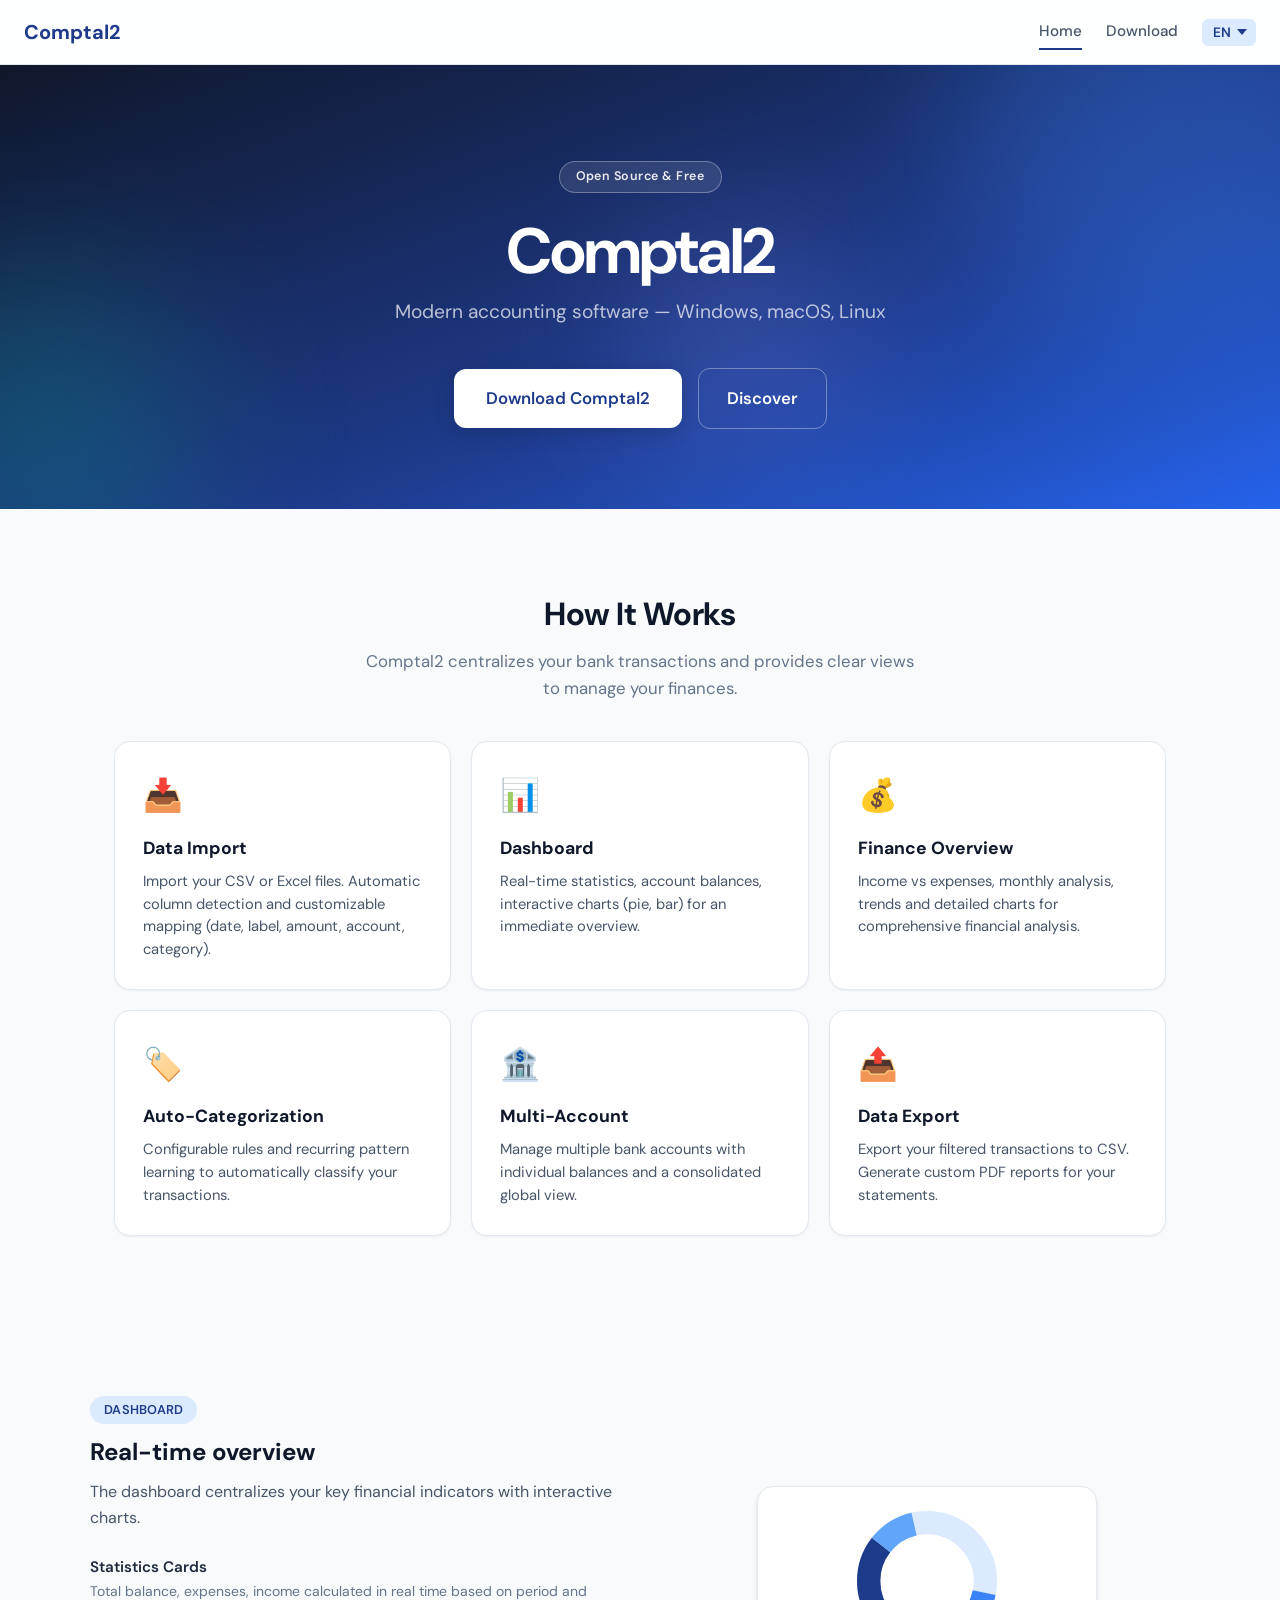
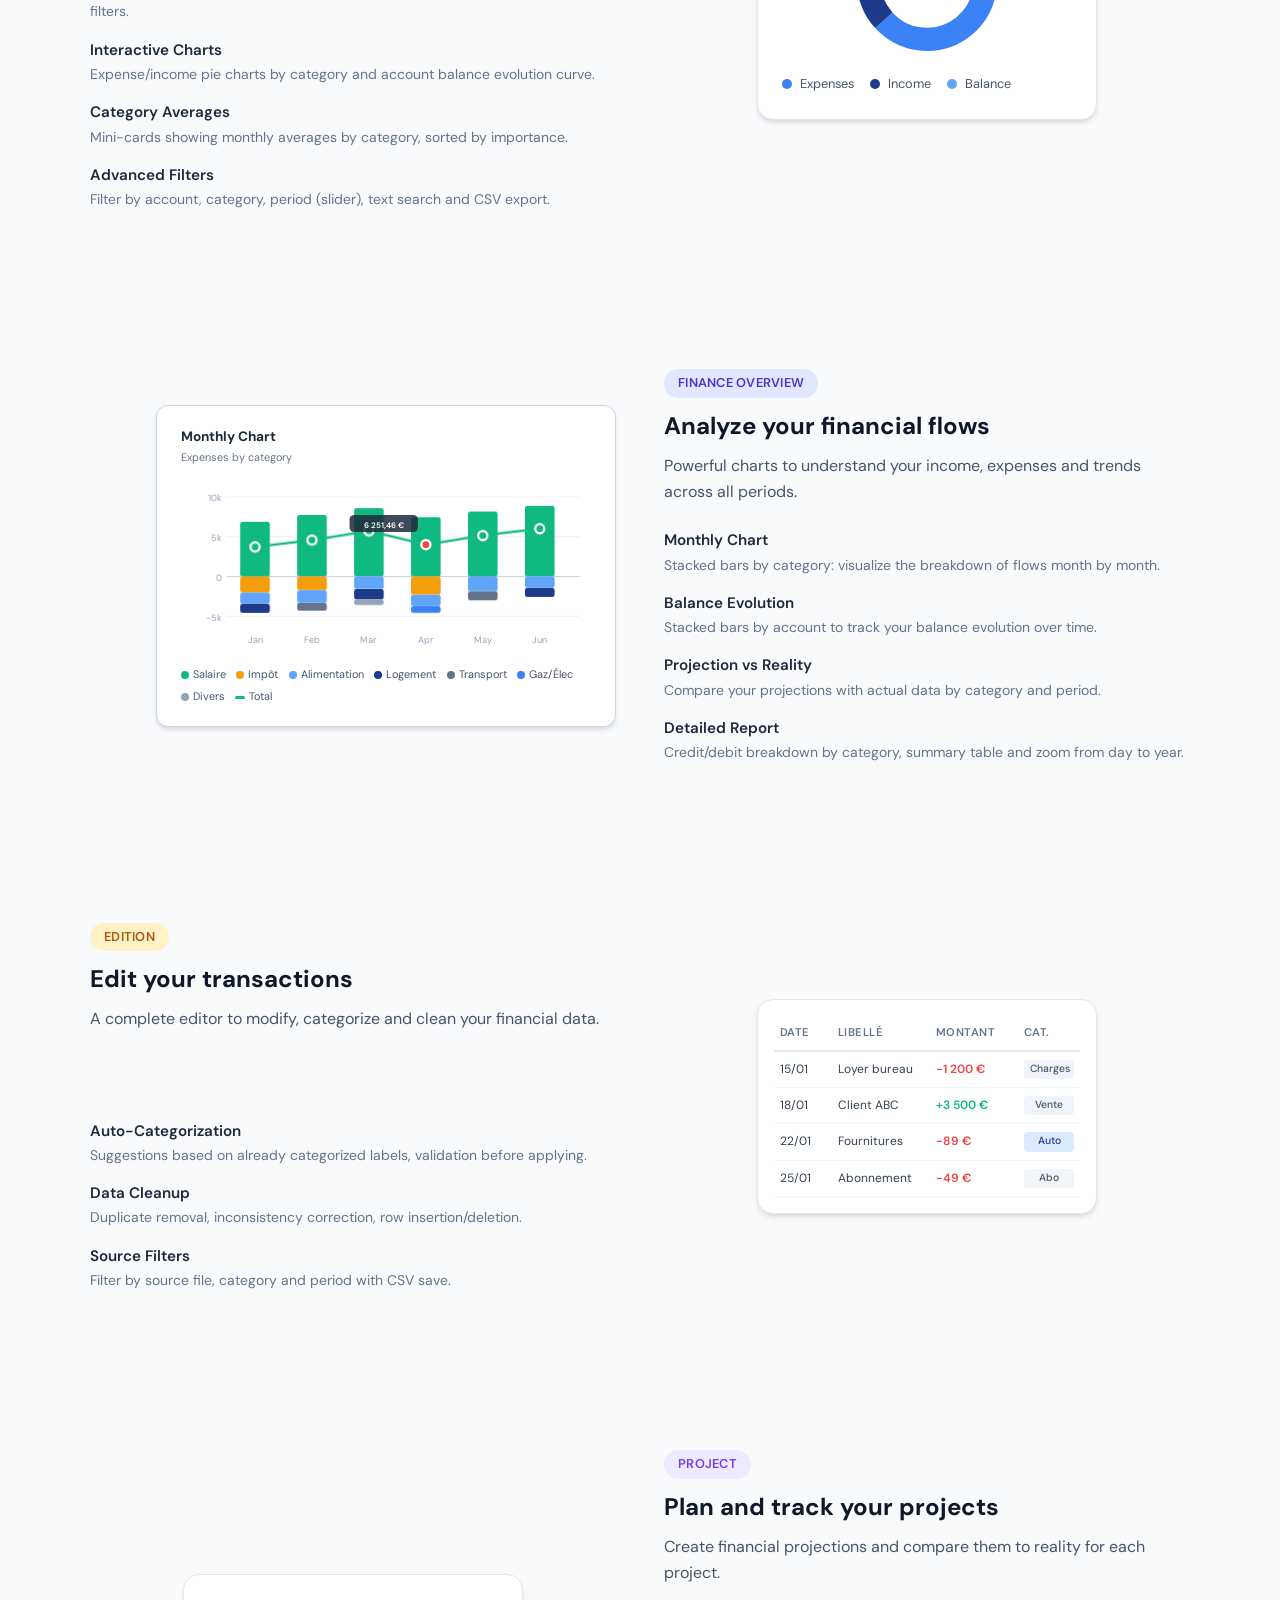
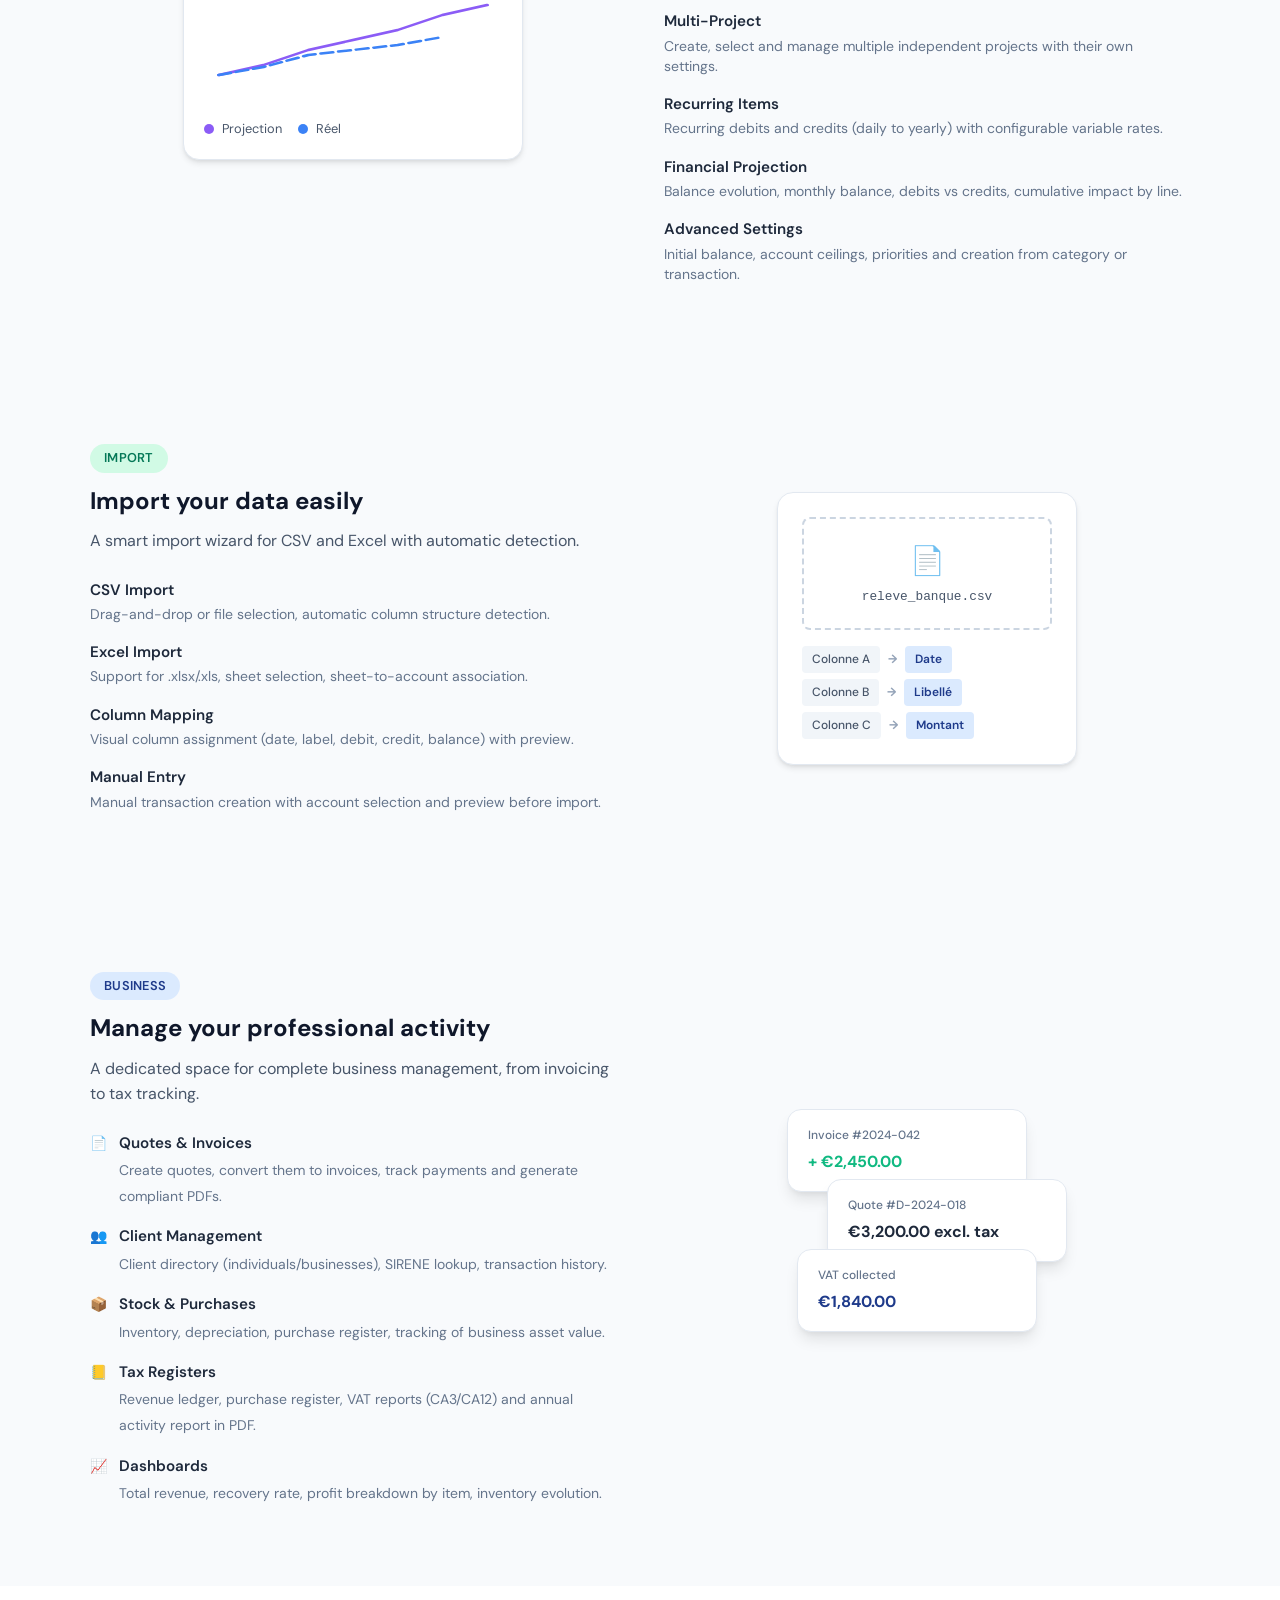
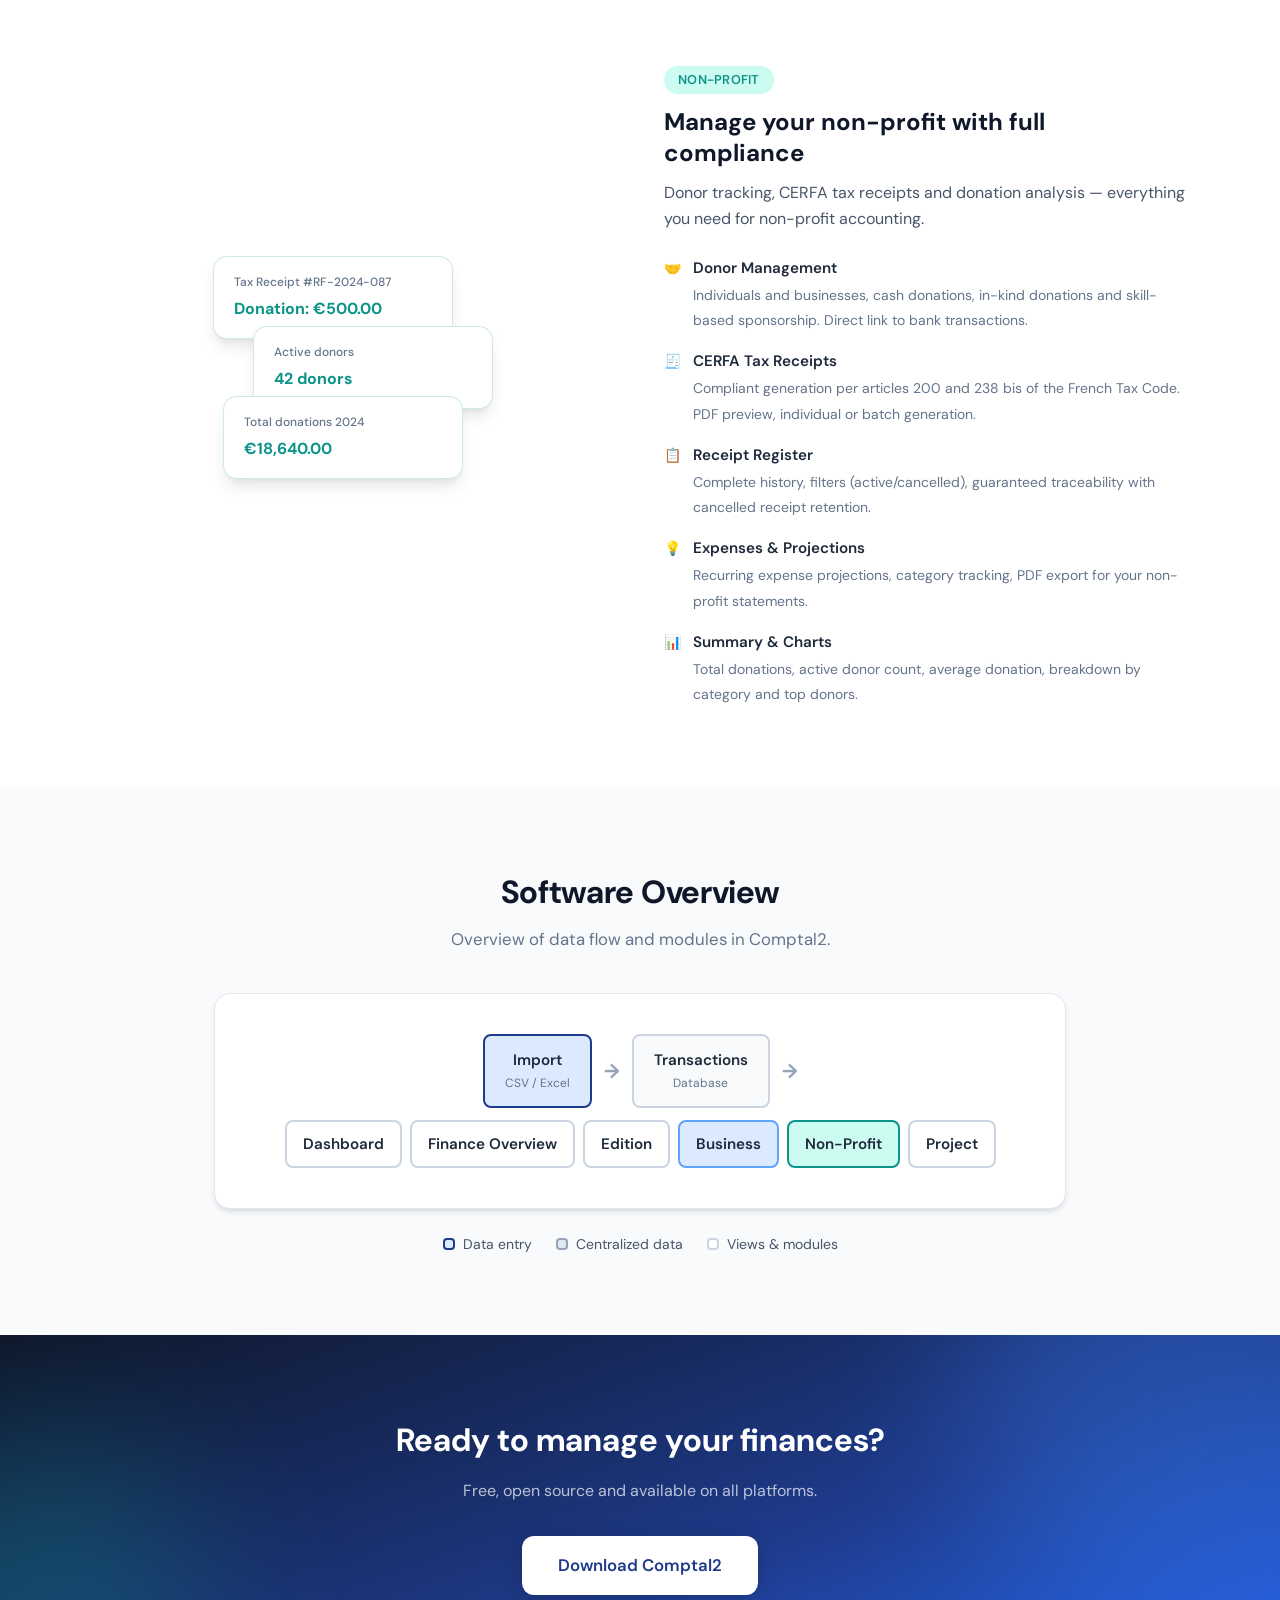
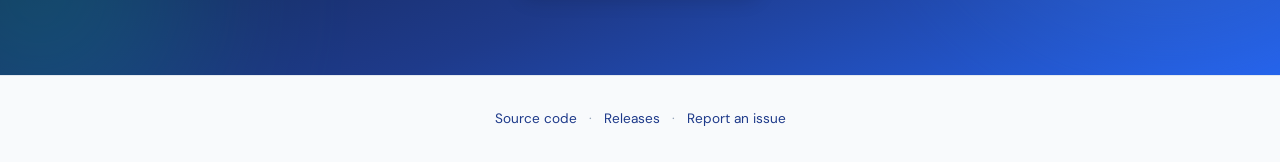
==== index.html @ bc143611 "Page web pour comptal 2" ====
<!DOCTYPE html>
<html lang="fr">
<head>
  <meta charset="UTF-8">
  <meta name="viewport" content="width=device-width, initial-scale=1.0">
  <title>Comptal2 — Logiciel de comptabilité moderne</title>
  <link rel="preconnect" href="https://fonts.googleapis.com">
  <link rel="preconnect" href="https://fonts.gstatic.com" crossorigin>
  <link href="https://fonts.googleapis.com/css2?family=DM+Sans:wght@400;500;600;700&display=swap" rel="stylesheet">
  <link rel="stylesheet" href="styles.css">
</head>
<body>
  <!-- Nav -->
  <nav class="nav">
    <a href="index.html" class="nav__logo">Comptal2</a>
    <div class="nav__links">
      <a href="index.html" class="nav__link--active" data-i18n="nav.home">Accueil</a>
      <a href="download.html" data-i18n="nav.download">Télécharger</a>
      <select id="lang-switcher" class="lang-switcher" aria-label="Language">
        <option value="fr">FR</option>
        <option value="en">EN</option>
      </select>
    </div>
  </nav>

  <!-- Hero -->
  <header class="hero">
    <div class="hero__bg" aria-hidden="true">
      <div class="hero__orb hero__orb--1"></div>
      <div class="hero__orb hero__orb--2"></div>
      <div class="hero__orb hero__orb--3"></div>
    </div>
    <div class="hero__content reveal">
      <span class="hero__badge" data-i18n="hero.badge">Open Source & Gratuit</span>
      <h1 class="hero__title" data-i18n="hero.title">Comptal2</h1>
      <p class="hero__subtitle" data-i18n="hero.subtitle">Logiciel de comptabilité moderne — Windows, macOS, Linux</p>
      <div class="hero__actions">
        <a href="download.html" class="hero__cta" data-i18n="hero.cta">Télécharger Comptal2</a>
        <a href="#features" class="hero__cta-secondary" data-i18n="hero.discover">Découvrir</a>
      </div>
    </div>
  </header>

  <main>

    <!-- ============ Fonctionnalités principales ============ -->
    <section class="features" id="features">
      <h2 class="section-title reveal" data-i18n="features.title">Fonctionnement</h2>
      <p class="section-intro reveal" data-i18n="features.intro">Comptal2 centralise vos transactions bancaires et vous offre des vues claires pour piloter vos finances.</p>

      <div class="features__grid">
        <article class="feature-card reveal">
          <span class="feature-card__icon">📥</span>
          <h3 class="feature-card__title" data-i18n="features.import.title">Import de données</h3>
          <p class="feature-card__desc" data-i18n="features.import.desc">Importez vos fichiers CSV ou Excel. Détection automatique des colonnes et mapping personnalisable (date, libellé, montant, compte, catégorie).</p>
        </article>
        <article class="feature-card reveal">
          <span class="feature-card__icon">📊</span>
          <h3 class="feature-card__title" data-i18n="features.dashboard.title">Tableau de bord</h3>
          <p class="feature-card__desc" data-i18n="features.dashboard.desc">Statistiques en temps réel, soldes par compte, graphiques interactifs (camemberts, barres) pour une vue d'ensemble immédiate.</p>
        </article>
        <article class="feature-card reveal">
          <span class="feature-card__icon">💰</span>
          <h3 class="feature-card__title" data-i18n="features.finance.title">Finance global</h3>
          <p class="feature-card__desc" data-i18n="features.finance.desc">Revenus vs dépenses, analyses mensuelles, tendances et graphiques détaillés pour une analyse complète de vos finances.</p>
        </article>
        <article class="feature-card reveal">
          <span class="feature-card__icon">🏷️</span>
          <h3 class="feature-card__title" data-i18n="features.categorization.title">Catégorisation automatique</h3>
          <p class="feature-card__desc" data-i18n="features.categorization.desc">Règles configurables et apprentissage des patterns récurrents pour classer vos transactions automatiquement.</p>
        </article>
        <article class="feature-card reveal">
          <span class="feature-card__icon">🏦</span>
          <h3 class="feature-card__title" data-i18n="features.multiAccount.title">Multi-comptes</h3>
          <p class="feature-card__desc" data-i18n="features.multiAccount.desc">Gérez plusieurs comptes bancaires avec soldes individuels et vue consolidée globale.</p>
        </article>
        <article class="feature-card reveal">
          <span class="feature-card__icon">📤</span>
          <h3 class="feature-card__title" data-i18n="features.export.title">Export de données</h3>
          <p class="feature-card__desc" data-i18n="features.export.desc">Exportez vos transactions filtrées au format CSV. Générez des rapports PDF personnalisés pour vos bilans.</p>
        </article>
      </div>
    </section>

    <!-- ============ Dashboard ============ -->
    <section class="detail-section detail-section--alt" id="dashboard">
      <div class="detail__container reveal">
        <div class="detail__text">
          <span class="detail__badge" data-i18n="detail.dashboard.badge">Tableau de bord</span>
          <h2 class="detail__title" data-i18n="detail.dashboard.title">Vue d'ensemble en temps réel</h2>
          <p class="detail__desc" data-i18n="detail.dashboard.desc">Le tableau de bord centralise vos indicateurs financiers clés avec des graphiques interactifs.</p>
          <div class="detail__features">
            <div class="detail__feat reveal-left">
              <strong data-i18n="detail.dashboard.f1.title">Cartes de statistiques</strong>
              <span data-i18n="detail.dashboard.f1.desc">Solde total, dépenses, revenus calculés en temps réel selon la période et les filtres.</span>
            </div>
            <div class="detail__feat reveal-left">
              <strong data-i18n="detail.dashboard.f2.title">Graphiques interactifs</strong>
              <span data-i18n="detail.dashboard.f2.desc">Camemberts dépenses/revenus par catégorie et courbe d'évolution des soldes par compte.</span>
            </div>
            <div class="detail__feat reveal-left">
              <strong data-i18n="detail.dashboard.f3.title">Moyennes par catégorie</strong>
              <span data-i18n="detail.dashboard.f3.desc">Mini-cartes affichant les moyennes mensuelles par catégorie, triées par importance.</span>
            </div>
            <div class="detail__feat reveal-left">
              <strong data-i18n="detail.dashboard.f4.title">Filtres avancés</strong>
              <span data-i18n="detail.dashboard.f4.desc">Filtrage par compte, catégorie, période (slider), recherche textuelle et export CSV.</span>
            </div>
          </div>
        </div>
        <div class="detail__visual">
          <div class="chart-mock chart-mock--pie">
            <svg viewBox="0 0 120 120" class="chart-mock__svg">
              <circle cx="60" cy="60" r="50" fill="none" stroke="#dbeafe" stroke-width="20"/>
              <circle cx="60" cy="60" r="50" fill="none" stroke="#3b82f6" stroke-width="20" stroke-dasharray="110 204" stroke-dashoffset="-10" class="chart-ring chart-ring--1"/>
              <circle cx="60" cy="60" r="50" fill="none" stroke="#1e3a8a" stroke-width="20" stroke-dasharray="70 244" stroke-dashoffset="-120" class="chart-ring chart-ring--2"/>
              <circle cx="60" cy="60" r="50" fill="none" stroke="#60a5fa" stroke-width="20" stroke-dasharray="34 280" stroke-dashoffset="-190" class="chart-ring chart-ring--3"/>
            </svg>
            <div class="chart-mock__legend">
              <span class="chart-dot" style="background:#3b82f6"></span><span data-i18n="chart.expenses">Dépenses</span>
              <span class="chart-dot" style="background:#1e3a8a"></span><span data-i18n="chart.income">Revenus</span>
              <span class="chart-dot" style="background:#60a5fa"></span><span data-i18n="chart.balance">Solde</span>
            </div>
          </div>
        </div>
      </div>
    </section>

    <!-- ============ Finance Global ============ -->
    <section class="detail-section" id="finance">
      <div class="detail__container detail__container--reverse reveal">
        <div class="detail__text">
          <span class="detail__badge detail__badge--indigo" data-i18n="detail.finance.badge">Finance Global</span>
          <h2 class="detail__title" data-i18n="detail.finance.title">Analysez vos flux financiers</h2>
          <p class="detail__desc" data-i18n="detail.finance.desc">Des graphiques puissants pour comprendre vos revenus, dépenses et tendances sur toutes les périodes.</p>
          <div class="detail__features">
            <div class="detail__feat reveal-right">
              <strong data-i18n="detail.finance.f1.title">Graphique mensuel</strong>
              <span data-i18n="detail.finance.f1.desc">Barres empilées par catégorie : visualisez la répartition des flux mois par mois.</span>
            </div>
            <div class="detail__feat reveal-right">
              <strong data-i18n="detail.finance.f2.title">Évolution des soldes</strong>
              <span data-i18n="detail.finance.f2.desc">Barres empilées par compte pour suivre l'évolution de vos soldes dans le temps.</span>
            </div>
            <div class="detail__feat reveal-right">
              <strong data-i18n="detail.finance.f3.title">Projection vs réalité</strong>
              <span data-i18n="detail.finance.f3.desc">Comparez vos projections avec les données réelles par catégorie et par période.</span>
            </div>
            <div class="detail__feat reveal-right">
              <strong data-i18n="detail.finance.f4.title">Bilan détaillé</strong>
              <span data-i18n="detail.finance.f4.desc">Répartition crédits/débits par catégorie, tableau récapitulatif et zoom jour à année.</span>
            </div>
          </div>
        </div>
        <div class="detail__visual detail__visual--finance">

          <!-- 1. Graphique mensuel (principal) — tout en SVG -->
          <div class="finchart finchart--main">
            <div class="finchart__header">
              <span class="finchart__title" data-i18n="detail.finance.chartMonthly">Graphique mensuel</span>
              <span class="finchart__sub" data-i18n="detail.finance.chartMonthlySub">Dépenses par catégorie</span>
            </div>
            <svg class="finchart__svg" viewBox="0 0 360 160" preserveAspectRatio="xMidYMid meet">
              <!-- Grid -->
              <line x1="40" y1="20" x2="350" y2="20" stroke="#e2e8f0" stroke-width=".5"/>
              <line x1="40" y1="55" x2="350" y2="55" stroke="#e2e8f0" stroke-width=".5"/>
              <line x1="40" y1="90" x2="350" y2="90" stroke="#cbd5e1" stroke-width="1"/>
              <line x1="40" y1="125" x2="350" y2="125" stroke="#e2e8f0" stroke-width=".5"/>
              <!-- Y labels -->
              <text x="36" y="24" text-anchor="end" class="finchart__axislabel">10k</text>
              <text x="36" y="59" text-anchor="end" class="finchart__axislabel">5k</text>
              <text x="36" y="94" text-anchor="end" class="finchart__axislabel">0</text>
              <text x="36" y="129" text-anchor="end" class="finchart__axislabel">-5k</text>
              <!-- Jan : Salaire + / Impôt, Alim, Logement - -->
              <rect class="finchart__bar" x="52" y="42" width="26" height="48" rx="2" fill="#10b981"/>
              <rect class="finchart__bar" x="52" y="90" width="26" height="14" rx="2" fill="#f59e0b"/>
              <rect class="finchart__bar" x="52" y="104" width="26" height="10" rx="2" fill="#60a5fa"/>
              <rect class="finchart__bar" x="52" y="114" width="26" height="8" rx="2" fill="#1e3a8a"/>
              <!-- Fév -->
              <rect class="finchart__bar" x="102" y="36" width="26" height="54" rx="2" fill="#10b981"/>
              <rect class="finchart__bar" x="102" y="90" width="26" height="12" rx="2" fill="#f59e0b"/>
              <rect class="finchart__bar" x="102" y="102" width="26" height="11" rx="2" fill="#60a5fa"/>
              <rect class="finchart__bar" x="102" y="113" width="26" height="7" rx="2" fill="#64748b"/>
              <!-- Mar -->
              <rect class="finchart__bar" x="152" y="30" width="26" height="60" rx="2" fill="#10b981"/>
              <rect class="finchart__bar" x="152" y="90" width="26" height="11" rx="2" fill="#60a5fa"/>
              <rect class="finchart__bar" x="152" y="101" width="26" height="9" rx="2" fill="#1e3a8a"/>
              <rect class="finchart__bar" x="152" y="110" width="26" height="5" rx="2" fill="#94a3b8"/>
              <!-- Avr -->
              <rect class="finchart__bar" x="202" y="38" width="26" height="52" rx="2" fill="#10b981"/>
              <rect class="finchart__bar" x="202" y="90" width="26" height="16" rx="2" fill="#f59e0b"/>
              <rect class="finchart__bar" x="202" y="106" width="26" height="10" rx="2" fill="#60a5fa"/>
              <rect class="finchart__bar" x="202" y="116" width="26" height="6" rx="2" fill="#3b82f6"/>
              <!-- Mai -->
              <rect class="finchart__bar" x="252" y="33" width="26" height="57" rx="2" fill="#10b981"/>
              <rect class="finchart__bar" x="252" y="90" width="26" height="13" rx="2" fill="#60a5fa"/>
              <rect class="finchart__bar" x="252" y="103" width="26" height="8" rx="2" fill="#64748b"/>
              <!-- Juin -->
              <rect class="finchart__bar" x="302" y="28" width="26" height="62" rx="2" fill="#10b981"/>
              <rect class="finchart__bar" x="302" y="90" width="26" height="10" rx="2" fill="#60a5fa"/>
              <rect class="finchart__bar" x="302" y="100" width="26" height="8" rx="2" fill="#1e3a8a"/>
              <!-- Total line -->
              <polyline class="finchart__total-line" points="65,64 115,58 165,50 215,62 265,54 315,48"/>
              <circle class="finchart__dot" cx="65" cy="64" r="4" fill="#10b981" stroke="#fff" stroke-width="2"/>
              <circle class="finchart__dot" cx="115" cy="58" r="4" fill="#10b981" stroke="#fff" stroke-width="2"/>
              <circle class="finchart__dot" cx="165" cy="50" r="4" fill="#10b981" stroke="#fff" stroke-width="2"/>
              <circle class="finchart__dot" cx="215" cy="62" r="4" fill="#ef4444" stroke="#fff" stroke-width="2"/>
              <circle class="finchart__dot" cx="265" cy="54" r="4" fill="#10b981" stroke="#fff" stroke-width="2"/>
              <circle class="finchart__dot" cx="315" cy="48" r="4" fill="#10b981" stroke="#fff" stroke-width="2"/>
              <!-- Tooltip mock -->
              <rect x="148" y="36" width="60" height="15" rx="4" fill="#1e293b" opacity=".85"/>
              <text x="178" y="47" text-anchor="middle" fill="#fff" font-size="7" font-weight="600">6 251,46 €</text>
              <!-- X labels -->
              <text x="65"  y="148" text-anchor="middle" class="finchart__axislabel" data-i18n="chart.jan">Jan</text>
              <text x="115" y="148" text-anchor="middle" class="finchart__axislabel" data-i18n="chart.feb">Fév</text>
              <text x="165" y="148" text-anchor="middle" class="finchart__axislabel" data-i18n="chart.mar">Mar</text>
              <text x="215" y="148" text-anchor="middle" class="finchart__axislabel" data-i18n="chart.apr">Avr</text>
              <text x="265" y="148" text-anchor="middle" class="finchart__axislabel" data-i18n="chart.may">Mai</text>
              <text x="315" y="148" text-anchor="middle" class="finchart__axislabel" data-i18n="chart.jun">Juin</text>
            </svg>
            <div class="finchart__legend">
              <div class="finchart__legend-item"><span class="finchart__swatch" style="background:#10b981"></span>Salaire</div>
              <div class="finchart__legend-item"><span class="finchart__swatch" style="background:#f59e0b"></span>Impôt</div>
              <div class="finchart__legend-item"><span class="finchart__swatch" style="background:#60a5fa"></span>Alimentation</div>
              <div class="finchart__legend-item"><span class="finchart__swatch" style="background:#1e3a8a"></span>Logement</div>
              <div class="finchart__legend-item"><span class="finchart__swatch" style="background:#64748b"></span>Transport</div>
              <div class="finchart__legend-item"><span class="finchart__swatch" style="background:#3b82f6"></span>Gaz/Élec</div>
              <div class="finchart__legend-item"><span class="finchart__swatch" style="background:#94a3b8"></span>Divers</div>
              <div class="finchart__legend-item"><span class="finchart__swatch finchart__swatch--line"></span>Total</div>
            </div>
          </div>


        </div>
      </div>
    </section>

    <!-- ============ Édition ============ -->
    <section class="detail-section detail-section--alt" id="edition">
      <div class="detail__container reveal">
        <div class="detail__text">
          <span class="detail__badge detail__badge--amber" data-i18n="detail.edition.badge">Édition</span>
          <h2 class="detail__title" data-i18n="detail.edition.title">Éditez vos transactions</h2>
          <p class="detail__desc" data-i18n="detail.edition.desc">Un éditeur complet pour modifier, catégoriser et nettoyer vos données financières.</p>
          <div class="detail__features">
            <div class="detail__feat reveal-left">
              <strong data-i18n="detail.edition.f1.title">Tableau éditable</strong>
              <span data-i18n="detail.edition.f1.desc">Édition inline (date, libellé, débit, crédit, solde, catégorie) avec autocomplétion.</span>
            </div>
            <div class="detail__feat reveal-left">
              <strong data-i18n="detail.edition.f2.title">Auto-catégorisation</strong>
              <span data-i18n="detail.edition.f2.desc">Suggestions basées sur les libellés déjà catégorisés, validation avant application.</span>
            </div>
            <div class="detail__feat reveal-left">
              <strong data-i18n="detail.edition.f3.title">Nettoyage des données</strong>
              <span data-i18n="detail.edition.f3.desc">Suppression de doublons, correction des incohérences, insertion/suppression de lignes.</span>
            </div>
            <div class="detail__feat reveal-left">
              <strong data-i18n="detail.edition.f4.title">Filtres par source</strong>
              <span data-i18n="detail.edition.f4.desc">Filtrage par fichier source, par catégorie et par période avec sauvegarde CSV.</span>
            </div>
          </div>
        </div>
        <div class="detail__visual">
          <div class="chart-mock chart-mock--table">
            <div class="mock-table">
              <div class="mock-table__row mock-table__row--header">
                <span>Date</span><span>Libellé</span><span>Montant</span><span>Cat.</span>
              </div>
              <div class="mock-table__row"><span>15/01</span><span>Loyer bureau</span><span class="mock-amount--red">-1 200 €</span><span class="mock-cat">Charges</span></div>
              <div class="mock-table__row"><span>18/01</span><span>Client ABC</span><span class="mock-amount--green">+3 500 €</span><span class="mock-cat">Vente</span></div>
              <div class="mock-table__row"><span>22/01</span><span>Fournitures</span><span class="mock-amount--red">-89 €</span><span class="mock-cat mock-cat--auto">Auto</span></div>
              <div class="mock-table__row"><span>25/01</span><span>Abonnement</span><span class="mock-amount--red">-49 €</span><span class="mock-cat">Abo</span></div>
            </div>
          </div>
        </div>
      </div>
    </section>

    <!-- ============ Projet ============ -->
    <section class="detail-section" id="projet">
      <div class="detail__container detail__container--reverse reveal">
        <div class="detail__text">
          <span class="detail__badge detail__badge--violet" data-i18n="detail.projet.badge">Projet</span>
          <h2 class="detail__title" data-i18n="detail.projet.title">Planifiez et suivez vos projets</h2>
          <p class="detail__desc" data-i18n="detail.projet.desc">Créez des projections financières et comparez-les à la réalité pour chaque projet.</p>
          <div class="detail__features">
            <div class="detail__feat reveal-right">
              <strong data-i18n="detail.projet.f1.title">Multi-projets</strong>
              <span data-i18n="detail.projet.f1.desc">Créez, sélectionnez et gérez plusieurs projets indépendants avec leurs paramètres.</span>
            </div>
            <div class="detail__feat reveal-right">
              <strong data-i18n="detail.projet.f2.title">Abonnements récurrents</strong>
              <span data-i18n="detail.projet.f2.desc">Débits et crédits récurrents (journalier à annuel) avec taux variables configurables.</span>
            </div>
            <div class="detail__feat reveal-right">
              <strong data-i18n="detail.projet.f3.title">Projection financière</strong>
              <span data-i18n="detail.projet.f3.desc">Évolution du solde, solde mensuel, débits vs crédits, impact cumulé par ligne.</span>
            </div>
            <div class="detail__feat reveal-right">
              <strong data-i18n="detail.projet.f4.title">Configuration avancée</strong>
              <span data-i18n="detail.projet.f4.desc">Solde initial, plafonds de compte, priorités et création depuis catégorie ou transaction.</span>
            </div>
          </div>
        </div>
        <div class="detail__visual">
          <div class="chart-mock chart-mock--line">
            <svg viewBox="0 0 200 100" class="line-chart__svg" preserveAspectRatio="none">
              <polyline class="line-chart__line line-chart__line--projected" points="10,80 40,70 70,55 100,45 130,35 160,20 190,10"/>
              <polyline class="line-chart__line line-chart__line--real" points="10,80 40,72 70,60 100,55 130,50 160,42"/>
            </svg>
            <div class="chart-mock__legend">
              <span class="chart-dot" style="background:#8b5cf6"></span><span>Projection</span>
              <span class="chart-dot" style="background:#3b82f6"></span><span>Réel</span>
            </div>
          </div>
        </div>
      </div>
    </section>

    <!-- ============ Importation ============ -->
    <section class="detail-section detail-section--alt" id="import">
      <div class="detail__container reveal">
        <div class="detail__text">
          <span class="detail__badge detail__badge--emerald" data-i18n="detail.import.badge">Importation</span>
          <h2 class="detail__title" data-i18n="detail.import.title">Importez vos données facilement</h2>
          <p class="detail__desc" data-i18n="detail.import.desc">Un assistant d'import intelligent pour CSV et Excel avec détection automatique.</p>
          <div class="detail__features">
            <div class="detail__feat reveal-left">
              <strong data-i18n="detail.import.f1.title">Import CSV</strong>
              <span data-i18n="detail.import.f1.desc">Glisser-déposer ou sélection de fichier, détection automatique de la structure des colonnes.</span>
            </div>
            <div class="detail__feat reveal-left">
              <strong data-i18n="detail.import.f2.title">Import Excel</strong>
              <span data-i18n="detail.import.f2.desc">Support .xlsx/.xls, sélection de feuilles, association d'une feuille à un compte.</span>
            </div>
            <div class="detail__feat reveal-left">
              <strong data-i18n="detail.import.f3.title">Mapping des colonnes</strong>
              <span data-i18n="detail.import.f3.desc">Assignation visuelle des colonnes (date, libellé, débit, crédit, solde) avec aperçu.</span>
            </div>
            <div class="detail__feat reveal-left">
              <strong data-i18n="detail.import.f4.title">Saisie manuelle</strong>
              <span data-i18n="detail.import.f4.desc">Création manuelle de transactions avec choix du compte et prévisualisation avant import.</span>
            </div>
          </div>
        </div>
        <div class="detail__visual">
          <div class="chart-mock chart-mock--import">
            <div class="import-mock">
              <div class="import-mock__dropzone">
                <span class="import-mock__icon">📄</span>
                <span class="import-mock__text">releve_banque.csv</span>
              </div>
              <div class="import-mock__mapping">
                <div class="import-mock__col"><span class="import-mock__col-from">Colonne A</span><span class="import-mock__col-arrow">→</span><span class="import-mock__col-to">Date</span></div>
                <div class="import-mock__col"><span class="import-mock__col-from">Colonne B</span><span class="import-mock__col-arrow">→</span><span class="import-mock__col-to">Libellé</span></div>
                <div class="import-mock__col"><span class="import-mock__col-from">Colonne C</span><span class="import-mock__col-arrow">→</span><span class="import-mock__col-to">Montant</span></div>
              </div>
            </div>
          </div>
        </div>
      </div>
    </section>

    <!-- ============ Entreprise ============ -->
    <section class="showcase showcase--entreprise" id="entreprise">
      <div class="showcase__container reveal">
        <div class="showcase__text">
          <span class="showcase__badge" data-i18n="entreprise.badge">Entreprise</span>
          <h2 class="showcase__title" data-i18n="entreprise.title">Pilotez votre activité professionnelle</h2>
          <p class="showcase__desc" data-i18n="entreprise.desc">Un espace dédié à la gestion complète de votre entreprise, de la facturation au suivi fiscal.</p>
          <ul class="showcase__list">
            <li class="showcase__item reveal-left">
              <span class="showcase__item-icon">📄</span>
              <div><strong data-i18n="entreprise.invoices.title">Devis et factures</strong><span data-i18n="entreprise.invoices.desc">Créez des devis, convertissez-les en factures, suivez les paiements et générez des PDF conformes.</span></div>
            </li>
            <li class="showcase__item reveal-left">
              <span class="showcase__item-icon">👥</span>
              <div><strong data-i18n="entreprise.clients.title">Gestion clients</strong><span data-i18n="entreprise.clients.desc">Répertoire de clients (particuliers/entreprises), recherche SIRENE, historique des transactions.</span></div>
            </li>
            <li class="showcase__item reveal-left">
              <span class="showcase__item-icon">📦</span>
              <div><strong data-i18n="entreprise.stock.title">Stock et achats</strong><span data-i18n="entreprise.stock.desc">Inventaire, amortissements, registre d'achats, suivi de la valeur patrimoniale de l'entreprise.</span></div>
            </li>
            <li class="showcase__item reveal-left">
              <span class="showcase__item-icon">📒</span>
              <div><strong data-i18n="entreprise.registre.title">Registres fiscaux</strong><span data-i18n="entreprise.registre.desc">Livre des recettes, registre des achats, rapports TVA (CA3/CA12) et rapport d'activité annuel en PDF.</span></div>
            </li>
            <li class="showcase__item reveal-left">
              <span class="showcase__item-icon">📈</span>
              <div><strong data-i18n="entreprise.stats.title">Tableaux de bord</strong><span data-i18n="entreprise.stats.desc">CA total, taux de recouvrement, répartition des bénéfices par poste, évolution de l'inventaire.</span></div>
            </li>
          </ul>
        </div>
        <div class="showcase__visual">
          <div class="showcase__card-stack">
            <div class="showcase__mini-card showcase__mini-card--1">
              <span class="showcase__mini-label" data-i18n="entreprise.card1.label">Facture #2024-042</span>
              <span class="showcase__mini-amount showcase__mini-amount--green" data-i18n="entreprise.card1.amount">+ 2 450,00 €</span>
            </div>
            <div class="showcase__mini-card showcase__mini-card--2">
              <span class="showcase__mini-label" data-i18n="entreprise.card2.label">Devis #D-2024-018</span>
              <span class="showcase__mini-amount" data-i18n="entreprise.card2.amount">3 200,00 € HT</span>
            </div>
            <div class="showcase__mini-card showcase__mini-card--3">
              <span class="showcase__mini-label" data-i18n="entreprise.card3.label">TVA collectée</span>
              <span class="showcase__mini-amount showcase__mini-amount--blue" data-i18n="entreprise.card3.amount">1 840,00 €</span>
            </div>
          </div>
        </div>
      </div>
    </section>

    <!-- ============ Association ============ -->
    <section class="showcase showcase--association" id="association">
      <div class="showcase__container showcase__container--reverse reveal">
        <div class="showcase__text">
          <span class="showcase__badge showcase__badge--teal" data-i18n="association.badge">Association</span>
          <h2 class="showcase__title" data-i18n="association.title">Gérez votre association en toute conformité</h2>
          <p class="showcase__desc" data-i18n="association.desc">Suivi des donateurs, reçus fiscaux CERFA et analyse des dons — tout ce qu'il faut pour votre comptabilité associative.</p>
          <ul class="showcase__list">
            <li class="showcase__item reveal-right">
              <span class="showcase__item-icon">🤝</span>
              <div><strong data-i18n="association.donors.title">Gestion des donateurs</strong><span data-i18n="association.donors.desc">Particuliers et entreprises, dons en numéraire, en nature et mécénat de compétences. Liaison directe aux transactions bancaires.</span></div>
            </li>
            <li class="showcase__item reveal-right">
              <span class="showcase__item-icon">🧾</span>
              <div><strong data-i18n="association.cerfa.title">Reçus fiscaux CERFA</strong><span data-i18n="association.cerfa.desc">Génération conforme aux articles 200 et 238 bis du CGI. Aperçu PDF, génération individuelle ou en lot.</span></div>
            </li>
            <li class="showcase__item reveal-right">
              <span class="showcase__item-icon">📋</span>
              <div><strong data-i18n="association.registre.title">Registre des reçus</strong><span data-i18n="association.registre.desc">Historique complet, filtres (actifs/annulés), traçabilité garantie avec conservation des reçus annulés.</span></div>
            </li>
            <li class="showcase__item reveal-right">
              <span class="showcase__item-icon">💡</span>
              <div><strong data-i18n="association.charges.title">Charges et projections</strong><span data-i18n="association.charges.desc">Projection des charges récurrentes, suivi par catégorie, export PDF pour vos bilans associatifs.</span></div>
            </li>
            <li class="showcase__item reveal-right">
              <span class="showcase__item-icon">📊</span>
              <div><strong data-i18n="association.charts.title">Synthèse et graphiques</strong><span data-i18n="association.charts.desc">Total des dons, nombre de donateurs actifs, don moyen, répartition par catégorie et top donateurs.</span></div>
            </li>
          </ul>
        </div>
        <div class="showcase__visual">
          <div class="showcase__card-stack">
            <div class="showcase__mini-card showcase__mini-card--1 showcase__mini-card--teal">
              <span class="showcase__mini-label" data-i18n="association.card1.label">Reçu fiscal #RF-2024-087</span>
              <span class="showcase__mini-amount showcase__mini-amount--teal" data-i18n="association.card1.amount">Don : 500,00 €</span>
            </div>
            <div class="showcase__mini-card showcase__mini-card--2 showcase__mini-card--teal">
              <span class="showcase__mini-label" data-i18n="association.card2.label">Donateurs actifs</span>
              <span class="showcase__mini-amount showcase__mini-amount--teal" data-i18n="association.card2.amount">42 donateurs</span>
            </div>
            <div class="showcase__mini-card showcase__mini-card--3 showcase__mini-card--teal">
              <span class="showcase__mini-label" data-i18n="association.card3.label">Total des dons 2024</span>
              <span class="showcase__mini-amount showcase__mini-amount--teal" data-i18n="association.card3.amount">18 640,00 €</span>
            </div>
          </div>
        </div>
      </div>
    </section>

    <!-- ============ Schéma ============ -->
    <section class="diagram" id="schema">
      <h2 class="section-title reveal" data-i18n="diagram.title">Schéma du logiciel</h2>
      <p class="section-intro reveal" data-i18n="diagram.intro">Vue d'ensemble du flux de données et des modules de Comptal2.</p>
      <div class="diagram__container reveal">
        <div class="diagram__flow">
          <div class="diagram__node diagram__node--entry">
            <span class="diagram__label" data-i18n="diagram.import">Import</span>
            <span class="diagram__sublabel" data-i18n="diagram.importSub">CSV / Excel</span>
          </div>
          <div class="diagram__arrow">→</div>
          <div class="diagram__node">
            <span class="diagram__label" data-i18n="diagram.transactions">Transactions</span>
            <span class="diagram__sublabel" data-i18n="diagram.transactionsSub">Base de données</span>
          </div>
          <div class="diagram__arrow">→</div>
          <div class="diagram__branch">
            <div class="diagram__node diagram__node--module"><span class="diagram__label" data-i18n="diagram.dashboard">Tableau de bord</span></div>
            <div class="diagram__node diagram__node--module"><span class="diagram__label" data-i18n="diagram.finance">Finance global</span></div>
            <div class="diagram__node diagram__node--module"><span class="diagram__label" data-i18n="diagram.edition">Édition</span></div>
            <div class="diagram__node diagram__node--module diagram__node--entreprise"><span class="diagram__label" data-i18n="diagram.entreprise">Entreprise</span></div>
            <div class="diagram__node diagram__node--module diagram__node--association"><span class="diagram__label" data-i18n="diagram.association">Association</span></div>
            <div class="diagram__node diagram__node--module"><span class="diagram__label" data-i18n="diagram.projet">Projet</span></div>
          </div>
        </div>
      </div>
      <div class="diagram__legend reveal">
        <div class="diagram__legend-item"><span class="diagram__legend-dot diagram__legend-dot--entry"></span><span data-i18n="diagram.legendEntry">Entrée des données</span></div>
        <div class="diagram__legend-item"><span class="diagram__legend-dot diagram__legend-dot--core"></span><span data-i18n="diagram.legendCore">Données centralisées</span></div>
        <div class="diagram__legend-item"><span class="diagram__legend-dot diagram__legend-dot--module"></span><span data-i18n="diagram.legendModule">Vues et modules</span></div>
      </div>
    </section>

    <!-- ============ CTA ============ -->
    <section class="cta-section">
      <div class="cta-section__bg" aria-hidden="true">
        <div class="hero__orb hero__orb--1"></div>
        <div class="hero__orb hero__orb--2"></div>
      </div>
      <div class="cta-section__content">
        <h2 class="cta-section__title reveal" data-i18n="cta.title">Prêt à gérer vos finances ?</h2>
        <p class="cta-section__desc reveal" data-i18n="cta.desc">Gratuit, open source et disponible sur toutes les plateformes.</p>
        <a href="download.html" class="cta-section__btn reveal" data-i18n="cta.btn">Télécharger Comptal2</a>
      </div>
    </section>

  </main>

  <footer class="footer">
    <a href="https://github.com/LeopaulV/Comptal2" target="_blank" rel="noopener noreferrer" data-i18n="footer.source">Code source</a>
    <span class="footer__sep">·</span>
    <a href="https://github.com/LeopaulV/Comptal2/releases" target="_blank" rel="noopener noreferrer" data-i18n="footer.releases">Releases</a>
    <span class="footer__sep">·</span>
    <a href="https://github.com/LeopaulV/Comptal2/issues" target="_blank" rel="noopener noreferrer" data-i18n="footer.issues">Signaler un problème</a>
  </footer>

  <script src="i18n.js"></script>
  <script src="script.js"></script>
</body>
</html>
---- styles.css ----
/* ============================================
   Charte visuelle Comptal2 — Site
   ============================================ */

:root {
  --invoicing-primary: #1e3a8a;
  --invoicing-primary-light: #3b82f6;
  --invoicing-primary-lighter: #60a5fa;
  --invoicing-primary-lightest: #dbeafe;

  --invoicing-gray-50: #f8fafc;
  --invoicing-gray-100: #f1f5f9;
  --invoicing-gray-200: #e2e8f0;
  --invoicing-gray-300: #cbd5e1;
  --invoicing-gray-400: #94a3b8;
  --invoicing-gray-500: #64748b;
  --invoicing-gray-600: #475569;
  --invoicing-gray-700: #334155;
  --invoicing-gray-800: #1e293b;
  --invoicing-gray-900: #0f172a;

  --teal: #0d9488;
  --teal-light: #14b8a6;
  --teal-lightest: #ccfbf1;

  /* États (charte Comptal2) */
  --invoicing-success: #10b981;
  --invoicing-warning: #f59e0b;
  --invoicing-danger: #ef4444;
  --invoicing-info: #3b82f6;

  --shadow-sm: 0 1px 2px 0 rgba(0, 0, 0, 0.05);
  --shadow-md: 0 4px 6px -1px rgba(0, 0, 0, 0.1), 0 2px 4px -1px rgba(0, 0, 0, 0.06);
  --shadow-lg: 0 10px 15px -3px rgba(0, 0, 0, 0.1), 0 4px 6px -2px rgba(0, 0, 0, 0.05);
}

*,
*::before,
*::after {
  box-sizing: border-box;
}

html {
  scroll-behavior: smooth;
}

body {
  margin: 0;
  font-family: "DM Sans", -apple-system, BlinkMacSystemFont, "Segoe UI", Roboto, sans-serif;
  font-size: 1rem;
  line-height: 1.6;
  color: var(--invoicing-gray-800);
  background: var(--invoicing-gray-50);
  min-height: 100vh;
  display: flex;
  flex-direction: column;
  overflow-x: hidden;
}

/* ========== Scroll reveal animations ========== */
.reveal {
  opacity: 0;
  transform: translateY(30px);
  transition: opacity 0.6s cubic-bezier(0.16, 1, 0.3, 1),
              transform 0.6s cubic-bezier(0.16, 1, 0.3, 1);
}

.reveal.revealed {
  opacity: 1;
  transform: translateY(0);
}

.reveal-left {
  opacity: 0;
  transform: translateX(-40px);
  transition: opacity 0.5s cubic-bezier(0.16, 1, 0.3, 1),
              transform 0.5s cubic-bezier(0.16, 1, 0.3, 1);
}

.reveal-left.revealed {
  opacity: 1;
  transform: translateX(0);
}

.reveal-right {
  opacity: 0;
  transform: translateX(40px);
  transition: opacity 0.5s cubic-bezier(0.16, 1, 0.3, 1),
              transform 0.5s cubic-bezier(0.16, 1, 0.3, 1);
}

.reveal-right.revealed {
  opacity: 1;
  transform: translateX(0);
}

/* Stagger delay for children */
.reveal:nth-child(2) { transition-delay: 0.08s; }
.reveal:nth-child(3) { transition-delay: 0.16s; }
.reveal:nth-child(4) { transition-delay: 0.24s; }
.reveal:nth-child(5) { transition-delay: 0.32s; }
.reveal:nth-child(6) { transition-delay: 0.40s; }

.reveal-left:nth-child(2),
.reveal-right:nth-child(2) { transition-delay: 0.1s; }
.reveal-left:nth-child(3),
.reveal-right:nth-child(3) { transition-delay: 0.2s; }
.reveal-left:nth-child(4),
.reveal-right:nth-child(4) { transition-delay: 0.3s; }
.reveal-left:nth-child(5),
.reveal-right:nth-child(5) { transition-delay: 0.4s; }

/* ========== Navigation ========== */
.nav {
  position: sticky;
  top: 0;
  z-index: 100;
  display: flex;
  align-items: center;
  justify-content: space-between;
  padding: 1rem 1.5rem;
  background: rgba(255, 255, 255, 0.85);
  backdrop-filter: blur(12px);
  -webkit-backdrop-filter: blur(12px);
  border-bottom: 1px solid var(--invoicing-gray-200);
  transition: box-shadow 0.3s ease;
}

.nav--scrolled {
  box-shadow: var(--shadow-md);
}

.nav__logo {
  font-size: 1.25rem;
  font-weight: 700;
  color: var(--invoicing-primary);
  text-decoration: none;
  transition: color 0.2s ease;
}

.nav__logo:hover {
  color: var(--invoicing-primary-light);
}

.nav__links {
  display: flex;
  gap: 1.5rem;
}

.nav__links a {
  font-size: 0.95rem;
  font-weight: 500;
  color: var(--invoicing-gray-600);
  text-decoration: none;
  position: relative;
  transition: color 0.2s ease;
}

.nav__links a::after {
  content: "";
  position: absolute;
  bottom: -4px;
  left: 0;
  width: 0;
  height: 2px;
  background: var(--invoicing-primary);
  transition: width 0.25s ease;
}

.nav__links a:hover::after,
.nav__link--active::after {
  width: 100% !important;
}

.nav__links a:hover,
.nav__link--active {
  color: var(--invoicing-primary);
}

@media (max-width: 480px) {
  .nav {
    flex-direction: column;
    gap: 0.75rem;
    align-items: flex-start;
  }
}

/* ========== Hero ========== */
.hero {
  position: relative;
  padding: 6rem 1.5rem 5rem;
  text-align: center;
  background: linear-gradient(160deg, var(--invoicing-gray-900) 0%, var(--invoicing-primary) 60%, #2563eb 100%);
  overflow: hidden;
  color: white;
}

.hero__bg {
  position: absolute;
  inset: 0;
  pointer-events: none;
  overflow: hidden;
}

.hero__orb {
  position: absolute;
  border-radius: 50%;
  filter: blur(80px);
  opacity: 0.3;
}

.hero__orb--1 {
  width: 420px;
  height: 420px;
  background: var(--invoicing-primary-light);
  top: -140px;
  right: -100px;
  animation: orbFloat 8s ease-in-out infinite alternate;
}

.hero__orb--2 {
  width: 320px;
  height: 320px;
  background: var(--teal);
  bottom: -80px;
  left: -120px;
  animation: orbFloat 10s ease-in-out 1s infinite alternate-reverse;
}

.hero__orb--3 {
  width: 200px;
  height: 200px;
  background: #818cf8;
  top: 40%;
  left: 50%;
  animation: orbFloat 7s ease-in-out 2s infinite alternate;
}

.hero__content {
  position: relative;
  z-index: 1;
  max-width: 640px;
  margin: 0 auto;
}

.hero__badge {
  display: inline-block;
  padding: 5px 16px;
  font-size: 0.78rem;
  font-weight: 600;
  letter-spacing: 0.04em;
  border: 1px solid rgba(255, 255, 255, 0.3);
  border-radius: 20px;
  background: rgba(255, 255, 255, 0.1);
  backdrop-filter: blur(8px);
  -webkit-backdrop-filter: blur(8px);
  margin-bottom: 1.5rem;
  color: rgba(255, 255, 255, 0.9);
}

.hero__title {
  margin: 0 0 0.6rem;
  font-size: clamp(2.5rem, 6vw, 4rem);
  font-weight: 700;
  color: white;
  letter-spacing: -0.03em;
  line-height: 1.1;
}

.hero__subtitle {
  margin: 0 0 2.5rem;
  font-size: clamp(1rem, 2.5vw, 1.2rem);
  font-weight: 400;
  color: rgba(255, 255, 255, 0.7);
}

.hero__actions {
  display: flex;
  align-items: center;
  justify-content: center;
  gap: 1rem;
  flex-wrap: wrap;
}

.hero__cta {
  display: inline-flex;
  align-items: center;
  gap: 8px;
  padding: 16px 32px;
  font-size: 1.05rem;
  font-weight: 600;
  color: var(--invoicing-primary);
  background: white;
  border-radius: 12px;
  text-decoration: none;
  box-shadow: 0 4px 20px rgba(0, 0, 0, 0.15);
  transition: all 0.3s cubic-bezier(0.4, 0, 0.2, 1);
}

.hero__cta:hover {
  transform: translateY(-3px);
  box-shadow: 0 8px 30px rgba(0, 0, 0, 0.25);
  background: #f0f4ff;
}

.hero__cta:active {
  transform: translateY(-1px);
}

.hero__cta-secondary {
  display: inline-flex;
  align-items: center;
  gap: 8px;
  padding: 16px 28px;
  font-size: 1.05rem;
  font-weight: 600;
  color: white;
  background: transparent;
  border: 1.5px solid rgba(255, 255, 255, 0.35);
  border-radius: 12px;
  text-decoration: none;
  transition: all 0.3s cubic-bezier(0.4, 0, 0.2, 1);
}

.hero__cta-secondary:hover {
  background: rgba(255, 255, 255, 0.1);
  border-color: rgba(255, 255, 255, 0.6);
  transform: translateY(-2px);
}

/* ========== Sections communes ========== */
.section-title {
  margin: 0 0 0.5rem;
  font-size: clamp(1.5rem, 3.5vw, 2rem);
  font-weight: 700;
  color: var(--invoicing-gray-900);
  text-align: center;
  letter-spacing: -0.01em;
}

.section-intro {
  max-width: 560px;
  margin: 0 auto 2.5rem;
  font-size: 1.05rem;
  color: var(--invoicing-gray-500);
  text-align: center;
}

/* ========== Features ========== */
.features {
  max-width: 1100px;
  margin: 0 auto;
  padding: 5rem 1.5rem;
}

.features__grid {
  display: grid;
  grid-template-columns: repeat(auto-fit, minmax(300px, 1fr));
  gap: 1.25rem;
}

.feature-card {
  background: white;
  border: 1px solid var(--invoicing-gray-200);
  border-radius: 16px;
  padding: 1.75rem;
  box-shadow: var(--shadow-sm);
  transition: all 0.35s cubic-bezier(0.4, 0, 0.2, 1);
  position: relative;
  overflow: hidden;
}

.feature-card::before {
  content: "";
  position: absolute;
  top: 0;
  left: 0;
  right: 0;
  height: 3px;
  background: linear-gradient(90deg, var(--invoicing-primary), var(--invoicing-primary-light));
  opacity: 0;
  transition: opacity 0.3s ease;
}

.feature-card:hover {
  box-shadow: var(--shadow-lg);
  border-color: var(--invoicing-primary-lighter);
  transform: translateY(-5px);
}

.feature-card:hover::before {
  opacity: 1;
}

.feature-card__icon {
  font-size: 2rem;
  display: block;
  margin-bottom: 0.75rem;
}

.feature-card__title {
  margin: 0 0 0.5rem;
  font-size: 1.1rem;
  font-weight: 700;
  color: var(--invoicing-gray-900);
}

.feature-card__desc {
  margin: 0;
  font-size: 0.92rem;
  color: var(--invoicing-gray-600);
  line-height: 1.55;
}

/* ========== Showcase (Entreprise / Association) ========== */
.showcase {
  padding: 5rem 1.5rem;
}

.showcase--entreprise {
  background: var(--invoicing-gray-50);
}

.showcase--association {
  background: white;
}

.showcase__container {
  max-width: 1100px;
  margin: 0 auto;
  display: grid;
  grid-template-columns: 1fr 1fr;
  gap: 3rem;
  align-items: center;
}

.showcase__container--reverse {
  direction: rtl;
}

.showcase__container--reverse > * {
  direction: ltr;
}

@media (max-width: 768px) {
  .showcase__container,
  .showcase__container--reverse {
    grid-template-columns: 1fr;
    direction: ltr;
  }
}

.showcase__badge {
  display: inline-block;
  padding: 4px 14px;
  font-size: 0.8rem;
  font-weight: 600;
  color: var(--invoicing-primary);
  background: var(--invoicing-primary-lightest);
  border-radius: 20px;
  margin-bottom: 0.75rem;
  letter-spacing: 0.02em;
  text-transform: uppercase;
}

.showcase__badge--teal {
  color: var(--teal);
  background: var(--teal-lightest);
}

.showcase__title {
  margin: 0 0 0.75rem;
  font-size: 1.5rem;
  font-weight: 700;
  color: var(--invoicing-gray-900);
  line-height: 1.3;
}

.showcase__desc {
  margin: 0 0 1.5rem;
  font-size: 1rem;
  color: var(--invoicing-gray-600);
}

.showcase__list {
  list-style: none;
  margin: 0;
  padding: 0;
  display: flex;
  flex-direction: column;
  gap: 1rem;
}

.showcase__item {
  display: flex;
  gap: 0.75rem;
  align-items: flex-start;
}

.showcase__item-icon {
  font-size: 1.25rem;
  flex-shrink: 0;
  margin-top: 2px;
}

.showcase__item strong {
  display: block;
  font-size: 0.95rem;
  font-weight: 600;
  color: var(--invoicing-gray-800);
  margin-bottom: 2px;
}

.showcase__item span {
  font-size: 0.875rem;
  color: var(--invoicing-gray-500);
  line-height: 1.45;
}

/* Floating mini cards (visual decoration) */
.showcase__visual {
  display: flex;
  align-items: center;
  justify-content: center;
}

.showcase__card-stack {
  position: relative;
  width: 280px;
  height: 260px;
}

.showcase__mini-card {
  position: absolute;
  width: 240px;
  padding: 16px 20px;
  background: white;
  border: 1px solid var(--invoicing-gray-200);
  border-radius: 14px;
  box-shadow: var(--shadow-lg);
  transition: transform 0.4s cubic-bezier(0.4, 0, 0.2, 1);
}

.showcase__mini-card--teal {
  border-color: rgba(13, 148, 136, 0.2);
}

.showcase__mini-card--1 {
  top: 0;
  left: 0;
  animation: floatCard1 6s ease-in-out infinite;
}

.showcase__mini-card--2 {
  top: 70px;
  left: 40px;
  animation: floatCard2 6s ease-in-out infinite;
}

.showcase__mini-card--3 {
  top: 140px;
  left: 10px;
  animation: floatCard3 6s ease-in-out infinite;
}

@keyframes floatCard1 {
  0%, 100% { transform: translateY(0); }
  50% { transform: translateY(-6px); }
}

@keyframes floatCard2 {
  0%, 100% { transform: translateY(0); }
  50% { transform: translateY(-8px); }
}

@keyframes floatCard3 {
  0%, 100% { transform: translateY(0); }
  50% { transform: translateY(-5px); }
}

.showcase__mini-label {
  display: block;
  font-size: 0.75rem;
  font-weight: 500;
  color: var(--invoicing-gray-500);
  margin-bottom: 4px;
}

.showcase__mini-amount {
  display: block;
  font-size: 1rem;
  font-weight: 700;
  color: var(--invoicing-gray-800);
}

.showcase__mini-amount--green {
  color: #10b981;
}

.showcase__mini-amount--blue {
  color: var(--invoicing-primary);
}

.showcase__mini-amount--teal {
  color: var(--teal);
}

@media (max-width: 768px) {
  .showcase__visual {
    display: none;
  }
}

/* ========== Diagram ========== */
.diagram {
  max-width: 900px;
  margin: 0 auto;
  padding: 5rem 1.5rem;
}

.diagram__container {
  background: white;
  border: 1px solid var(--invoicing-gray-200);
  border-radius: 16px;
  padding: 2.5rem;
  box-shadow: var(--shadow-md);
  overflow-x: auto;
}

.diagram__flow {
  display: flex;
  align-items: center;
  justify-content: center;
  flex-wrap: wrap;
  gap: 0.75rem;
  min-width: min-content;
}

@media (max-width: 600px) {
  .diagram__flow {
    flex-direction: column;
  }
  .diagram__arrow {
    transform: rotate(90deg);
  }
}

.diagram__node {
  padding: 12px 20px;
  border-radius: 8px;
  text-align: center;
  border: 2px solid var(--invoicing-gray-300);
  background: var(--invoicing-gray-50);
  transition: all 0.3s ease;
}

.diagram__node:hover {
  transform: translateY(-2px);
  box-shadow: var(--shadow-md);
}

.diagram__node--entry {
  border-color: var(--invoicing-primary);
  background: var(--invoicing-primary-lightest);
}

.diagram__node--module {
  border-color: var(--invoicing-gray-300);
  background: white;
  padding: 10px 16px;
}

.diagram__node--entreprise {
  border-color: var(--invoicing-primary-lighter);
  background: var(--invoicing-primary-lightest);
}

.diagram__node--association {
  border-color: var(--teal);
  background: var(--teal-lightest);
}

.diagram__label {
  display: block;
  font-weight: 600;
  font-size: 0.95rem;
  color: var(--invoicing-gray-800);
}

.diagram__sublabel {
  display: block;
  font-size: 0.75rem;
  color: var(--invoicing-gray-500);
  margin-top: 2px;
}

.diagram__arrow {
  font-size: 1.25rem;
  color: var(--invoicing-gray-400);
  font-weight: 700;
}

.diagram__branch {
  display: flex;
  flex-wrap: wrap;
  gap: 0.5rem;
  justify-content: center;
}

.diagram__legend {
  display: flex;
  flex-wrap: wrap;
  justify-content: center;
  gap: 1.5rem;
  margin-top: 1.5rem;
  font-size: 0.875rem;
  color: var(--invoicing-gray-600);
}

.diagram__legend-item {
  display: flex;
  align-items: center;
  gap: 0.5rem;
}

.diagram__legend-dot {
  width: 12px;
  height: 12px;
  border-radius: 4px;
}

.diagram__legend-dot--entry {
  background: var(--invoicing-primary-lightest);
  border: 2px solid var(--invoicing-primary);
}

.diagram__legend-dot--core {
  background: var(--invoicing-gray-200);
  border: 2px solid var(--invoicing-gray-400);
}

.diagram__legend-dot--module {
  background: white;
  border: 2px solid var(--invoicing-gray-300);
}

/* ========== CTA Section ========== */
.cta-section {
  position: relative;
  text-align: center;
  padding: 5rem 1.5rem;
  background: linear-gradient(160deg, var(--invoicing-gray-900) 0%, var(--invoicing-primary) 60%, #2563eb 100%);
  overflow: hidden;
  color: white;
}

.cta-section__bg {
  position: absolute;
  inset: 0;
  pointer-events: none;
  overflow: hidden;
}

.cta-section__content {
  position: relative;
  z-index: 1;
  max-width: 520px;
  margin: 0 auto;
}

.cta-section__title {
  margin: 0 0 0.75rem;
  font-size: clamp(1.5rem, 3.5vw, 2rem);
  font-weight: 700;
  color: white;
}

.cta-section__desc {
  margin: 0 0 2rem;
  font-size: 1rem;
  color: rgba(255, 255, 255, 0.7);
}

.cta-section__btn {
  display: inline-flex;
  align-items: center;
  gap: 8px;
  padding: 16px 36px;
  font-size: 1.05rem;
  font-weight: 600;
  color: var(--invoicing-primary);
  background: white;
  border-radius: 12px;
  text-decoration: none;
  box-shadow: 0 4px 20px rgba(0, 0, 0, 0.15);
  transition: all 0.3s cubic-bezier(0.4, 0, 0.2, 1);
}

.cta-section__btn:hover {
  background: #f0f4ff;
  transform: translateY(-3px);
  box-shadow: 0 8px 30px rgba(0, 0, 0, 0.25);
}

/* ========== Page Téléchargement — moderne ========== */
.download-page {
  flex: 1;
}

/* ---------- Hero ---------- */
.dl-hero {
  position: relative;
  overflow: hidden;
  text-align: center;
  padding: 5rem 1.5rem 3.5rem;
  background: linear-gradient(160deg, var(--invoicing-gray-900) 0%, var(--invoicing-primary) 60%, #2563eb 100%);
  color: white;
}

.dl-hero__bg {
  position: absolute;
  inset: 0;
  pointer-events: none;
  overflow: hidden;
}

.dl-hero__orb {
  position: absolute;
  border-radius: 50%;
  filter: blur(80px);
  opacity: 0.3;
}

.dl-hero__orb--1 {
  width: 400px;
  height: 400px;
  background: var(--invoicing-primary-light);
  top: -120px;
  right: -80px;
  animation: orbFloat 8s ease-in-out infinite alternate;
}

.dl-hero__orb--2 {
  width: 300px;
  height: 300px;
  background: var(--teal);
  bottom: -60px;
  left: -100px;
  animation: orbFloat 10s ease-in-out 1s infinite alternate-reverse;
}

.dl-hero__orb--3 {
  width: 200px;
  height: 200px;
  background: #818cf8;
  top: 40%;
  left: 50%;
  animation: orbFloat 7s ease-in-out 2s infinite alternate;
}

@keyframes orbFloat {
  from { transform: translate(0, 0) scale(1); }
  to { transform: translate(30px, -20px) scale(1.1); }
}

.dl-hero__content {
  position: relative;
  z-index: 1;
  max-width: 600px;
  margin: 0 auto;
}

.dl-hero__badge {
  display: inline-block;
  padding: 5px 16px;
  font-size: 0.78rem;
  font-weight: 600;
  letter-spacing: 0.04em;
  border: 1px solid rgba(255, 255, 255, 0.3);
  border-radius: 20px;
  background: rgba(255, 255, 255, 0.1);
  backdrop-filter: blur(8px);
  -webkit-backdrop-filter: blur(8px);
  margin-bottom: 1.25rem;
  color: rgba(255, 255, 255, 0.9);
}

.dl-hero__title {
  margin: 0 0 0.6rem;
  font-size: clamp(2rem, 5vw, 3rem);
  font-weight: 700;
  line-height: 1.15;
  letter-spacing: -0.02em;
}

.dl-hero__subtitle {
  margin: 0 0 2rem;
  font-size: 1.05rem;
  color: rgba(255, 255, 255, 0.75);
}

/* CTA button */
.dl-hero__cta {
  margin-bottom: 1.5rem;
}

.dl-hero__btn {
  display: inline-flex;
  align-items: center;
  gap: 10px;
  padding: 16px 32px;
  font-size: 1.05rem;
  font-weight: 600;
  color: var(--invoicing-primary);
  background: white;
  border-radius: 12px;
  text-decoration: none;
  box-shadow: 0 4px 20px rgba(0, 0, 0, 0.15);
  transition: all 0.3s cubic-bezier(0.4, 0, 0.2, 1);
}

.dl-hero__btn:hover {
  transform: translateY(-3px);
  box-shadow: 0 8px 30px rgba(0, 0, 0, 0.25);
  background: #f0f4ff;
}

.dl-hero__btn-icon {
  flex-shrink: 0;
}

.dl-hero__btn span {
  display: flex;
  flex-direction: column;
  align-items: flex-start;
  line-height: 1.2;
}

.dl-hero__btn-label {
  font-size: 0.72rem;
  font-weight: 500;
  color: var(--invoicing-gray-500);
}

.dl-hero__btn-platform {
  font-size: 1.05rem;
  font-weight: 700;
  color: var(--invoicing-primary);
}

.dl-hero__meta {
  margin: 0.6rem 0 0;
  font-size: 0.82rem;
  color: rgba(255, 255, 255, 0.55);
}

.dl-hero__alt {
  margin: 0 0 1rem;
  font-size: 0.88rem;
  color: rgba(255, 255, 255, 0.55);
}

.dl-hero__scroll-hint {
  display: inline-flex;
  align-items: center;
  justify-content: center;
  width: 36px;
  height: 36px;
  border-radius: 50%;
  border: 1.5px solid rgba(255, 255, 255, 0.25);
  color: rgba(255, 255, 255, 0.6);
  text-decoration: none;
  animation: bounceHint 2s ease-in-out infinite;
  transition: border-color 0.2s, color 0.2s;
}

.dl-hero__scroll-hint:hover {
  border-color: rgba(255, 255, 255, 0.6);
  color: white;
}

@keyframes bounceHint {
  0%, 100% { transform: translateY(0); }
  50% { transform: translateY(6px); }
}

/* ---------- Platform cards section ---------- */
.dl-platforms {
  max-width: 960px;
  margin: 0 auto;
  padding: 3rem 1.5rem 4rem;
}

.dl-platforms__grid {
  display: grid;
  grid-template-columns: repeat(2, 1fr);
  gap: 1.25rem;
}

@media (max-width: 640px) {
  .dl-platforms__grid {
    grid-template-columns: 1fr;
  }
}

/* Individual card */
.dl-card {
  display: flex;
  flex-direction: column;
  background: white;
  border: 1px solid var(--invoicing-gray-200);
  border-radius: 16px;
  padding: 1.5rem;
  transition: all 0.3s cubic-bezier(0.4, 0, 0.2, 1);
  position: relative;
}

.dl-card:hover {
  border-color: var(--invoicing-gray-300);
  box-shadow: var(--shadow-lg);
  transform: translateY(-4px);
}

.dl-card--recommended {
  border-color: var(--invoicing-primary);
  box-shadow: 0 0 0 3px var(--invoicing-primary-lightest), var(--shadow-md);
}

.dl-card--recommended::before {
  content: "Recommandé";
  position: absolute;
  top: -10px;
  left: 1.25rem;
  padding: 2px 12px;
  font-size: 0.68rem;
  font-weight: 700;
  letter-spacing: 0.03em;
  text-transform: uppercase;
  color: white;
  background: var(--invoicing-primary);
  border-radius: 6px;
}

/* Icon wrap */
.dl-card__icon-wrap {
  width: 48px;
  height: 48px;
  border-radius: 12px;
  display: flex;
  align-items: center;
  justify-content: center;
  margin-bottom: 1rem;
  flex-shrink: 0;
}

.dl-card__icon-wrap--blue {
  background: #dbeafe;
  color: var(--invoicing-primary);
}

.dl-card__icon-wrap--gray {
  background: var(--invoicing-gray-100);
  color: var(--invoicing-gray-700);
}

.dl-card__icon-wrap--orange {
  background: #fef3c7;
  color: #b45309;
}

.dl-card__icon {
  width: 24px;
  height: 24px;
}

/* Body */
.dl-card__body {
  flex: 1;
  margin-bottom: 1rem;
}

.dl-card__title {
  margin: 0 0 0.2rem;
  font-size: 1.05rem;
  font-weight: 700;
  color: var(--invoicing-gray-900);
}

.dl-card__desc {
  margin: 0 0 0.5rem;
  font-size: 0.82rem;
  color: var(--invoicing-gray-500);
}

.dl-card__file {
  display: inline-block;
  padding: 3px 8px;
  font-size: 0.72rem;
  font-family: ui-monospace, "SF Mono", monospace;
  color: var(--invoicing-gray-600);
  background: var(--invoicing-gray-100);
  border-radius: 4px;
  word-break: break-all;
}

/* Download button */
.dl-card__btn {
  display: inline-flex;
  align-items: center;
  justify-content: center;
  gap: 6px;
  padding: 10px 20px;
  font-size: 0.88rem;
  font-weight: 600;
  color: white;
  background: var(--invoicing-primary);
  border-radius: 10px;
  text-decoration: none;
  transition: all 0.25s cubic-bezier(0.4, 0, 0.2, 1);
  align-self: flex-start;
}

.dl-card__btn:hover {
  background: var(--invoicing-primary-light);
  box-shadow: 0 4px 16px rgba(30, 58, 138, 0.25);
  transform: translateY(-2px);
}

/* Footer link */
.dl-platforms__footer {
  text-align: center;
  margin-top: 2rem;
}

.dl-platforms__all-link {
  display: inline-flex;
  align-items: center;
  gap: 6px;
  font-size: 0.9rem;
  font-weight: 500;
  color: var(--invoicing-primary);
  text-decoration: none;
  padding: 8px 20px;
  border: 1px solid var(--invoicing-primary-lightest);
  border-radius: 8px;
  transition: all 0.2s ease;
}

.dl-platforms__all-link:hover {
  background: var(--invoicing-primary-lightest);
  border-color: var(--invoicing-primary-lighter);
}

/* ========== Footer ========== */
.footer {
  margin-top: auto;
  padding: 2rem 1.5rem;
  text-align: center;
  font-size: 0.85rem;
  color: var(--invoicing-gray-500);
  background: var(--invoicing-gray-50);
  border-top: 1px solid var(--invoicing-gray-200);
}

.footer a {
  color: var(--invoicing-primary);
  text-decoration: none;
  transition: color 0.2s ease;
}

.footer a:hover {
  text-decoration: underline;
  color: var(--invoicing-primary-light);
}

.footer__sep {
  margin: 0 0.5rem;
  color: var(--invoicing-gray-400);
}

/* ========== Language switcher ========== */
.lang-switcher {
  appearance: none;
  -webkit-appearance: none;
  padding: 4px 24px 4px 10px;
  font-family: inherit;
  font-size: 0.85rem;
  font-weight: 600;
  color: var(--invoicing-primary);
  background: var(--invoicing-primary-lightest) url("data:image/svg+xml,%3Csvg xmlns='http://www.w3.org/2000/svg' width='10' height='6'%3E%3Cpath d='M0 0l5 6 5-6z' fill='%231e3a8a'/%3E%3C/svg%3E") no-repeat right 8px center;
  border: 1px solid var(--invoicing-primary-lightest);
  border-radius: 6px;
  cursor: pointer;
  transition: all 0.2s ease;
}

.lang-switcher:hover {
  border-color: var(--invoicing-primary-lighter);
  background-color: white;
}

.lang-switcher:focus {
  outline: 2px solid var(--invoicing-primary-lighter);
  outline-offset: 1px;
}

/* ========== Detail sections (Dashboard, Finance, Edition, Projet, Import) ========== */
.detail-section {
  padding: 5rem 1.5rem;
}

.detail-section--alt {
  background: var(--invoicing-gray-50);
}

.detail__container {
  max-width: 1100px;
  margin: 0 auto;
  display: grid;
  grid-template-columns: 1fr 1fr;
  gap: 3rem;
  align-items: center;
}

.detail__container--reverse {
  direction: rtl;
}

.detail__container--reverse > * {
  direction: ltr;
}

@media (max-width: 768px) {
  .detail__container,
  .detail__container--reverse {
    grid-template-columns: 1fr;
    direction: ltr;
  }
}

.detail__badge {
  display: inline-block;
  padding: 4px 14px;
  font-size: 0.8rem;
  font-weight: 600;
  color: var(--invoicing-primary);
  background: var(--invoicing-primary-lightest);
  border-radius: 20px;
  margin-bottom: 0.75rem;
  letter-spacing: 0.02em;
  text-transform: uppercase;
}

.detail__badge--indigo {
  color: #4338ca;
  background: #e0e7ff;
}

.detail__badge--amber {
  color: #b45309;
  background: #fef3c7;
}

.detail__badge--violet {
  color: #7c3aed;
  background: #ede9fe;
}

.detail__badge--emerald {
  color: #047857;
  background: #d1fae5;
}

.detail__title {
  margin: 0 0 0.75rem;
  font-size: 1.5rem;
  font-weight: 700;
  color: var(--invoicing-gray-900);
  line-height: 1.3;
}

.detail__desc {
  margin: 0 0 1.5rem;
  font-size: 1rem;
  color: var(--invoicing-gray-600);
}

.detail__features {
  display: flex;
  flex-direction: column;
  gap: 1rem;
}

.detail__feat {
  display: flex;
  flex-direction: column;
  gap: 2px;
}

.detail__feat strong {
  font-size: 0.95rem;
  font-weight: 600;
  color: var(--invoicing-gray-800);
}

.detail__feat span {
  font-size: 0.875rem;
  color: var(--invoicing-gray-500);
  line-height: 1.45;
}

.detail__visual {
  display: flex;
  align-items: center;
  justify-content: center;
}

@media (max-width: 768px) {
  .detail__visual {
    margin-top: 1rem;
  }
}

/* ========== Chart Mocks ========== */
.chart-mock {
  background: white;
  border: 1px solid var(--invoicing-gray-200);
  border-radius: 16px;
  padding: 1.5rem;
  box-shadow: var(--shadow-md);
  width: 100%;
  max-width: 340px;
  transition: box-shadow 0.3s ease, transform 0.3s ease;
}

.chart-mock:hover {
  box-shadow: var(--shadow-lg);
  transform: translateY(-3px);
}

.chart-mock__legend {
  display: flex;
  flex-wrap: wrap;
  gap: 0.5rem;
  align-items: center;
  margin-top: 1rem;
  font-size: 0.8rem;
  color: var(--invoicing-gray-600);
}

.chart-dot {
  width: 10px;
  height: 10px;
  border-radius: 50%;
  display: inline-block;
  margin-left: 0.5rem;
}

.chart-dot:first-child {
  margin-left: 0;
}

/* Pie / Donut */
.chart-mock--pie {
  text-align: center;
}

.chart-mock__svg {
  width: 140px;
  height: 140px;
}

.chart-ring {
  transform-origin: center;
  animation: ringGrow 1.2s cubic-bezier(0.16, 1, 0.3, 1) both;
}

.chart-ring--1 { animation-delay: 0.2s; }
.chart-ring--2 { animation-delay: 0.5s; }
.chart-ring--3 { animation-delay: 0.8s; }

@keyframes ringGrow {
  from {
    stroke-dasharray: 0 314;
    opacity: 0;
  }
  to {
    opacity: 1;
  }
}

/* Bar chart */
.bar-chart {
  display: flex;
  align-items: flex-end;
  gap: 8px;
  height: 140px;
  padding-bottom: 20px;
  position: relative;
}

.bar-group {
  flex: 1;
  display: flex;
  align-items: flex-end;
  gap: 3px;
  position: relative;
}

.bar {
  flex: 1;
  border-radius: 4px 4px 0 0;
  min-width: 12px;
  animation: barGrow 0.8s cubic-bezier(0.16, 1, 0.3, 1) both;
}

.bar--expense { background: #ef4444; }
.bar--income { background: #10b981; }

.bar-group:nth-child(1) .bar { animation-delay: 0.1s; }
.bar-group:nth-child(2) .bar { animation-delay: 0.2s; }
.bar-group:nth-child(3) .bar { animation-delay: 0.3s; }
.bar-group:nth-child(4) .bar { animation-delay: 0.4s; }
.bar-group:nth-child(5) .bar { animation-delay: 0.5s; }
.bar-group:nth-child(6) .bar { animation-delay: 0.6s; }

@keyframes barGrow {
  from { height: 0 !important; }
}

.bar-label {
  position: absolute;
  bottom: -18px;
  left: 50%;
  transform: translateX(-50%);
  font-size: 0.65rem;
  color: var(--invoicing-gray-400);
}

/* ========== Finance Global — SVG charts ========== */
.detail__visual--finance {
  display: flex;
  flex-direction: column;
  gap: 0.75rem;
  max-width: 460px;
  width: 100%;
}

.finchart {
  background: white;
  border: 1px solid var(--invoicing-gray-200);
  border-radius: 12px;
  padding: 1rem 1.25rem;
  box-shadow: var(--shadow-sm);
  transition: box-shadow 0.25s ease;
}

.finchart:hover {
  box-shadow: var(--shadow-md);
}

.finchart--main {
  padding: 1.25rem 1.5rem;
  border-color: var(--invoicing-gray-300);
  box-shadow: var(--shadow-md);
}

.finchart__header {
  margin-bottom: 0.5rem;
}

.finchart__title {
  display: block;
  font-size: 0.85rem;
  font-weight: 700;
  color: var(--invoicing-gray-800);
  margin-bottom: 1px;
}

.finchart__sub {
  display: block;
  font-size: 0.68rem;
  color: var(--invoicing-gray-500);
}

.finchart__svg {
  width: 100%;
  height: auto;
  display: block;
}


.finchart__axislabel {
  font-size: 8px;
  fill: var(--invoicing-gray-400);
  font-family: inherit;
}

/* Bar animation — stagger via nth-child */
.finchart__bar {
  opacity: 0;
  animation: svgBarIn 0.5s cubic-bezier(0.16, 1, 0.3, 1) forwards;
}

.finchart__bar:nth-child(4n+1) { animation-delay: 0.05s; }
.finchart__bar:nth-child(4n+2) { animation-delay: 0.1s; }
.finchart__bar:nth-child(4n+3) { animation-delay: 0.15s; }
.finchart__bar:nth-child(4n)   { animation-delay: 0.2s; }

@keyframes svgBarIn {
  from { opacity: 0; }
  to { opacity: 1; }
}

/* Total line animation */
.finchart__total-line {
  fill: none;
  stroke: #10b981;
  stroke-width: 2;
  stroke-linecap: round;
  stroke-linejoin: round;
  stroke-dasharray: 400;
  stroke-dashoffset: 400;
  animation: lineDraw 1.4s cubic-bezier(0.16, 1, 0.3, 1) 0.4s forwards;
}

.finchart__dot {
  opacity: 0;
  animation: dotAppear 0.3s ease forwards;
}

.finchart__dot:nth-child(8) { animation-delay: 0.8s; }
.finchart__dot:nth-child(9) { animation-delay: 0.95s; }
.finchart__dot:nth-child(10) { animation-delay: 1.1s; }
.finchart__dot:nth-child(11) { animation-delay: 1.25s; }
.finchart__dot:nth-child(12) { animation-delay: 1.4s; }
.finchart__dot:nth-child(13) { animation-delay: 1.55s; }

@keyframes dotAppear {
  to { opacity: 1; }
}


/* Legend */
.finchart__legend {
  display: flex;
  flex-wrap: wrap;
  gap: 0.3rem 0.65rem;
  margin-top: 0.6rem;
  font-size: 0.68rem;
  color: var(--invoicing-gray-600);
}

.finchart__legend--inline {
  justify-content: center;
}

.finchart__legend-item {
  display: flex;
  align-items: center;
  gap: 4px;
}

.finchart__swatch {
  width: 8px;
  height: 8px;
  border-radius: 50%;
  flex-shrink: 0;
}

.finchart__swatch--line {
  width: 10px;
  height: 3px;
  border-radius: 2px;
  background: #10b981;
}

@media (max-width: 768px) {
  .detail__visual--finance {
    max-width: 100%;
  }
}

/* Line chart */
.chart-mock--line {
  padding: 1.25rem;
}

.line-chart__svg {
  width: 100%;
  height: 100px;
}

.line-chart__line {
  fill: none;
  stroke-width: 2.5;
  stroke-linecap: round;
  stroke-linejoin: round;
  stroke-dasharray: 400;
  stroke-dashoffset: 400;
  animation: lineDraw 2s cubic-bezier(0.16, 1, 0.3, 1) forwards;
}

.line-chart__line--projected {
  stroke: #8b5cf6;
  animation-delay: 0.3s;
}

.line-chart__line--real {
  stroke: #3b82f6;
  stroke-dasharray: 8 4;
  animation-delay: 0.6s;
}

@keyframes lineDraw {
  to { stroke-dashoffset: 0; }
}

/* Table mock */
.chart-mock--table {
  padding: 1rem;
  max-width: 340px;
}

.mock-table {
  display: flex;
  flex-direction: column;
  gap: 0;
}

.mock-table__row {
  display: grid;
  grid-template-columns: 50px 1fr 80px 50px;
  gap: 8px;
  padding: 8px 6px;
  font-size: 0.75rem;
  color: var(--invoicing-gray-700);
  border-bottom: 1px solid var(--invoicing-gray-100);
  animation: rowSlide 0.5s cubic-bezier(0.16, 1, 0.3, 1) both;
}

.mock-table__row:nth-child(2) { animation-delay: 0.15s; }
.mock-table__row:nth-child(3) { animation-delay: 0.3s; }
.mock-table__row:nth-child(4) { animation-delay: 0.45s; }
.mock-table__row:nth-child(5) { animation-delay: 0.6s; }

@keyframes rowSlide {
  from { opacity: 0; transform: translateX(-10px); }
  to { opacity: 1; transform: translateX(0); }
}

.mock-table__row--header {
  font-weight: 600;
  color: var(--invoicing-gray-500);
  font-size: 0.7rem;
  text-transform: uppercase;
  letter-spacing: 0.04em;
  border-bottom: 2px solid var(--invoicing-gray-200);
}

.mock-amount--red { color: #ef4444; font-weight: 600; }
.mock-amount--green { color: #10b981; font-weight: 600; }

.mock-cat {
  background: var(--invoicing-gray-100);
  border-radius: 4px;
  padding: 1px 6px;
  font-size: 0.65rem;
  font-weight: 500;
  text-align: center;
  color: var(--invoicing-gray-600);
}

.mock-cat--auto {
  background: var(--invoicing-primary-lightest);
  color: var(--invoicing-primary);
}

/* Import mock */
.chart-mock--import {
  max-width: 300px;
}

.import-mock__dropzone {
  display: flex;
  flex-direction: column;
  align-items: center;
  padding: 1.25rem;
  border: 2px dashed var(--invoicing-gray-300);
  border-radius: 8px;
  margin-bottom: 1rem;
  animation: dropPulse 3s ease-in-out infinite;
}

@keyframes dropPulse {
  0%, 100% { border-color: var(--invoicing-gray-300); }
  50% { border-color: var(--invoicing-primary-lighter); }
}

.import-mock__icon {
  font-size: 1.75rem;
  margin-bottom: 0.25rem;
}

.import-mock__text {
  font-size: 0.8rem;
  font-family: ui-monospace, monospace;
  color: var(--invoicing-gray-600);
}

.import-mock__mapping {
  display: flex;
  flex-direction: column;
  gap: 6px;
}

.import-mock__col {
  display: flex;
  align-items: center;
  gap: 8px;
  font-size: 0.75rem;
  animation: mapSlide 0.5s cubic-bezier(0.16, 1, 0.3, 1) both;
}

.import-mock__col:nth-child(1) { animation-delay: 0.3s; }
.import-mock__col:nth-child(2) { animation-delay: 0.5s; }
.import-mock__col:nth-child(3) { animation-delay: 0.7s; }

@keyframes mapSlide {
  from { opacity: 0; transform: translateY(8px); }
  to { opacity: 1; transform: translateY(0); }
}

.import-mock__col-from {
  background: var(--invoicing-gray-100);
  padding: 4px 10px;
  border-radius: 4px;
  color: var(--invoicing-gray-600);
  font-weight: 500;
}

.import-mock__col-arrow {
  color: var(--invoicing-gray-400);
  font-weight: 700;
}

.import-mock__col-to {
  background: var(--invoicing-primary-lightest);
  padding: 4px 10px;
  border-radius: 4px;
  color: var(--invoicing-primary);
  font-weight: 600;
}
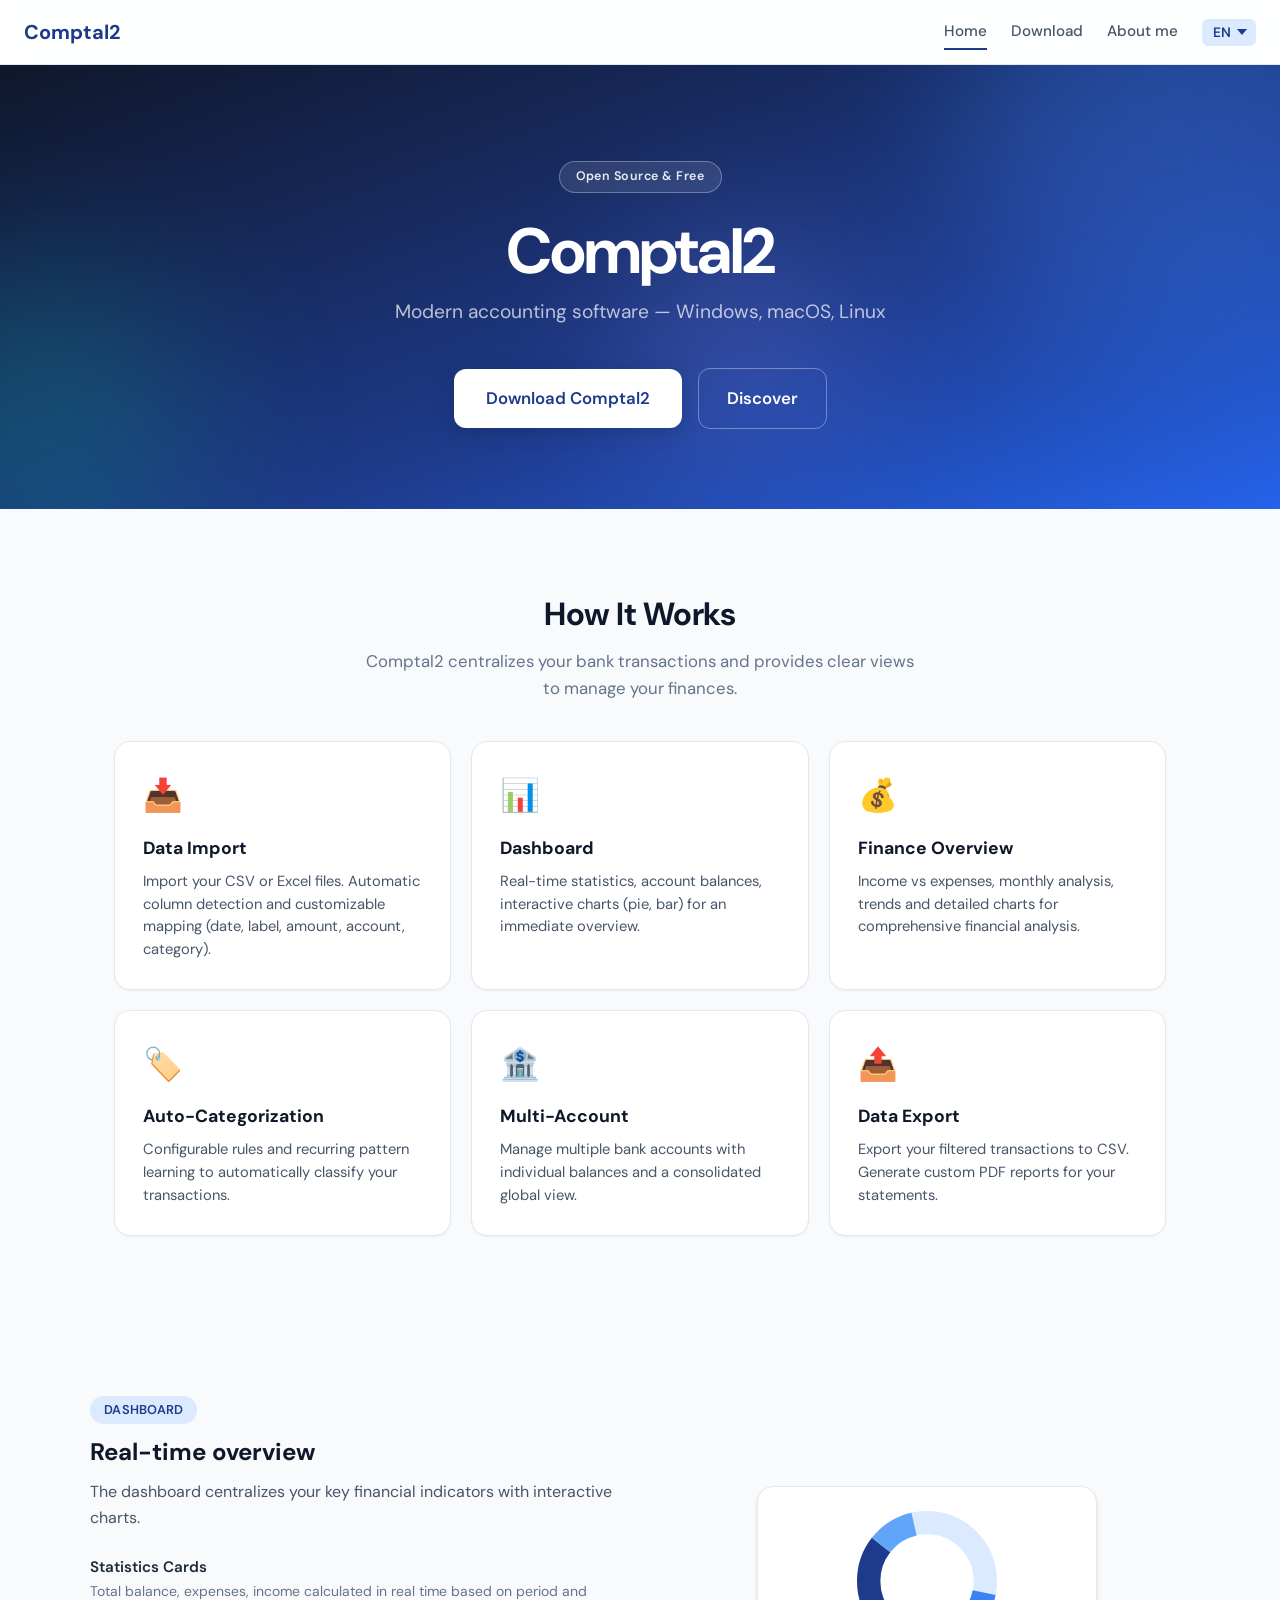
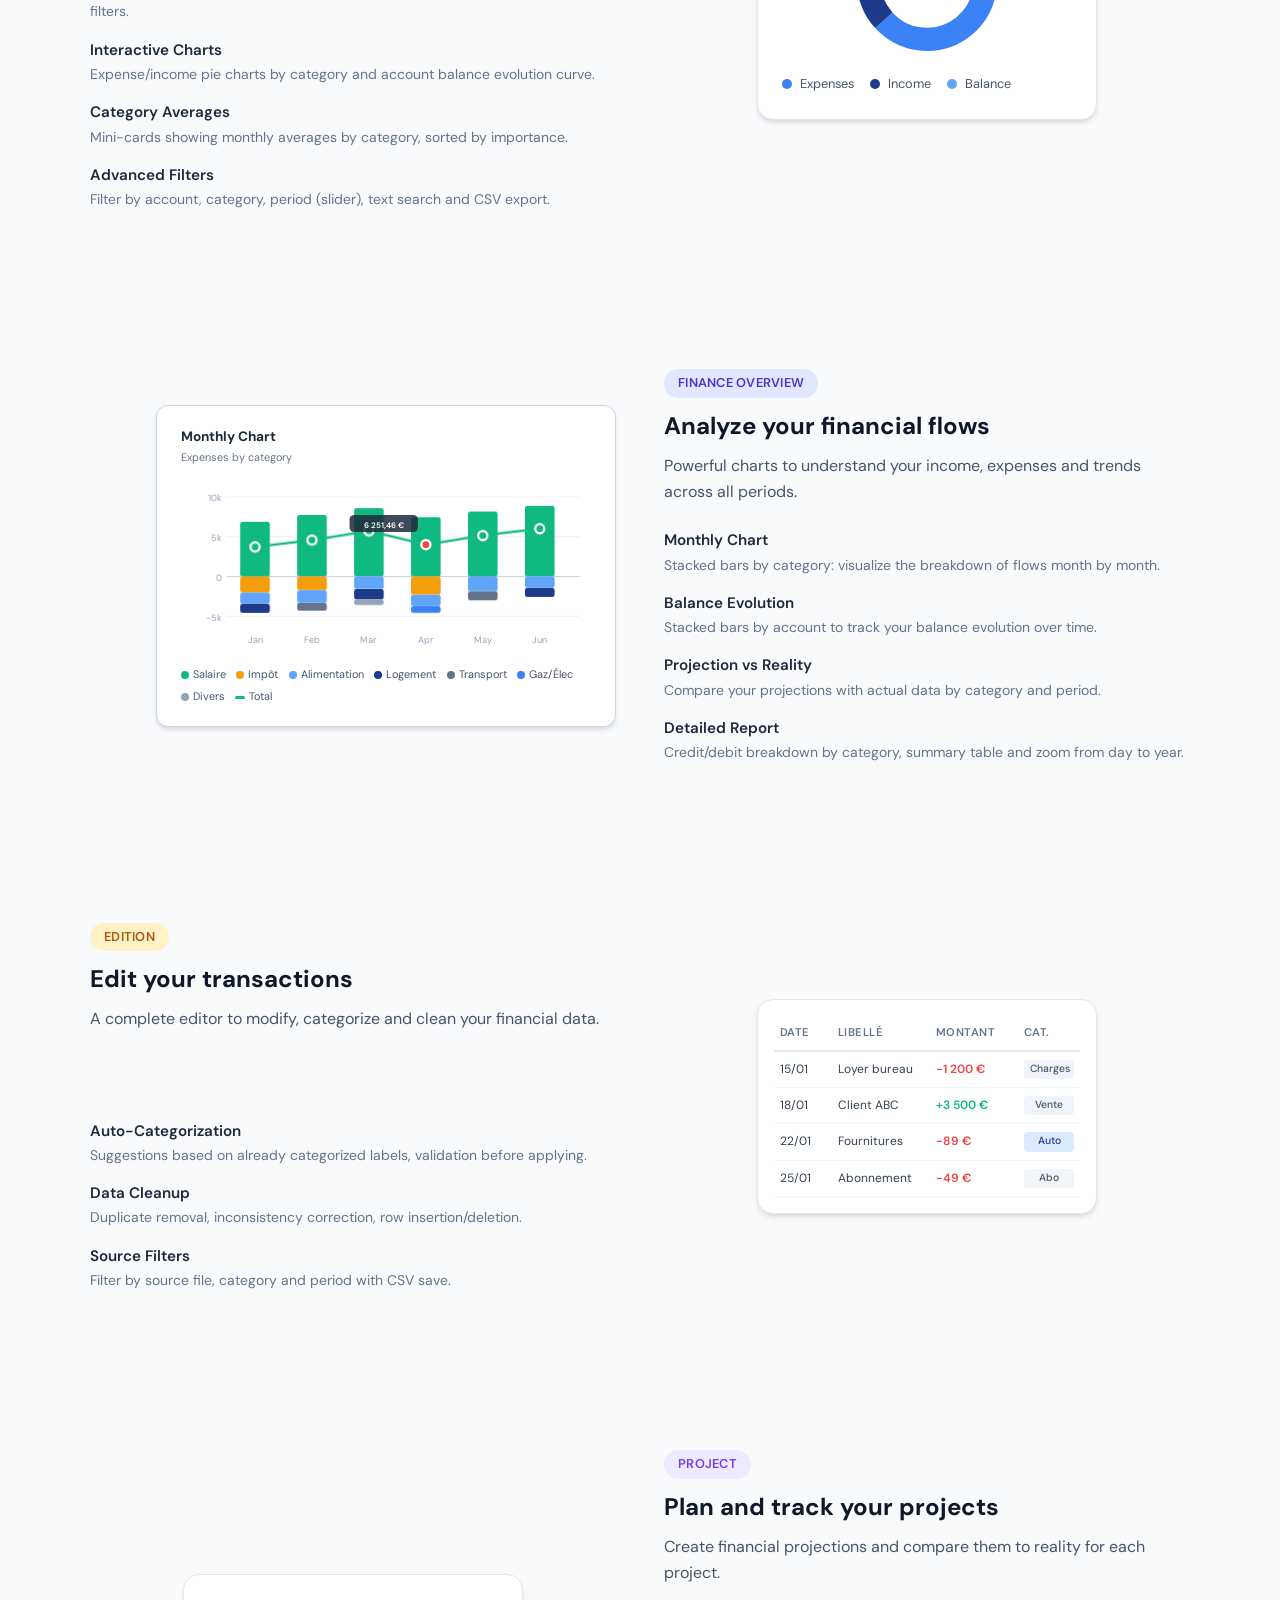
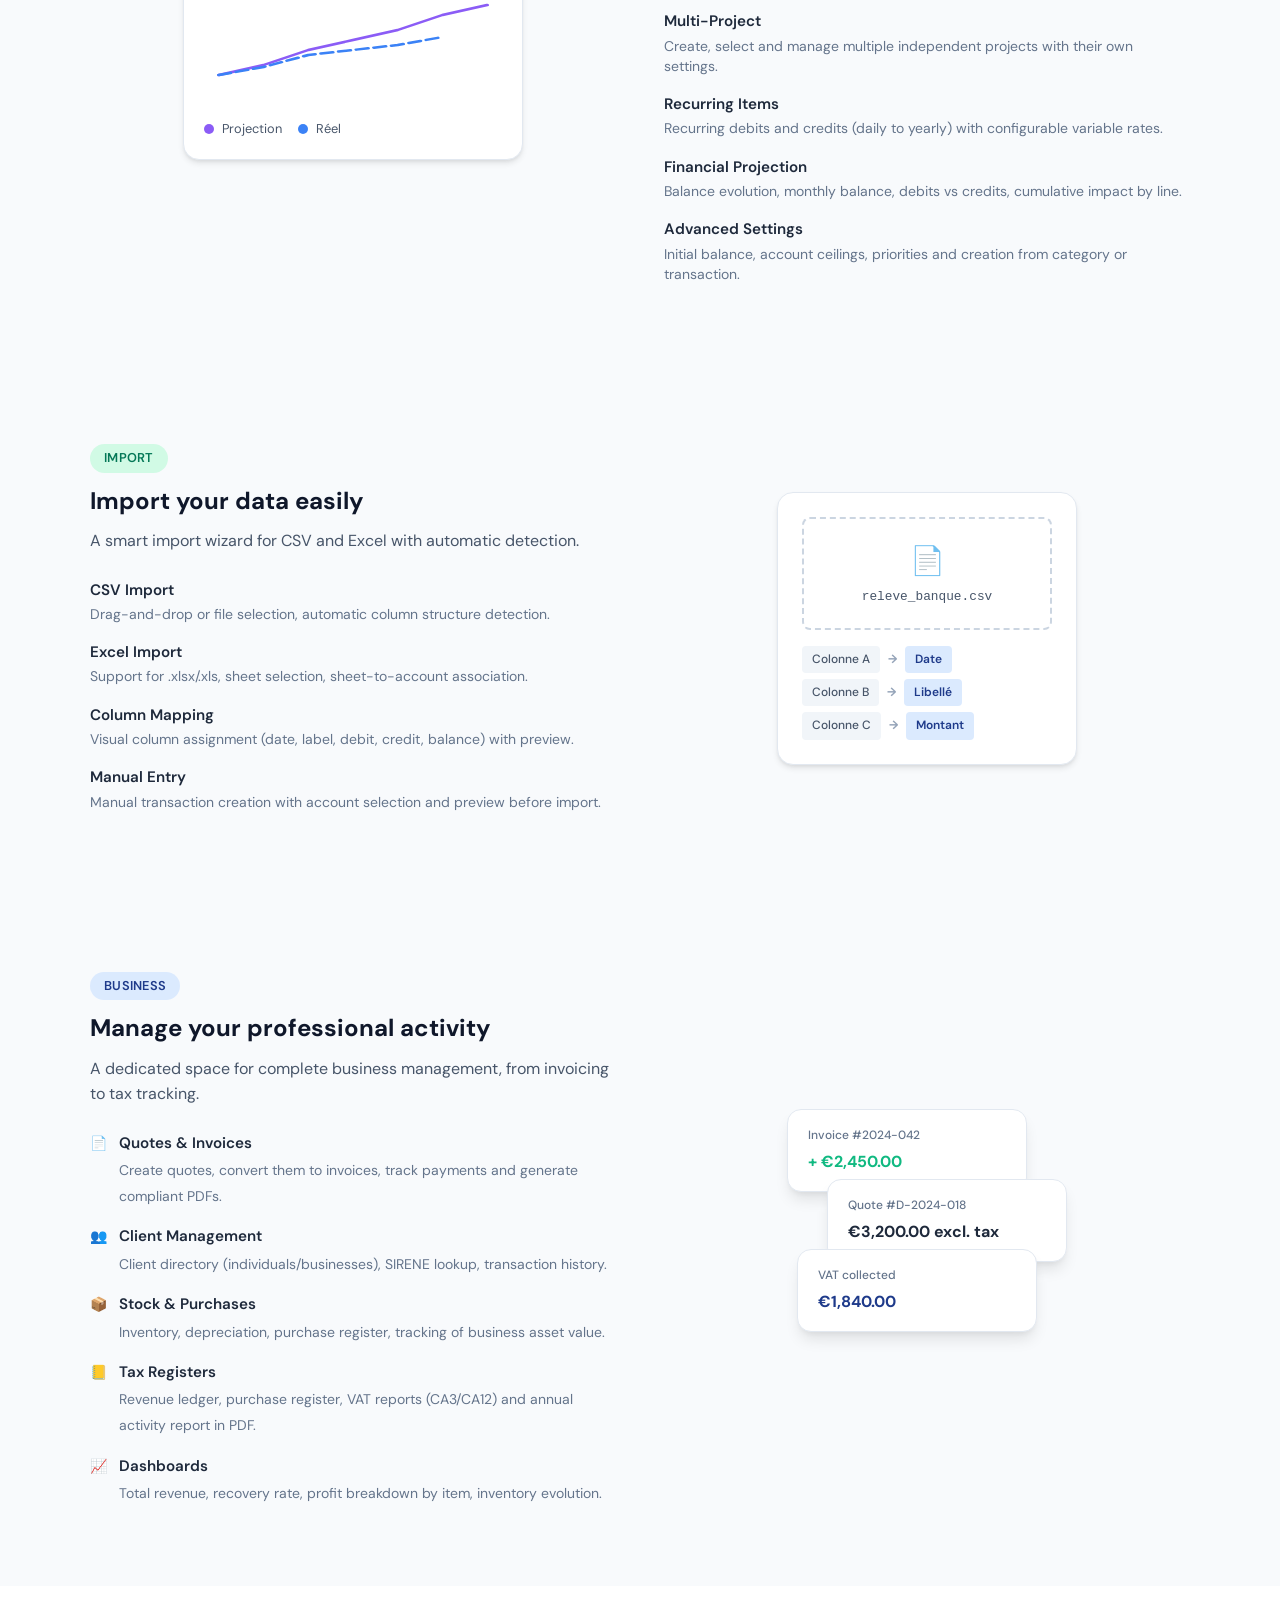
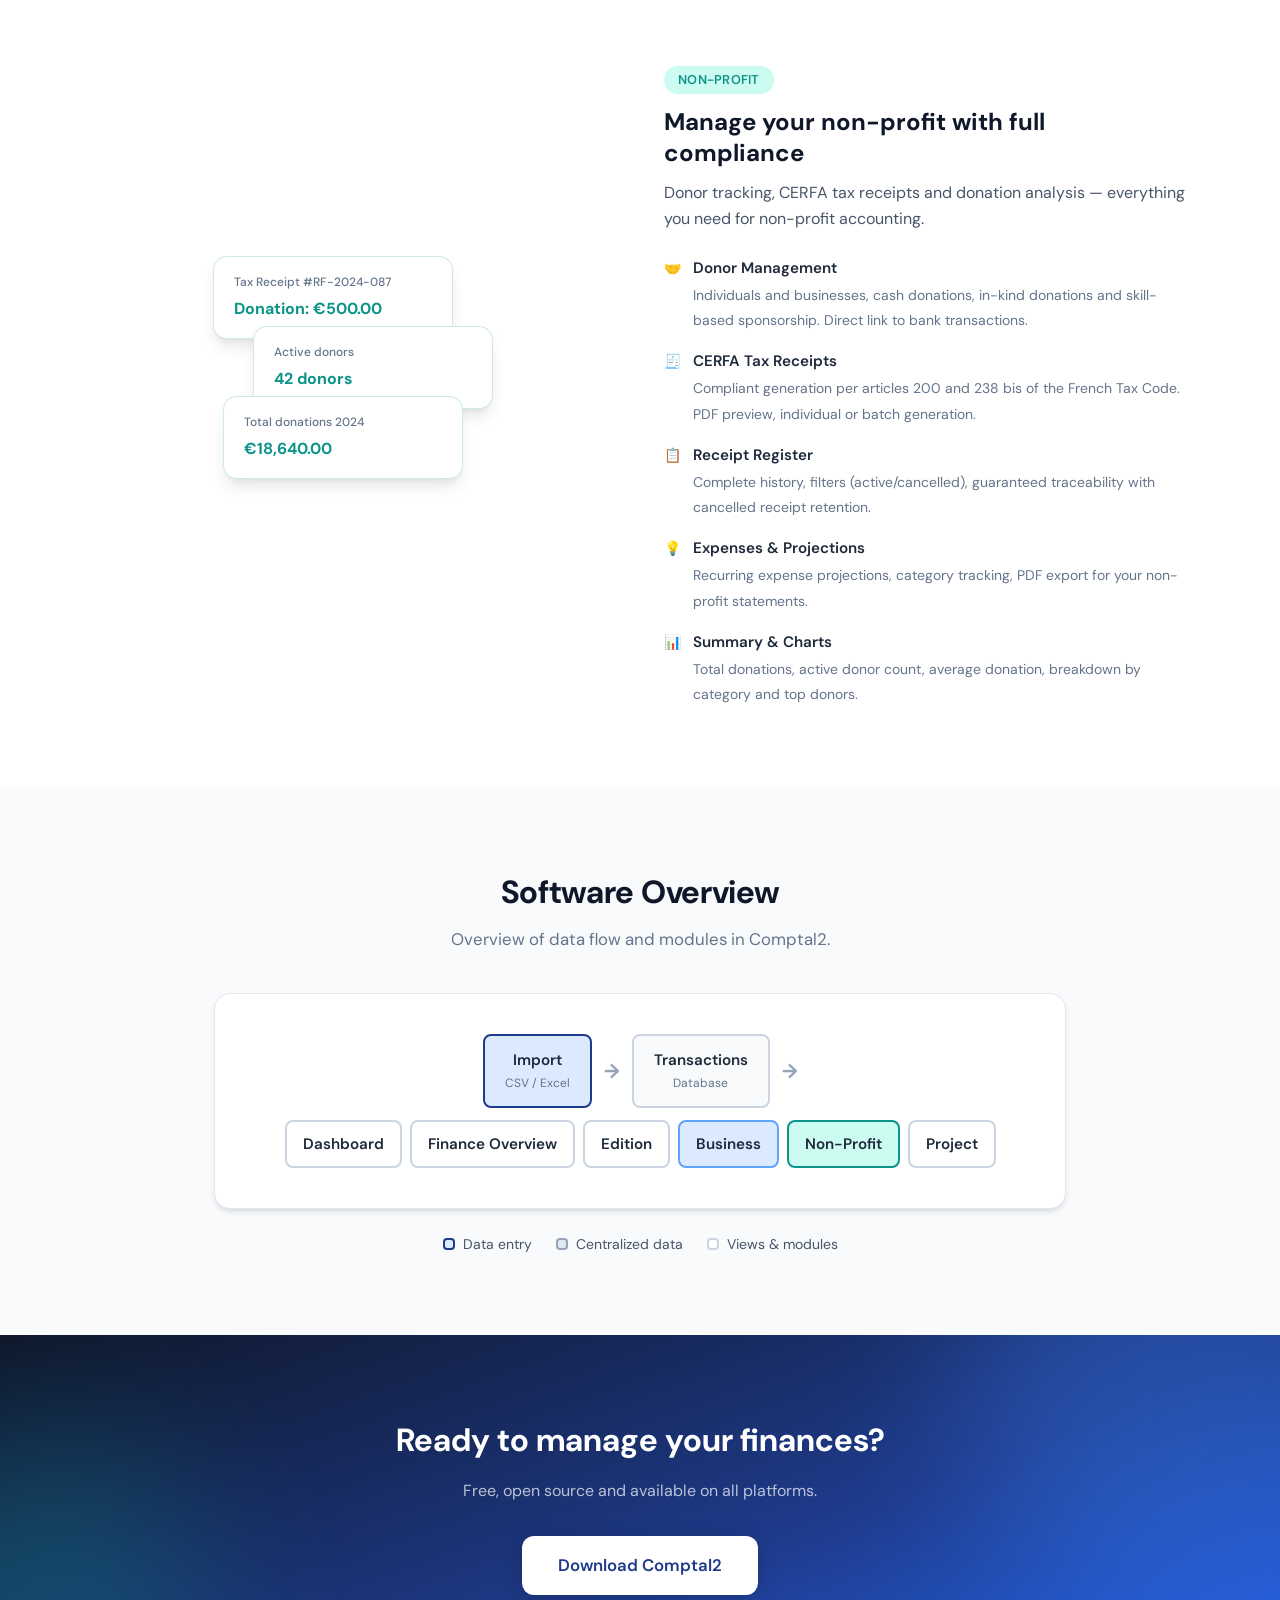
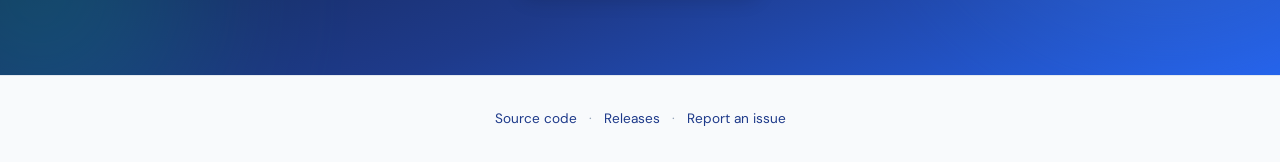
==== commit d969ea96: "Add 'Qui je suis' page and German translations Add a new about page (qui-je-suis.html) with content " ====
--- a/index.html
+++ b/index.html
@@ -16,9 +16,11 @@
     <div class="nav__links">
       <a href="index.html" class="nav__link--active" data-i18n="nav.home">Accueil</a>
       <a href="download.html" data-i18n="nav.download">Télécharger</a>
+      <a href="qui-je-suis.html" data-i18n="nav.about">Qui je suis</a>
       <select id="lang-switcher" class="lang-switcher" aria-label="Language">
         <option value="fr">FR</option>
         <option value="en">EN</option>
+        <option value="de">DE</option>
       </select>
     </div>
   </nav>
--- a/styles.css
+++ b/styles.css
@@ -805,6 +805,131 @@
 /* ========== Page Téléchargement — moderne ========== */
 .download-page {
   flex: 1;
+}
+
+/* ========== Page Qui je suis ========== */
+.about-page {
+  flex: 1;
+}
+
+.about-content {
+  max-width: 720px;
+  margin: 0 auto;
+  padding: 3rem 1.5rem 4rem;
+}
+
+.about-section {
+  margin-bottom: 2.5rem;
+}
+
+.about-section__title {
+  font-size: 1.35rem;
+  font-weight: 700;
+  color: var(--invoicing-gray-900);
+  margin: 0 0 1rem;
+  letter-spacing: -0.02em;
+}
+
+.about-section__text {
+  font-size: 1rem;
+  line-height: 1.65;
+  color: var(--invoicing-gray-700);
+  margin: 0 0 1rem;
+}
+
+.about-section__text:last-of-type {
+  margin-bottom: 0;
+}
+
+.about-section__text strong {
+  color: var(--invoicing-gray-900);
+  font-weight: 600;
+}
+
+.about-section--alt .about-section__title {
+  color: var(--invoicing-primary);
+}
+
+.about-section__link-wrap {
+  margin-top: 1rem;
+}
+
+.about-section__link {
+  color: var(--invoicing-primary);
+  font-weight: 600;
+  text-decoration: none;
+  font-size: 0.95rem;
+}
+
+.about-section__link:hover {
+  text-decoration: underline;
+}
+
+/* Fiche synthétique profil */
+.about-profile {
+  margin-top: 0.5rem;
+  margin-bottom: 2.5rem;
+}
+
+.about-profile__card {
+  background: white;
+  border: 1px solid var(--invoicing-gray-200);
+  border-radius: 16px;
+  padding: 1.75rem;
+  display: flex;
+  flex-direction: column;
+  gap: 1.1rem;
+  box-shadow: 0 2px 12px rgba(0, 0, 0, 0.05);
+}
+
+.about-profile__item {
+  display: flex;
+  align-items: flex-start;
+  gap: 0.85rem;
+}
+
+.about-profile__icon {
+  font-size: 1.3rem;
+  line-height: 1.4;
+  flex-shrink: 0;
+}
+
+.about-profile__info {
+  display: flex;
+  flex-direction: column;
+  gap: 0.15rem;
+}
+
+.about-profile__info strong {
+  font-size: 0.95rem;
+  font-weight: 600;
+  color: var(--invoicing-gray-900);
+}
+
+.about-profile__info span {
+  font-size: 0.875rem;
+  color: var(--invoicing-gray-500);
+}
+
+.about-profile__linkedin {
+  display: inline-flex;
+  align-items: center;
+  gap: 0.6rem;
+  margin-top: 0.4rem;
+  padding: 0.65rem 1.25rem;
+  align-self: flex-start;
+  background: #0a66c2;
+  color: white;
+  font-size: 0.9rem;
+  font-weight: 600;
+  border-radius: 8px;
+  text-decoration: none;
+  transition: background 0.2s, transform 0.2s;
+}
+
+.about-profile__linkedin:hover {
+  background: #0958a8;
+  transform: translateY(-2px);
 }
 
 /* ---------- Hero ---------- */
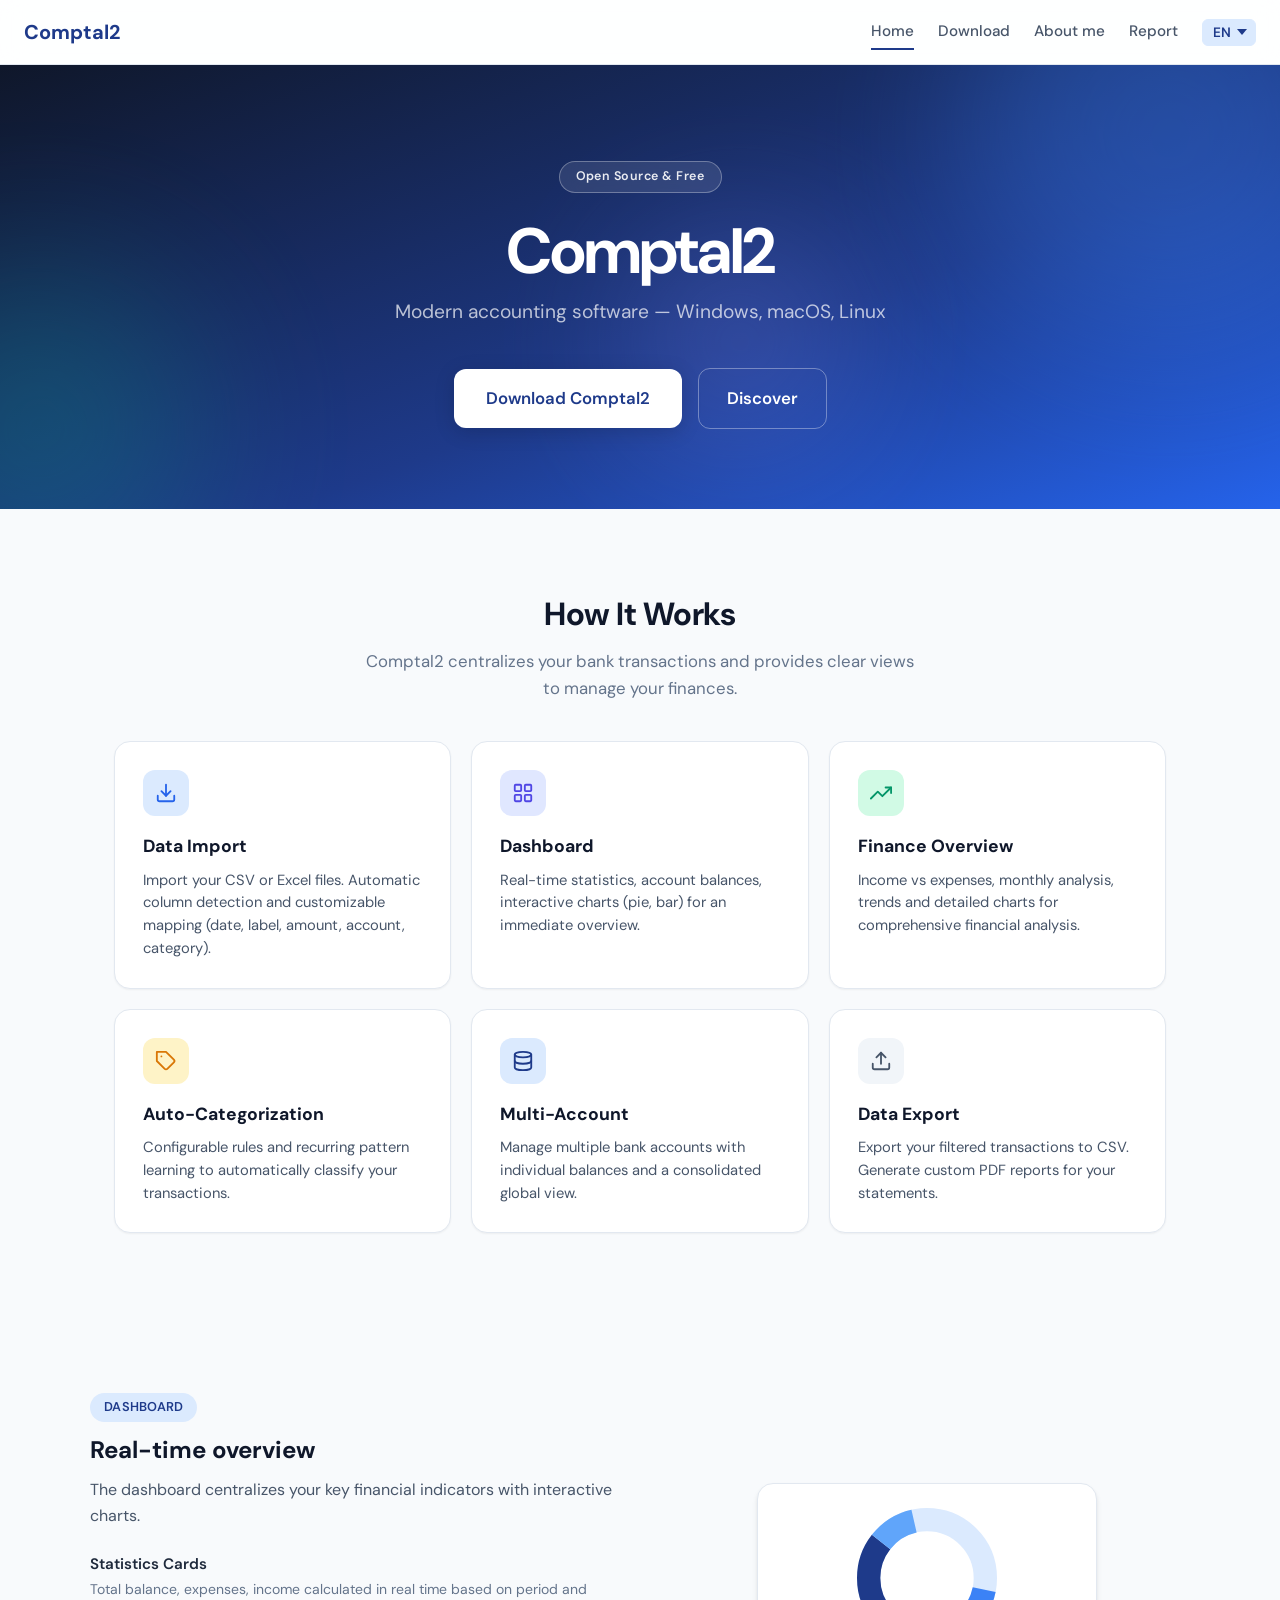
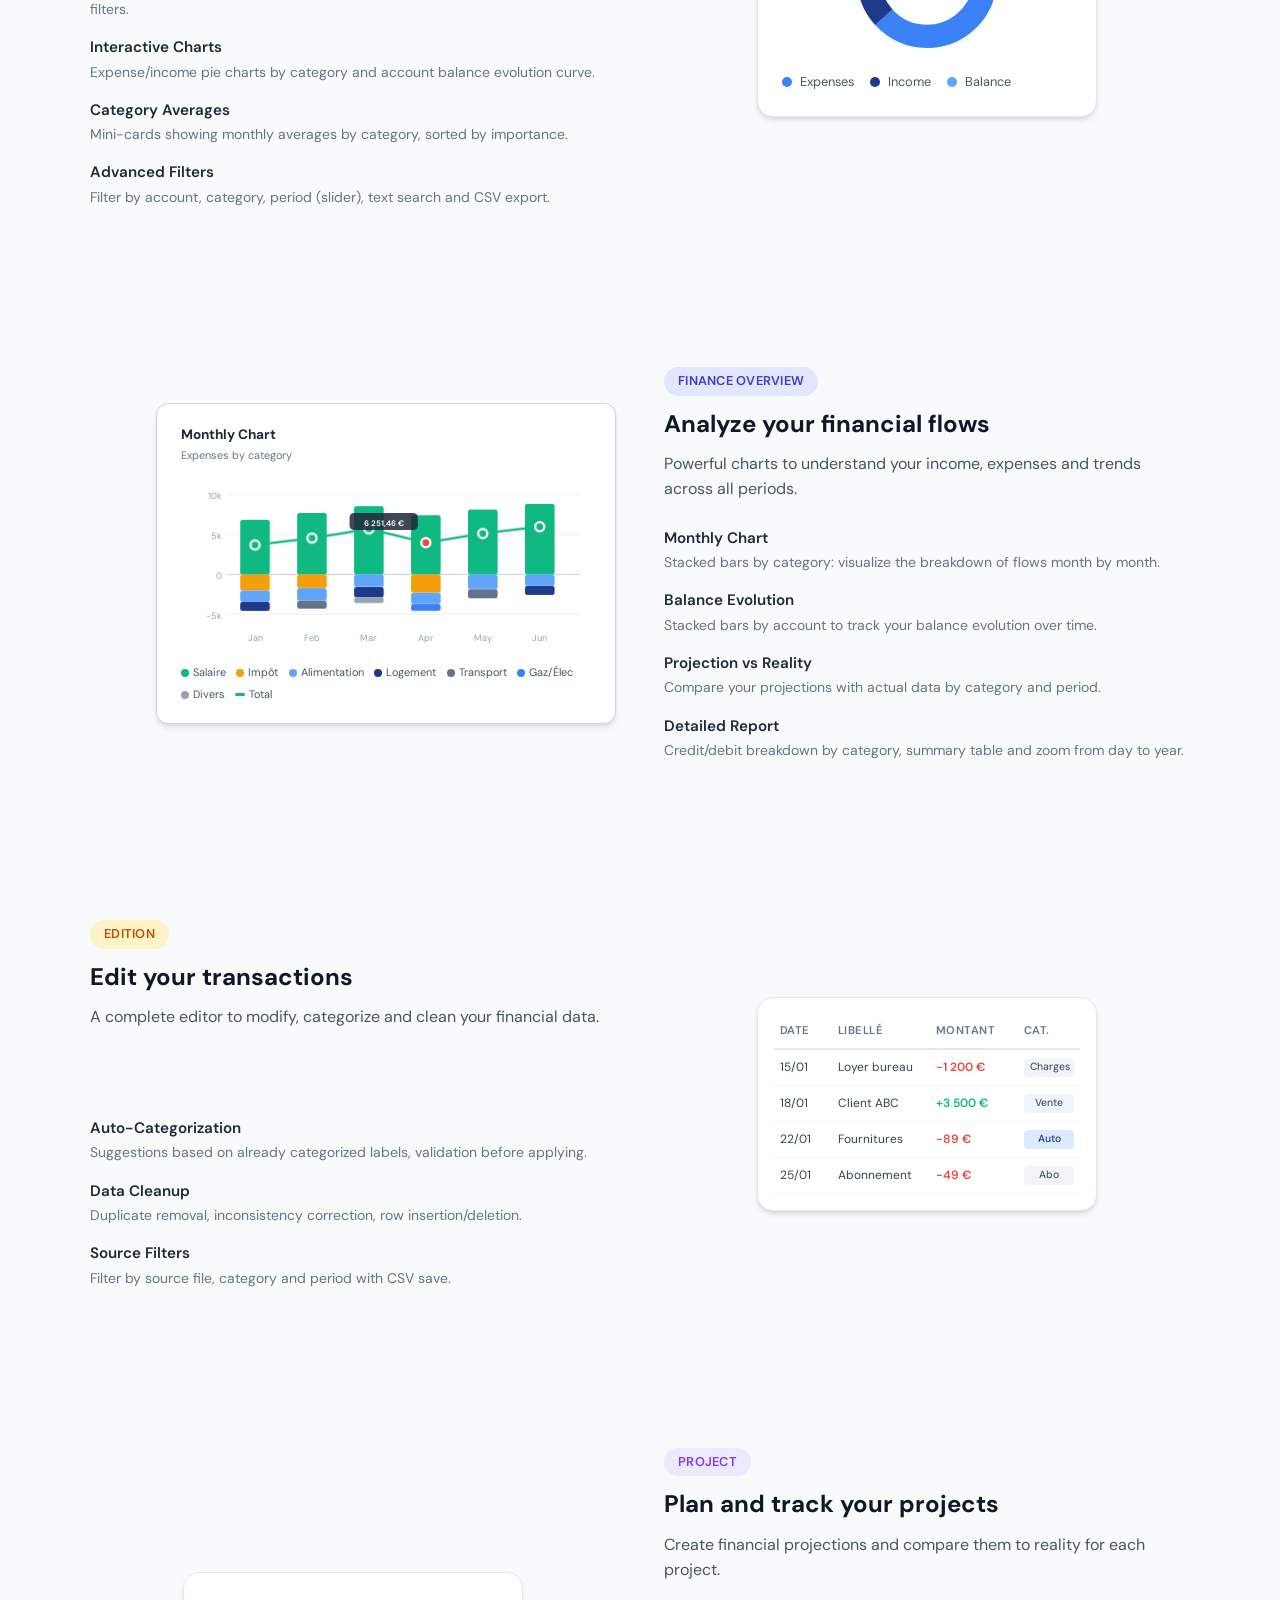
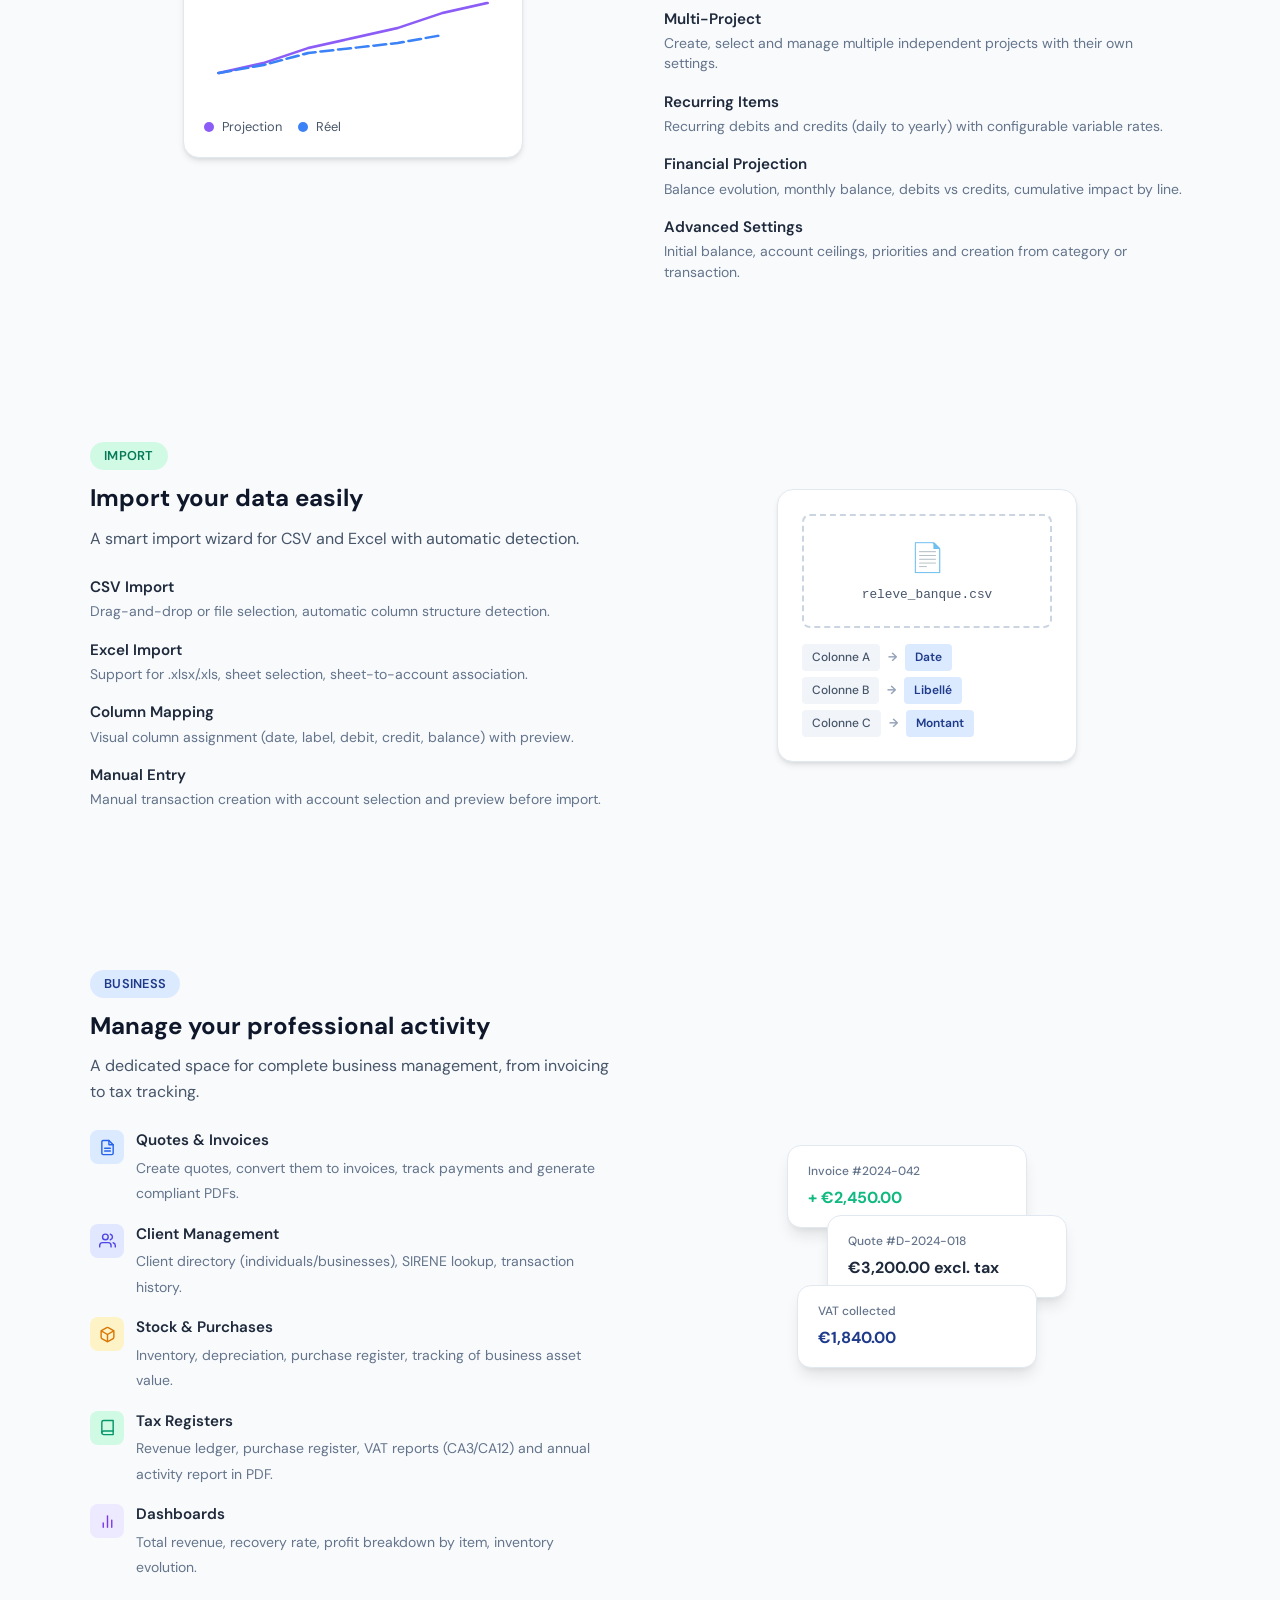
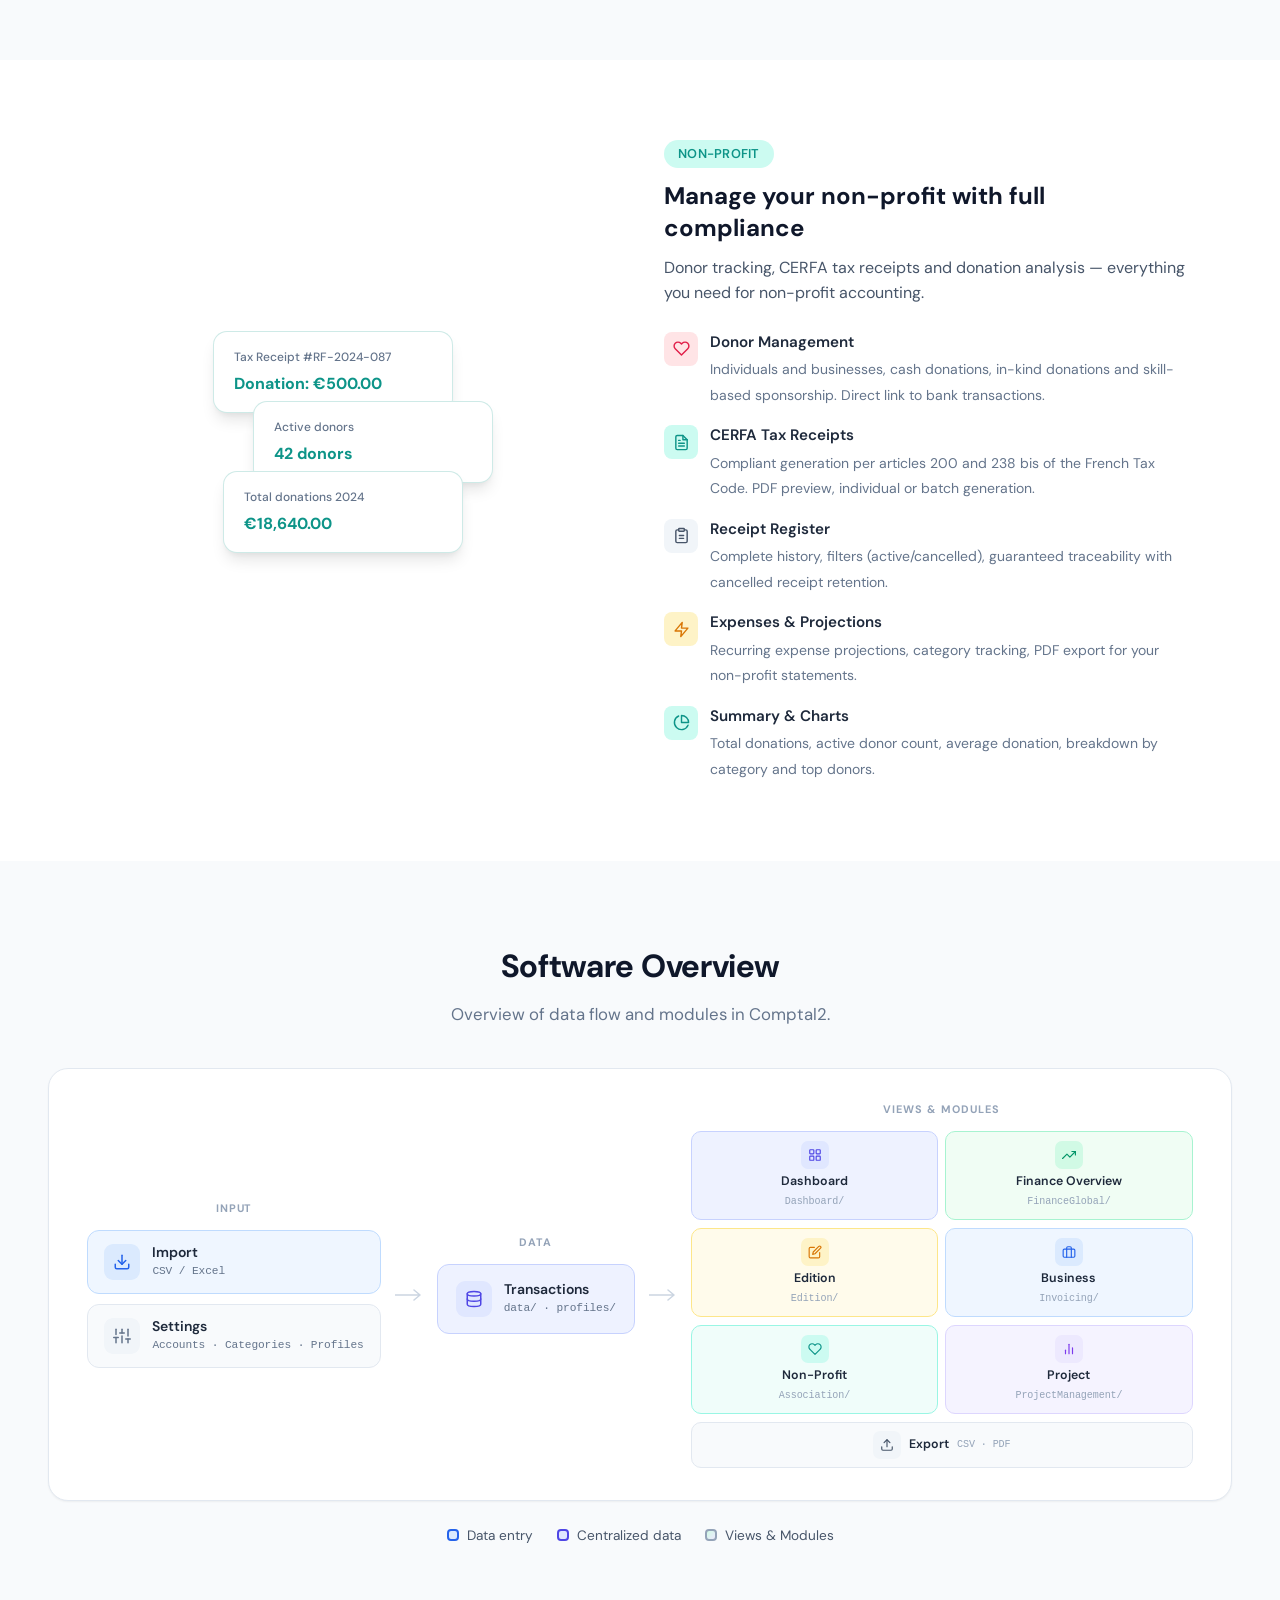
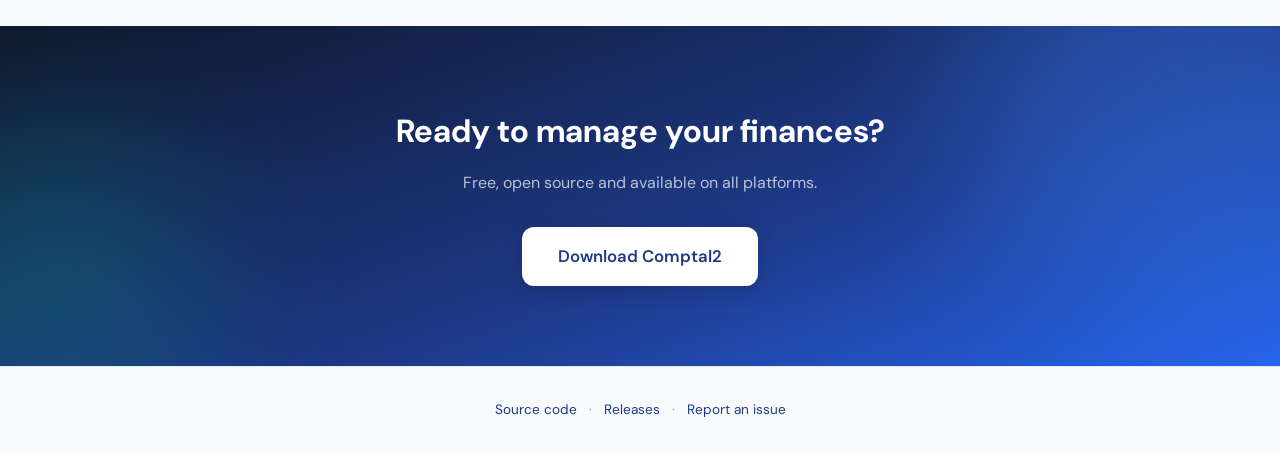
==== commit 261987fe: "Add report page, update downloads & UI icons Add a new report page (signaler.html) and expose it in " ====
--- a/index.html
+++ b/index.html
@@ -17,6 +17,7 @@
       <a href="index.html" class="nav__link--active" data-i18n="nav.home">Accueil</a>
       <a href="download.html" data-i18n="nav.download">Télécharger</a>
       <a href="qui-je-suis.html" data-i18n="nav.about">Qui je suis</a>
+      <a href="signaler.html" data-i18n="nav.report">Signaler</a>
       <select id="lang-switcher" class="lang-switcher" aria-label="Language">
         <option value="fr">FR</option>
         <option value="en">EN</option>
@@ -52,32 +53,44 @@
 
       <div class="features__grid">
         <article class="feature-card reveal">
-          <span class="feature-card__icon">📥</span>
+          <div class="feature-card__icon-wrap feature-card__icon-wrap--blue">
+            <svg viewBox="0 0 24 24" fill="none" stroke="currentColor" stroke-width="2" stroke-linecap="round" stroke-linejoin="round"><path d="M21 15v4a2 2 0 0 1-2 2H5a2 2 0 0 1-2-2v-4"/><polyline points="7 10 12 15 17 10"/><line x1="12" y1="15" x2="12" y2="3"/></svg>
+          </div>
           <h3 class="feature-card__title" data-i18n="features.import.title">Import de données</h3>
           <p class="feature-card__desc" data-i18n="features.import.desc">Importez vos fichiers CSV ou Excel. Détection automatique des colonnes et mapping personnalisable (date, libellé, montant, compte, catégorie).</p>
         </article>
         <article class="feature-card reveal">
-          <span class="feature-card__icon">📊</span>
+          <div class="feature-card__icon-wrap feature-card__icon-wrap--indigo">
+            <svg viewBox="0 0 24 24" fill="none" stroke="currentColor" stroke-width="2" stroke-linecap="round" stroke-linejoin="round"><rect x="3" y="3" width="7" height="7" rx="1"/><rect x="14" y="3" width="7" height="7" rx="1"/><rect x="14" y="14" width="7" height="7" rx="1"/><rect x="3" y="14" width="7" height="7" rx="1"/></svg>
+          </div>
           <h3 class="feature-card__title" data-i18n="features.dashboard.title">Tableau de bord</h3>
           <p class="feature-card__desc" data-i18n="features.dashboard.desc">Statistiques en temps réel, soldes par compte, graphiques interactifs (camemberts, barres) pour une vue d'ensemble immédiate.</p>
         </article>
         <article class="feature-card reveal">
-          <span class="feature-card__icon">💰</span>
+          <div class="feature-card__icon-wrap feature-card__icon-wrap--emerald">
+            <svg viewBox="0 0 24 24" fill="none" stroke="currentColor" stroke-width="2" stroke-linecap="round" stroke-linejoin="round"><polyline points="23 6 13.5 15.5 8.5 10.5 1 18"/><polyline points="17 6 23 6 23 12"/></svg>
+          </div>
           <h3 class="feature-card__title" data-i18n="features.finance.title">Finance global</h3>
           <p class="feature-card__desc" data-i18n="features.finance.desc">Revenus vs dépenses, analyses mensuelles, tendances et graphiques détaillés pour une analyse complète de vos finances.</p>
         </article>
         <article class="feature-card reveal">
-          <span class="feature-card__icon">🏷️</span>
+          <div class="feature-card__icon-wrap feature-card__icon-wrap--amber">
+            <svg viewBox="0 0 24 24" fill="none" stroke="currentColor" stroke-width="2" stroke-linecap="round" stroke-linejoin="round"><path d="M20.59 13.41l-7.17 7.17a2 2 0 0 1-2.83 0L2 12V2h10l8.59 8.59a2 2 0 0 1 0 2.82z"/><line x1="7" y1="7" x2="7.01" y2="7"/></svg>
+          </div>
           <h3 class="feature-card__title" data-i18n="features.categorization.title">Catégorisation automatique</h3>
           <p class="feature-card__desc" data-i18n="features.categorization.desc">Règles configurables et apprentissage des patterns récurrents pour classer vos transactions automatiquement.</p>
         </article>
         <article class="feature-card reveal">
-          <span class="feature-card__icon">🏦</span>
+          <div class="feature-card__icon-wrap feature-card__icon-wrap--navy">
+            <svg viewBox="0 0 24 24" fill="none" stroke="currentColor" stroke-width="2" stroke-linecap="round" stroke-linejoin="round"><ellipse cx="12" cy="5" rx="9" ry="3"/><path d="M21 12c0 1.66-4 3-9 3s-9-1.34-9-3"/><path d="M3 5v14c0 1.66 4 3 9 3s9-1.34 9-3V5"/></svg>
+          </div>
           <h3 class="feature-card__title" data-i18n="features.multiAccount.title">Multi-comptes</h3>
           <p class="feature-card__desc" data-i18n="features.multiAccount.desc">Gérez plusieurs comptes bancaires avec soldes individuels et vue consolidée globale.</p>
         </article>
         <article class="feature-card reveal">
-          <span class="feature-card__icon">📤</span>
+          <div class="feature-card__icon-wrap feature-card__icon-wrap--slate">
+            <svg viewBox="0 0 24 24" fill="none" stroke="currentColor" stroke-width="2" stroke-linecap="round" stroke-linejoin="round"><path d="M21 15v4a2 2 0 0 1-2 2H5a2 2 0 0 1-2-2v-4"/><polyline points="17 8 12 3 7 8"/><line x1="12" y1="3" x2="12" y2="15"/></svg>
+          </div>
           <h3 class="feature-card__title" data-i18n="features.export.title">Export de données</h3>
           <p class="feature-card__desc" data-i18n="features.export.desc">Exportez vos transactions filtrées au format CSV. Générez des rapports PDF personnalisés pour vos bilans.</p>
         </article>
@@ -373,23 +386,33 @@
           <p class="showcase__desc" data-i18n="entreprise.desc">Un espace dédié à la gestion complète de votre entreprise, de la facturation au suivi fiscal.</p>
           <ul class="showcase__list">
             <li class="showcase__item reveal-left">
-              <span class="showcase__item-icon">📄</span>
+              <div class="showcase__item-icon-wrap showcase__item-icon-wrap--blue">
+                <svg viewBox="0 0 24 24" fill="none" stroke="currentColor" stroke-width="2" stroke-linecap="round" stroke-linejoin="round"><path d="M14 2H6a2 2 0 0 0-2 2v16a2 2 0 0 0 2 2h12a2 2 0 0 0 2-2V8z"/><polyline points="14 2 14 8 20 8"/><line x1="16" y1="13" x2="8" y2="13"/><line x1="16" y1="17" x2="8" y2="17"/></svg>
+              </div>
               <div><strong data-i18n="entreprise.invoices.title">Devis et factures</strong><span data-i18n="entreprise.invoices.desc">Créez des devis, convertissez-les en factures, suivez les paiements et générez des PDF conformes.</span></div>
             </li>
             <li class="showcase__item reveal-left">
-              <span class="showcase__item-icon">👥</span>
+              <div class="showcase__item-icon-wrap showcase__item-icon-wrap--indigo">
+                <svg viewBox="0 0 24 24" fill="none" stroke="currentColor" stroke-width="2" stroke-linecap="round" stroke-linejoin="round"><path d="M17 21v-2a4 4 0 0 0-4-4H5a4 4 0 0 0-4 4v2"/><circle cx="9" cy="7" r="4"/><path d="M23 21v-2a4 4 0 0 0-3-3.87"/><path d="M16 3.13a4 4 0 0 1 0 7.75"/></svg>
+              </div>
               <div><strong data-i18n="entreprise.clients.title">Gestion clients</strong><span data-i18n="entreprise.clients.desc">Répertoire de clients (particuliers/entreprises), recherche SIRENE, historique des transactions.</span></div>
             </li>
             <li class="showcase__item reveal-left">
-              <span class="showcase__item-icon">📦</span>
+              <div class="showcase__item-icon-wrap showcase__item-icon-wrap--amber">
+                <svg viewBox="0 0 24 24" fill="none" stroke="currentColor" stroke-width="2" stroke-linecap="round" stroke-linejoin="round"><path d="M21 16V8a2 2 0 0 0-1-1.73l-7-4a2 2 0 0 0-2 0l-7 4A2 2 0 0 0 3 8v8a2 2 0 0 0 1 1.73l7 4a2 2 0 0 0 2 0l7-4A2 2 0 0 0 21 16z"/><polyline points="3.27 6.96 12 12.01 20.73 6.96"/><line x1="12" y1="22.08" x2="12" y2="12"/></svg>
+              </div>
               <div><strong data-i18n="entreprise.stock.title">Stock et achats</strong><span data-i18n="entreprise.stock.desc">Inventaire, amortissements, registre d'achats, suivi de la valeur patrimoniale de l'entreprise.</span></div>
             </li>
             <li class="showcase__item reveal-left">
-              <span class="showcase__item-icon">📒</span>
+              <div class="showcase__item-icon-wrap showcase__item-icon-wrap--emerald">
+                <svg viewBox="0 0 24 24" fill="none" stroke="currentColor" stroke-width="2" stroke-linecap="round" stroke-linejoin="round"><path d="M4 19.5A2.5 2.5 0 0 1 6.5 17H20"/><path d="M6.5 2H20v20H6.5A2.5 2.5 0 0 1 4 19.5v-15A2.5 2.5 0 0 1 6.5 2z"/></svg>
+              </div>
               <div><strong data-i18n="entreprise.registre.title">Registres fiscaux</strong><span data-i18n="entreprise.registre.desc">Livre des recettes, registre des achats, rapports TVA (CA3/CA12) et rapport d'activité annuel en PDF.</span></div>
             </li>
             <li class="showcase__item reveal-left">
-              <span class="showcase__item-icon">📈</span>
+              <div class="showcase__item-icon-wrap showcase__item-icon-wrap--violet">
+                <svg viewBox="0 0 24 24" fill="none" stroke="currentColor" stroke-width="2" stroke-linecap="round" stroke-linejoin="round"><line x1="18" y1="20" x2="18" y2="10"/><line x1="12" y1="20" x2="12" y2="4"/><line x1="6" y1="20" x2="6" y2="14"/></svg>
+              </div>
               <div><strong data-i18n="entreprise.stats.title">Tableaux de bord</strong><span data-i18n="entreprise.stats.desc">CA total, taux de recouvrement, répartition des bénéfices par poste, évolution de l'inventaire.</span></div>
             </li>
           </ul>
@@ -422,23 +445,33 @@
           <p class="showcase__desc" data-i18n="association.desc">Suivi des donateurs, reçus fiscaux CERFA et analyse des dons — tout ce qu'il faut pour votre comptabilité associative.</p>
           <ul class="showcase__list">
             <li class="showcase__item reveal-right">
-              <span class="showcase__item-icon">🤝</span>
+              <div class="showcase__item-icon-wrap showcase__item-icon-wrap--rose">
+                <svg viewBox="0 0 24 24" fill="none" stroke="currentColor" stroke-width="2" stroke-linecap="round" stroke-linejoin="round"><path d="M20.84 4.61a5.5 5.5 0 0 0-7.78 0L12 5.67l-1.06-1.06a5.5 5.5 0 0 0-7.78 7.78l1.06 1.06L12 21.23l7.78-7.78 1.06-1.06a5.5 5.5 0 0 0 0-7.78z"/></svg>
+              </div>
               <div><strong data-i18n="association.donors.title">Gestion des donateurs</strong><span data-i18n="association.donors.desc">Particuliers et entreprises, dons en numéraire, en nature et mécénat de compétences. Liaison directe aux transactions bancaires.</span></div>
             </li>
             <li class="showcase__item reveal-right">
-              <span class="showcase__item-icon">🧾</span>
+              <div class="showcase__item-icon-wrap showcase__item-icon-wrap--teal">
+                <svg viewBox="0 0 24 24" fill="none" stroke="currentColor" stroke-width="2" stroke-linecap="round" stroke-linejoin="round"><path d="M14 2H6a2 2 0 0 0-2 2v16a2 2 0 0 0 2 2h12a2 2 0 0 0 2-2V8z"/><polyline points="14 2 14 8 20 8"/><line x1="16" y1="13" x2="8" y2="13"/><line x1="16" y1="17" x2="8" y2="17"/><line x1="10" y1="9" x2="8" y2="9"/></svg>
+              </div>
               <div><strong data-i18n="association.cerfa.title">Reçus fiscaux CERFA</strong><span data-i18n="association.cerfa.desc">Génération conforme aux articles 200 et 238 bis du CGI. Aperçu PDF, génération individuelle ou en lot.</span></div>
             </li>
             <li class="showcase__item reveal-right">
-              <span class="showcase__item-icon">📋</span>
+              <div class="showcase__item-icon-wrap showcase__item-icon-wrap--slate">
+                <svg viewBox="0 0 24 24" fill="none" stroke="currentColor" stroke-width="2" stroke-linecap="round" stroke-linejoin="round"><path d="M16 4h2a2 2 0 0 1 2 2v14a2 2 0 0 1-2 2H6a2 2 0 0 1-2-2V6a2 2 0 0 1 2-2h2"/><rect x="8" y="2" width="8" height="4" rx="1" ry="1"/><line x1="9" y1="12" x2="15" y2="12"/><line x1="9" y1="16" x2="15" y2="16"/></svg>
+              </div>
               <div><strong data-i18n="association.registre.title">Registre des reçus</strong><span data-i18n="association.registre.desc">Historique complet, filtres (actifs/annulés), traçabilité garantie avec conservation des reçus annulés.</span></div>
             </li>
             <li class="showcase__item reveal-right">
-              <span class="showcase__item-icon">💡</span>
+              <div class="showcase__item-icon-wrap showcase__item-icon-wrap--amber">
+                <svg viewBox="0 0 24 24" fill="none" stroke="currentColor" stroke-width="2" stroke-linecap="round" stroke-linejoin="round"><polygon points="13 2 3 14 12 14 11 22 21 10 12 10 13 2"/></svg>
+              </div>
               <div><strong data-i18n="association.charges.title">Charges et projections</strong><span data-i18n="association.charges.desc">Projection des charges récurrentes, suivi par catégorie, export PDF pour vos bilans associatifs.</span></div>
             </li>
             <li class="showcase__item reveal-right">
-              <span class="showcase__item-icon">📊</span>
+              <div class="showcase__item-icon-wrap showcase__item-icon-wrap--teal">
+                <svg viewBox="0 0 24 24" fill="none" stroke="currentColor" stroke-width="2" stroke-linecap="round" stroke-linejoin="round"><path d="M21.21 15.89A10 10 0 1 1 8 2.83"/><path d="M22 12A10 10 0 0 0 12 2v10z"/></svg>
+              </div>
               <div><strong data-i18n="association.charts.title">Synthèse et graphiques</strong><span data-i18n="association.charts.desc">Total des dons, nombre de donateurs actifs, don moyen, répartition par catégorie et top donateurs.</span></div>
             </li>
           </ul>
@@ -466,32 +499,128 @@
     <section class="diagram" id="schema">
       <h2 class="section-title reveal" data-i18n="diagram.title">Schéma du logiciel</h2>
       <p class="section-intro reveal" data-i18n="diagram.intro">Vue d'ensemble du flux de données et des modules de Comptal2.</p>
-      <div class="diagram__container reveal">
-        <div class="diagram__flow">
-          <div class="diagram__node diagram__node--entry">
-            <span class="diagram__label" data-i18n="diagram.import">Import</span>
-            <span class="diagram__sublabel" data-i18n="diagram.importSub">CSV / Excel</span>
-          </div>
-          <div class="diagram__arrow">→</div>
-          <div class="diagram__node">
-            <span class="diagram__label" data-i18n="diagram.transactions">Transactions</span>
-            <span class="diagram__sublabel" data-i18n="diagram.transactionsSub">Base de données</span>
-          </div>
-          <div class="diagram__arrow">→</div>
-          <div class="diagram__branch">
-            <div class="diagram__node diagram__node--module"><span class="diagram__label" data-i18n="diagram.dashboard">Tableau de bord</span></div>
-            <div class="diagram__node diagram__node--module"><span class="diagram__label" data-i18n="diagram.finance">Finance global</span></div>
-            <div class="diagram__node diagram__node--module"><span class="diagram__label" data-i18n="diagram.edition">Édition</span></div>
-            <div class="diagram__node diagram__node--module diagram__node--entreprise"><span class="diagram__label" data-i18n="diagram.entreprise">Entreprise</span></div>
-            <div class="diagram__node diagram__node--module diagram__node--association"><span class="diagram__label" data-i18n="diagram.association">Association</span></div>
-            <div class="diagram__node diagram__node--module"><span class="diagram__label" data-i18n="diagram.projet">Projet</span></div>
-          </div>
-        </div>
-      </div>
-      <div class="diagram__legend reveal">
-        <div class="diagram__legend-item"><span class="diagram__legend-dot diagram__legend-dot--entry"></span><span data-i18n="diagram.legendEntry">Entrée des données</span></div>
-        <div class="diagram__legend-item"><span class="diagram__legend-dot diagram__legend-dot--core"></span><span data-i18n="diagram.legendCore">Données centralisées</span></div>
-        <div class="diagram__legend-item"><span class="diagram__legend-dot diagram__legend-dot--module"></span><span data-i18n="diagram.legendModule">Vues et modules</span></div>
+
+      <div class="arch reveal">
+
+        <!-- Col 1 : Entrée -->
+        <div class="arch__group">
+          <p class="arch__group-label" data-i18n="diagram.colInput">Entrée</p>
+
+          <div class="arch__node arch__node--blue">
+            <div class="arch__icon-wrap">
+              <svg viewBox="0 0 24 24" fill="none" stroke="currentColor" stroke-width="2" stroke-linecap="round" stroke-linejoin="round"><path d="M21 15v4a2 2 0 0 1-2 2H5a2 2 0 0 1-2-2v-4"/><polyline points="7 10 12 15 17 10"/><line x1="12" y1="15" x2="12" y2="3"/></svg>
+            </div>
+            <div class="arch__node-text">
+              <span class="arch__node-title" data-i18n="diagram.import">Import</span>
+              <span class="arch__node-sub" data-i18n="diagram.importSub">CSV / Excel</span>
+            </div>
+          </div>
+
+          <div class="arch__node arch__node--slate">
+            <div class="arch__icon-wrap">
+              <svg viewBox="0 0 24 24" fill="none" stroke="currentColor" stroke-width="2" stroke-linecap="round" stroke-linejoin="round"><line x1="4" y1="21" x2="4" y2="14"/><line x1="4" y1="10" x2="4" y2="3"/><line x1="12" y1="21" x2="12" y2="12"/><line x1="12" y1="8" x2="12" y2="3"/><line x1="20" y1="21" x2="20" y2="16"/><line x1="20" y1="12" x2="20" y2="3"/><line x1="1" y1="14" x2="7" y2="14"/><line x1="9" y1="8" x2="15" y2="8"/><line x1="17" y1="16" x2="23" y2="16"/></svg>
+            </div>
+            <div class="arch__node-text">
+              <span class="arch__node-title" data-i18n="diagram.params">Paramètres</span>
+              <span class="arch__node-sub" data-i18n="diagram.paramsSub">Comptes · Catégories · Profils</span>
+            </div>
+          </div>
+        </div>
+
+        <!-- Flèche 1 -->
+        <div class="arch__arrow" aria-hidden="true">
+          <svg width="28" height="12" viewBox="0 0 28 12" fill="none"><path d="M0 6h24M19 1l6 5-6 5" stroke="currentColor" stroke-width="1.5" stroke-linecap="round" stroke-linejoin="round"/></svg>
+        </div>
+
+        <!-- Col 2 : Données centrales -->
+        <div class="arch__group arch__group--center">
+          <p class="arch__group-label" data-i18n="diagram.colData">Données</p>
+          <div class="arch__node arch__node--indigo arch__node--core">
+            <div class="arch__icon-wrap">
+              <svg viewBox="0 0 24 24" fill="none" stroke="currentColor" stroke-width="2" stroke-linecap="round" stroke-linejoin="round"><ellipse cx="12" cy="5" rx="9" ry="3"/><path d="M21 12c0 1.66-4 3-9 3s-9-1.34-9-3"/><path d="M3 5v14c0 1.66 4 3 9 3s9-1.34 9-3V5"/></svg>
+            </div>
+            <div class="arch__node-text">
+              <span class="arch__node-title" data-i18n="diagram.transactions">Transactions</span>
+              <span class="arch__node-sub">data/ · profiles/</span>
+            </div>
+          </div>
+        </div>
+
+        <!-- Flèche 2 -->
+        <div class="arch__arrow" aria-hidden="true">
+          <svg width="28" height="12" viewBox="0 0 28 12" fill="none"><path d="M0 6h24M19 1l6 5-6 5" stroke="currentColor" stroke-width="1.5" stroke-linecap="round" stroke-linejoin="round"/></svg>
+        </div>
+
+        <!-- Col 3 : Modules -->
+        <div class="arch__group arch__group--modules">
+          <p class="arch__group-label" data-i18n="diagram.legendModule">Vues &amp; Modules</p>
+          <div class="arch__modules">
+
+            <div class="arch__module arch__module--indigo">
+              <div class="arch__module-icon">
+                <svg viewBox="0 0 24 24" fill="none" stroke="currentColor" stroke-width="2" stroke-linecap="round" stroke-linejoin="round"><rect x="3" y="3" width="7" height="7" rx="1"/><rect x="14" y="3" width="7" height="7" rx="1"/><rect x="14" y="14" width="7" height="7" rx="1"/><rect x="3" y="14" width="7" height="7" rx="1"/></svg>
+              </div>
+              <span class="arch__module-title" data-i18n="diagram.dashboard">Tableau de bord</span>
+              <span class="arch__module-sub">Dashboard/</span>
+            </div>
+
+            <div class="arch__module arch__module--emerald">
+              <div class="arch__module-icon">
+                <svg viewBox="0 0 24 24" fill="none" stroke="currentColor" stroke-width="2" stroke-linecap="round" stroke-linejoin="round"><polyline points="23 6 13.5 15.5 8.5 10.5 1 18"/><polyline points="17 6 23 6 23 12"/></svg>
+              </div>
+              <span class="arch__module-title" data-i18n="diagram.finance">Finance Global</span>
+              <span class="arch__module-sub">FinanceGlobal/</span>
+            </div>
+
+            <div class="arch__module arch__module--amber">
+              <div class="arch__module-icon">
+                <svg viewBox="0 0 24 24" fill="none" stroke="currentColor" stroke-width="2" stroke-linecap="round" stroke-linejoin="round"><path d="M11 4H4a2 2 0 0 0-2 2v14a2 2 0 0 0 2 2h14a2 2 0 0 0 2-2v-7"/><path d="M18.5 2.5a2.121 2.121 0 0 1 3 3L12 15l-4 1 1-4 9.5-9.5z"/></svg>
+              </div>
+              <span class="arch__module-title" data-i18n="diagram.edition">Édition</span>
+              <span class="arch__module-sub">Edition/</span>
+            </div>
+
+            <div class="arch__module arch__module--blue">
+              <div class="arch__module-icon">
+                <svg viewBox="0 0 24 24" fill="none" stroke="currentColor" stroke-width="2" stroke-linecap="round" stroke-linejoin="round"><rect x="2" y="7" width="20" height="14" rx="2" ry="2"/><path d="M16 21V5a2 2 0 0 0-2-2h-4a2 2 0 0 0-2 2v16"/></svg>
+              </div>
+              <span class="arch__module-title" data-i18n="diagram.entreprise">Entreprise</span>
+              <span class="arch__module-sub">Invoicing/</span>
+            </div>
+
+            <div class="arch__module arch__module--teal">
+              <div class="arch__module-icon">
+                <svg viewBox="0 0 24 24" fill="none" stroke="currentColor" stroke-width="2" stroke-linecap="round" stroke-linejoin="round"><path d="M20.84 4.61a5.5 5.5 0 0 0-7.78 0L12 5.67l-1.06-1.06a5.5 5.5 0 0 0-7.78 7.78l1.06 1.06L12 21.23l7.78-7.78 1.06-1.06a5.5 5.5 0 0 0 0-7.78z"/></svg>
+              </div>
+              <span class="arch__module-title" data-i18n="diagram.association">Association</span>
+              <span class="arch__module-sub">Association/</span>
+            </div>
+
+            <div class="arch__module arch__module--violet">
+              <div class="arch__module-icon">
+                <svg viewBox="0 0 24 24" fill="none" stroke="currentColor" stroke-width="2" stroke-linecap="round" stroke-linejoin="round"><line x1="18" y1="20" x2="18" y2="10"/><line x1="12" y1="20" x2="12" y2="4"/><line x1="6" y1="20" x2="6" y2="14"/></svg>
+              </div>
+              <span class="arch__module-title" data-i18n="diagram.projet">Projet</span>
+              <span class="arch__module-sub">ProjectManagement/</span>
+            </div>
+
+            <div class="arch__module arch__module--slate arch__module--full">
+              <div class="arch__module-icon">
+                <svg viewBox="0 0 24 24" fill="none" stroke="currentColor" stroke-width="2" stroke-linecap="round" stroke-linejoin="round"><path d="M21 15v4a2 2 0 0 1-2 2H5a2 2 0 0 1-2-2v-4"/><polyline points="17 8 12 3 7 8"/><line x1="12" y1="3" x2="12" y2="15"/></svg>
+              </div>
+              <span class="arch__module-title" data-i18n="diagram.export">Export</span>
+              <span class="arch__module-sub">CSV · PDF</span>
+            </div>
+
+          </div>
+        </div>
+
+      </div>
+
+      <div class="arch__legend reveal">
+        <div class="arch__legend-item"><span class="arch__legend-dot arch__legend-dot--blue"></span><span data-i18n="diagram.legendEntry">Entrée des données</span></div>
+        <div class="arch__legend-item"><span class="arch__legend-dot arch__legend-dot--indigo"></span><span data-i18n="diagram.legendCore">Données centralisées</span></div>
+        <div class="arch__legend-item"><span class="arch__legend-dot arch__legend-dot--multi"></span><span data-i18n="diagram.legendModule">Vues et modules</span></div>
       </div>
     </section>
 
--- a/styles.css
+++ b/styles.css
@@ -398,6 +398,29 @@
   margin-bottom: 0.75rem;
 }
 
+.feature-card__icon-wrap {
+  width: 46px;
+  height: 46px;
+  border-radius: 12px;
+  display: flex;
+  align-items: center;
+  justify-content: center;
+  margin-bottom: 1rem;
+  flex-shrink: 0;
+}
+
+.feature-card__icon-wrap svg {
+  width: 22px;
+  height: 22px;
+}
+
+.feature-card__icon-wrap--blue    { background: #dbeafe; color: #2563eb; }
+.feature-card__icon-wrap--indigo  { background: #e0e7ff; color: #4f46e5; }
+.feature-card__icon-wrap--emerald { background: #d1fae5; color: #059669; }
+.feature-card__icon-wrap--amber   { background: #fef3c7; color: #d97706; }
+.feature-card__icon-wrap--navy    { background: #dbeafe; color: #1e3a8a; }
+.feature-card__icon-wrap--slate   { background: #f1f5f9; color: #475569; }
+
 .feature-card__title {
   margin: 0 0 0.5rem;
   font-size: 1.1rem;
@@ -503,6 +526,31 @@
   margin-top: 2px;
 }
 
+.showcase__item-icon-wrap {
+  width: 34px;
+  height: 34px;
+  border-radius: 8px;
+  display: flex;
+  align-items: center;
+  justify-content: center;
+  flex-shrink: 0;
+  margin-top: 2px;
+}
+
+.showcase__item-icon-wrap svg {
+  width: 17px;
+  height: 17px;
+}
+
+.showcase__item-icon-wrap--blue    { background: #dbeafe; color: #2563eb; }
+.showcase__item-icon-wrap--indigo  { background: #e0e7ff; color: #4f46e5; }
+.showcase__item-icon-wrap--amber   { background: #fef3c7; color: #d97706; }
+.showcase__item-icon-wrap--emerald { background: #d1fae5; color: #059669; }
+.showcase__item-icon-wrap--violet  { background: #ede9fe; color: #7c3aed; }
+.showcase__item-icon-wrap--rose    { background: #ffe4e6; color: #e11d48; }
+.showcase__item-icon-wrap--teal    { background: #ccfbf1; color: #0d9488; }
+.showcase__item-icon-wrap--slate   { background: #f1f5f9; color: #475569; }
+
 .showcase__item strong {
   display: block;
   font-size: 0.95rem;
@@ -613,9 +661,9 @@
 
 /* ========== Diagram ========== */
 .diagram {
-  max-width: 900px;
+  max-width: 100%;
   margin: 0 auto;
-  padding: 5rem 1.5rem;
+  padding: 5rem clamp(1rem, 4vw, 3rem);
 }
 
 .diagram__container {
@@ -742,6 +790,242 @@
 .diagram__legend-dot--module {
   background: white;
   border: 2px solid var(--invoicing-gray-300);
+}
+
+/* ========== Architecture Diagram ========== */
+.arch {
+  display: flex;
+  align-items: center;
+  gap: 0;
+  width: 100%;
+  max-width: 100%;
+  margin: 2.5rem 0 1.5rem;
+  padding: 2rem clamp(1.25rem, 3vw, 2.5rem);
+  background: white;
+  border: 1px solid var(--invoicing-gray-200);
+  border-radius: 20px;
+  box-shadow: var(--shadow-sm);
+  overflow-x: auto;
+  justify-content: space-between;
+}
+
+.arch__group {
+  display: flex;
+  flex-direction: column;
+  gap: 0.6rem;
+  flex-shrink: 0;
+  flex: 0 0 auto;
+}
+
+.arch__group--modules {
+  flex: 1 1 auto;
+  min-width: 0;
+}
+
+.arch__group--center {
+  align-items: center;
+}
+
+.arch__group-label {
+  font-size: 0.68rem;
+  font-weight: 700;
+  text-transform: uppercase;
+  letter-spacing: 0.09em;
+  color: var(--invoicing-gray-400);
+  margin: 0 0 0.2rem;
+  text-align: center;
+}
+
+.arch__node {
+  display: flex;
+  align-items: center;
+  gap: 0.75rem;
+  padding: 0.8rem 1rem;
+  border-radius: 12px;
+  border: 1.5px solid transparent;
+  min-width: 168px;
+  width: 100%;
+  transition: transform 0.2s ease, box-shadow 0.2s ease;
+  cursor: default;
+}
+
+.arch__node:hover {
+  transform: translateY(-2px);
+  box-shadow: var(--shadow-md);
+}
+
+.arch__node--core {
+  padding: 1rem 1.125rem;
+}
+
+.arch__node--blue   { background: #eff6ff; border-color: #bfdbfe; }
+.arch__node--slate  { background: #f8fafc; border-color: #e2e8f0; }
+.arch__node--indigo { background: #eef2ff; border-color: #c7d2fe; }
+
+.arch__icon-wrap {
+  width: 36px;
+  height: 36px;
+  border-radius: 9px;
+  display: flex;
+  align-items: center;
+  justify-content: center;
+  flex-shrink: 0;
+}
+
+.arch__icon-wrap svg { width: 18px; height: 18px; }
+
+.arch__node--blue   .arch__icon-wrap { background: #dbeafe; color: #2563eb; }
+.arch__node--slate  .arch__icon-wrap { background: #f1f5f9; color: #64748b; }
+.arch__node--indigo .arch__icon-wrap { background: #e0e7ff; color: #4f46e5; }
+
+.arch__node-text {
+  display: flex;
+  flex-direction: column;
+  gap: 2px;
+}
+
+.arch__node-title {
+  font-weight: 600;
+  font-size: 0.875rem;
+  color: var(--invoicing-gray-800);
+  line-height: 1.2;
+}
+
+.arch__node-sub {
+  font-size: 0.7rem;
+  color: var(--invoicing-gray-500);
+  font-family: 'Courier New', monospace;
+  letter-spacing: -0.01em;
+}
+
+.arch__arrow {
+  color: #cbd5e1;
+  padding: 0 0.875rem;
+  flex-shrink: 0;
+  display: flex;
+  align-items: center;
+  margin-top: 1.4rem;
+}
+
+/* Modules grid */
+.arch__modules {
+  display: grid;
+  grid-template-columns: repeat(2, minmax(100px, 1fr));
+  gap: 0.45rem;
+  width: 100%;
+}
+
+.arch__module {
+  display: flex;
+  flex-direction: column;
+  align-items: center;
+  gap: 0.3rem;
+  padding: 0.6rem 0.5rem;
+  border-radius: 10px;
+  border: 1.5px solid transparent;
+  text-align: center;
+  min-width: 105px;
+  transition: transform 0.2s ease, box-shadow 0.2s ease;
+  cursor: default;
+}
+
+.arch__module:hover {
+  transform: translateY(-2px);
+  box-shadow: 0 4px 14px rgba(0,0,0,0.07);
+}
+
+.arch__module--full { grid-column: span 2; flex-direction: row; justify-content: center; gap: 0.5rem; padding: 0.5rem 0.75rem; }
+
+.arch__module-icon {
+  width: 28px;
+  height: 28px;
+  border-radius: 7px;
+  display: flex;
+  align-items: center;
+  justify-content: center;
+  flex-shrink: 0;
+}
+
+.arch__module-icon svg { width: 14px; height: 14px; }
+
+.arch__module-title {
+  font-weight: 600;
+  font-size: 0.775rem;
+  color: var(--invoicing-gray-800);
+  line-height: 1.2;
+}
+
+.arch__module-sub {
+  font-size: 0.63rem;
+  color: var(--invoicing-gray-400);
+  font-family: 'Courier New', monospace;
+  letter-spacing: -0.01em;
+}
+
+/* Module color variants */
+.arch__module--indigo  { background: #eef2ff; border-color: #c7d2fe; }
+.arch__module--indigo  .arch__module-icon { background: #e0e7ff; color: #4f46e5; }
+
+.arch__module--emerald { background: #f0fdf4; border-color: #a7f3d0; }
+.arch__module--emerald .arch__module-icon { background: #d1fae5; color: #059669; }
+
+.arch__module--amber   { background: #fffbeb; border-color: #fde68a; }
+.arch__module--amber   .arch__module-icon { background: #fef3c7; color: #d97706; }
+
+.arch__module--blue    { background: #eff6ff; border-color: #bfdbfe; }
+.arch__module--blue    .arch__module-icon { background: #dbeafe; color: #2563eb; }
+
+.arch__module--teal    { background: #f0fdfa; border-color: #99f6e4; }
+.arch__module--teal    .arch__module-icon { background: #ccfbf1; color: #0d9488; }
+
+.arch__module--violet  { background: #f5f3ff; border-color: #ddd6fe; }
+.arch__module--violet  .arch__module-icon { background: #ede9fe; color: #7c3aed; }
+
+.arch__module--slate   { background: #f8fafc; border-color: #e2e8f0; }
+.arch__module--slate   .arch__module-icon { background: #f1f5f9; color: #475569; }
+
+/* Legend */
+.arch__legend {
+  display: flex;
+  flex-wrap: wrap;
+  justify-content: center;
+  gap: 1.5rem;
+  margin-top: 1.5rem;
+  font-size: 0.85rem;
+  color: var(--invoicing-gray-600);
+}
+
+.arch__legend-item {
+  display: flex;
+  align-items: center;
+  gap: 0.5rem;
+}
+
+.arch__legend-dot {
+  width: 12px;
+  height: 12px;
+  border-radius: 4px;
+  flex-shrink: 0;
+}
+
+.arch__legend-dot--blue   { background: #dbeafe; border: 2px solid #2563eb; }
+.arch__legend-dot--indigo { background: #e0e7ff; border: 2px solid #4f46e5; }
+.arch__legend-dot--multi  { background: linear-gradient(135deg, #d1fae5, #ede9fe); border: 2px solid #94a3b8; }
+
+@media (max-width: 760px) {
+  .arch {
+    flex-direction: column;
+    align-items: stretch;
+    gap: 0.25rem;
+  }
+  .arch__arrow {
+    transform: rotate(90deg);
+    justify-content: center;
+    margin-top: 0;
+    padding: 0.25rem 0;
+  }
+  .arch__group--center { align-items: stretch; }
+  .arch__node { min-width: unset; }
 }
 
 /* ========== CTA Section ========== */
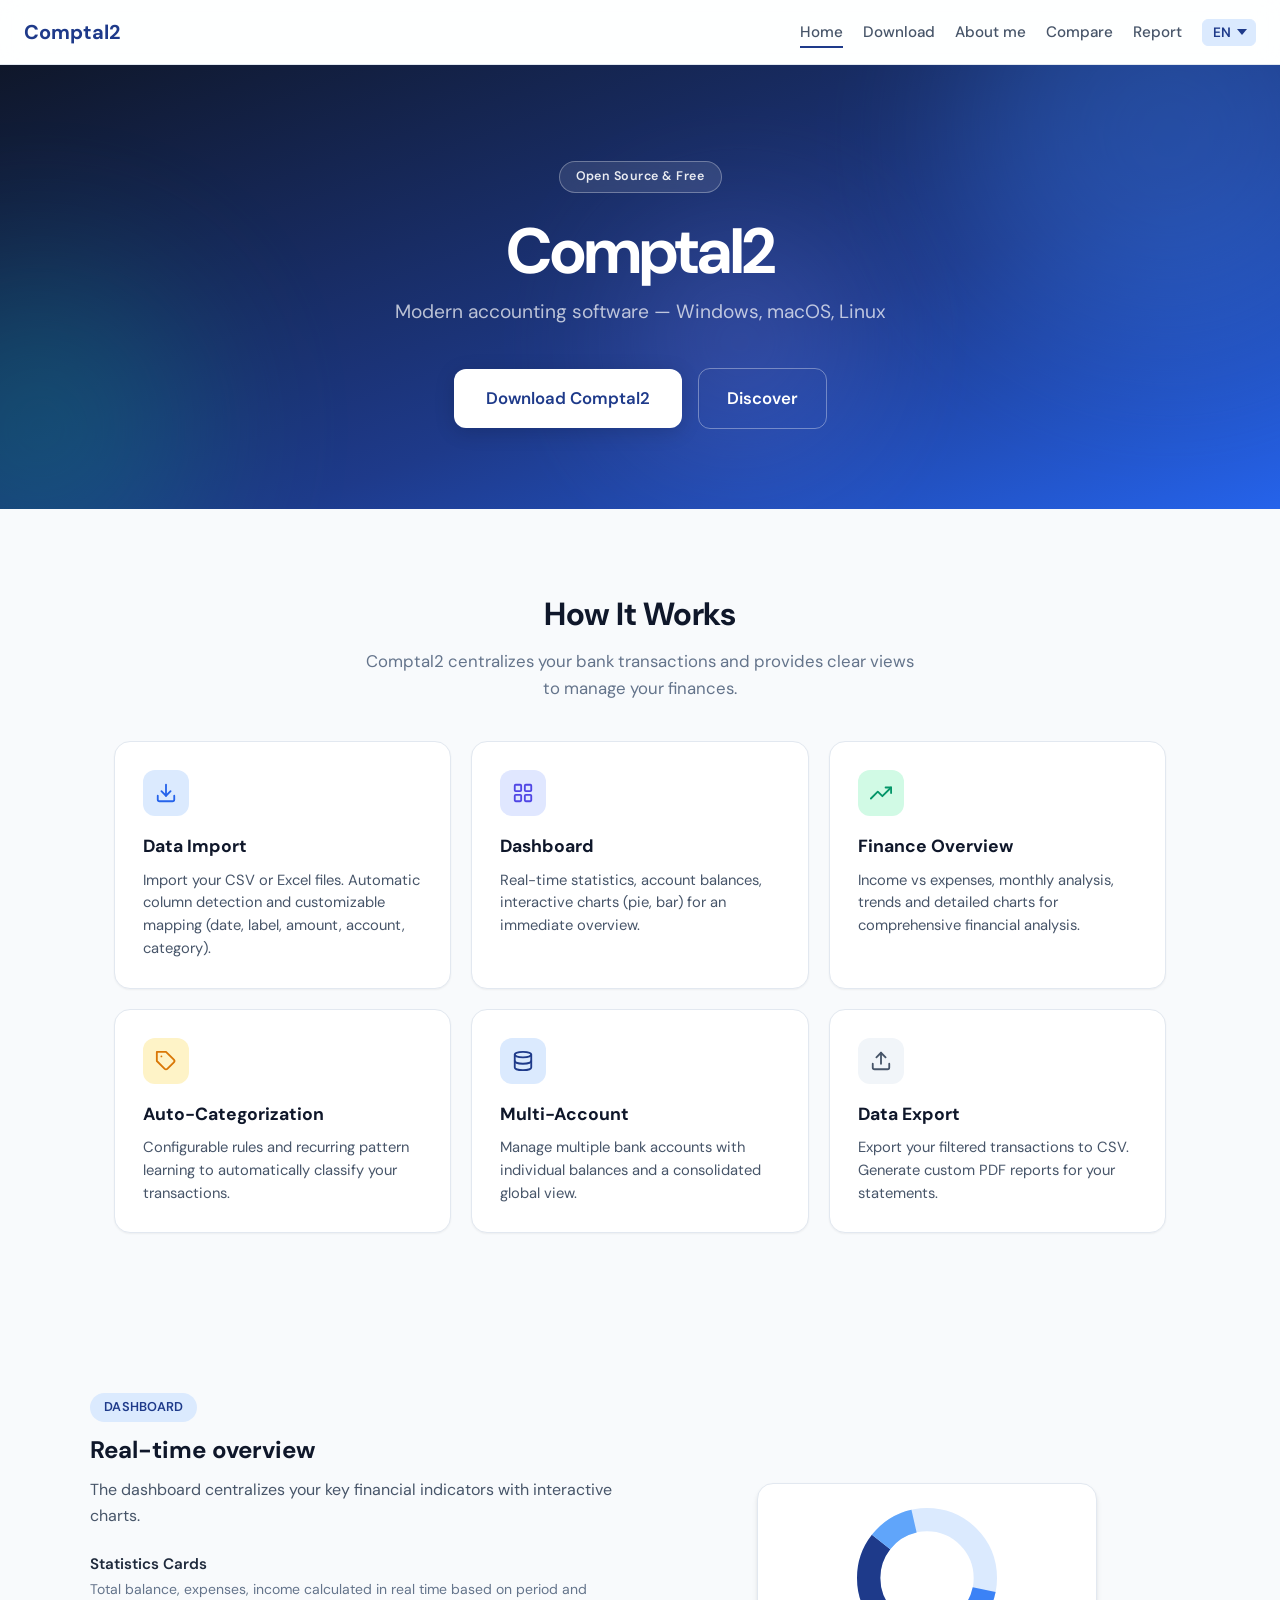
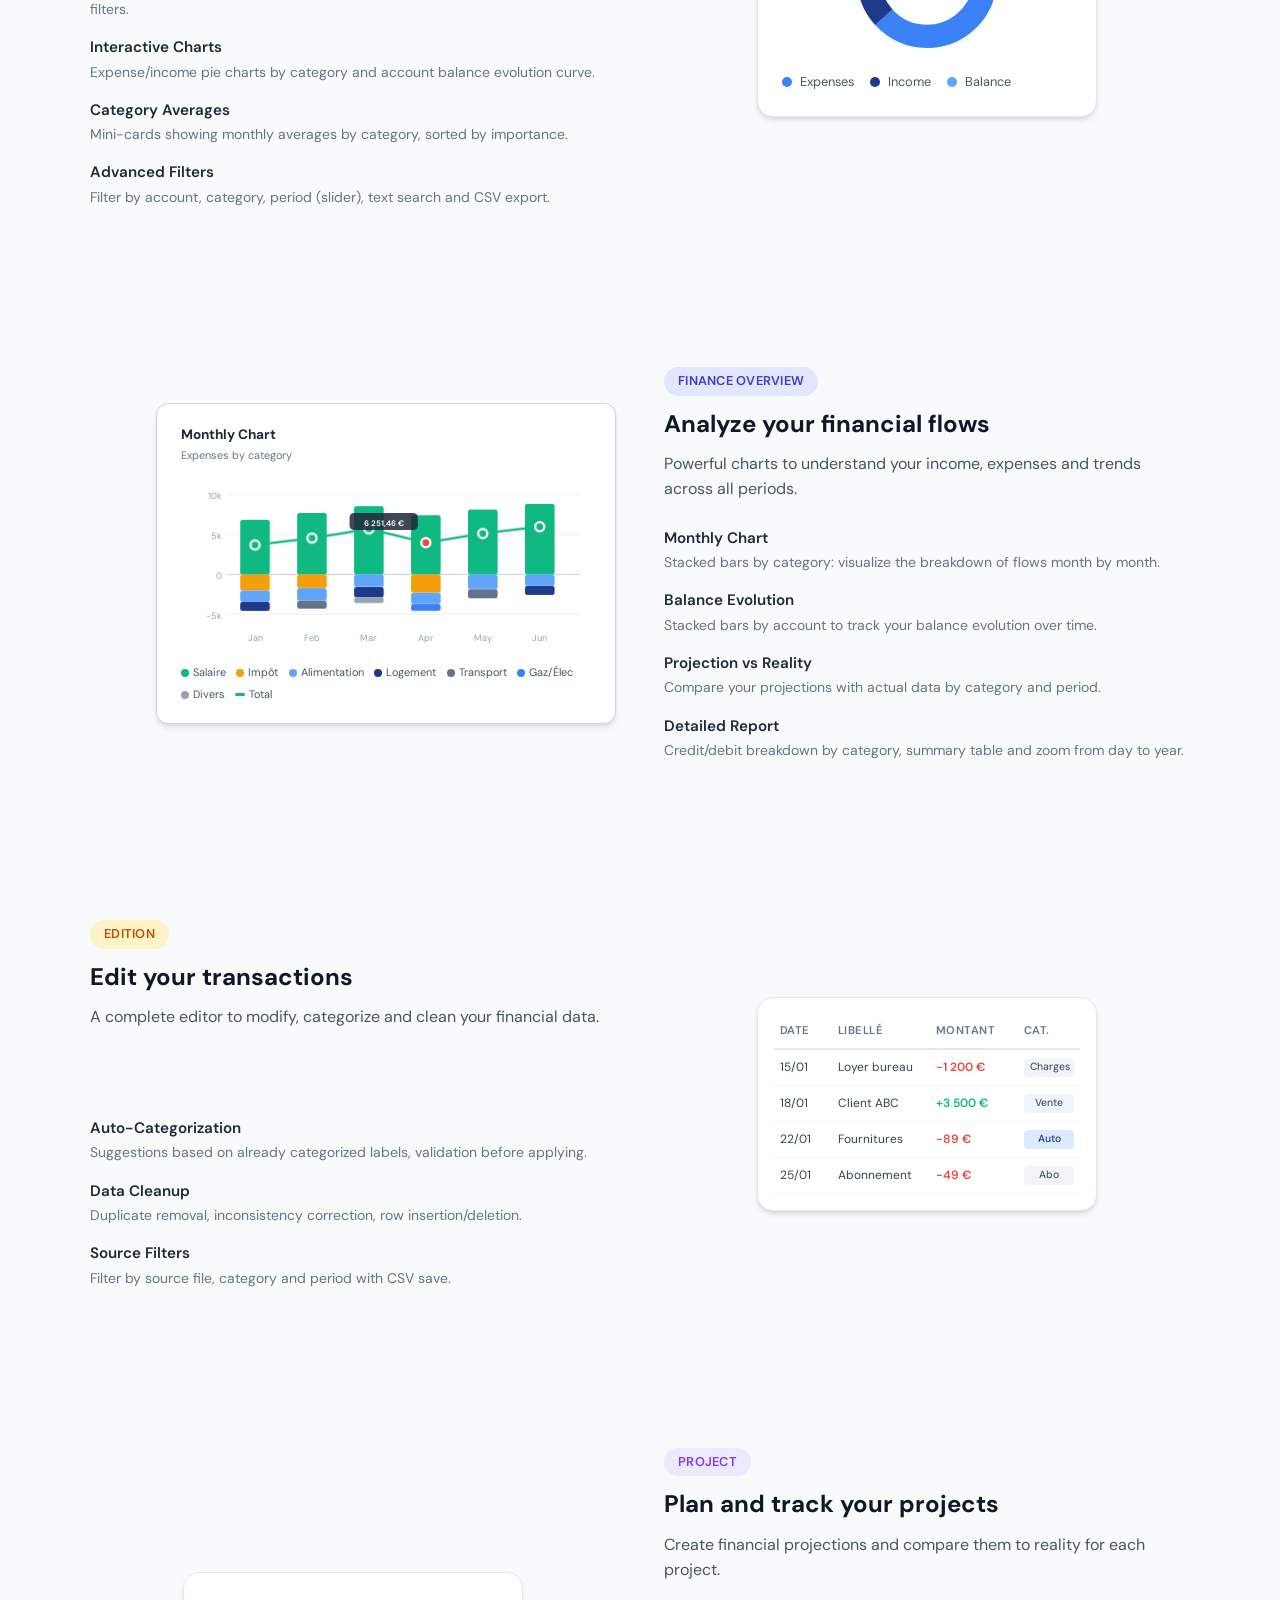
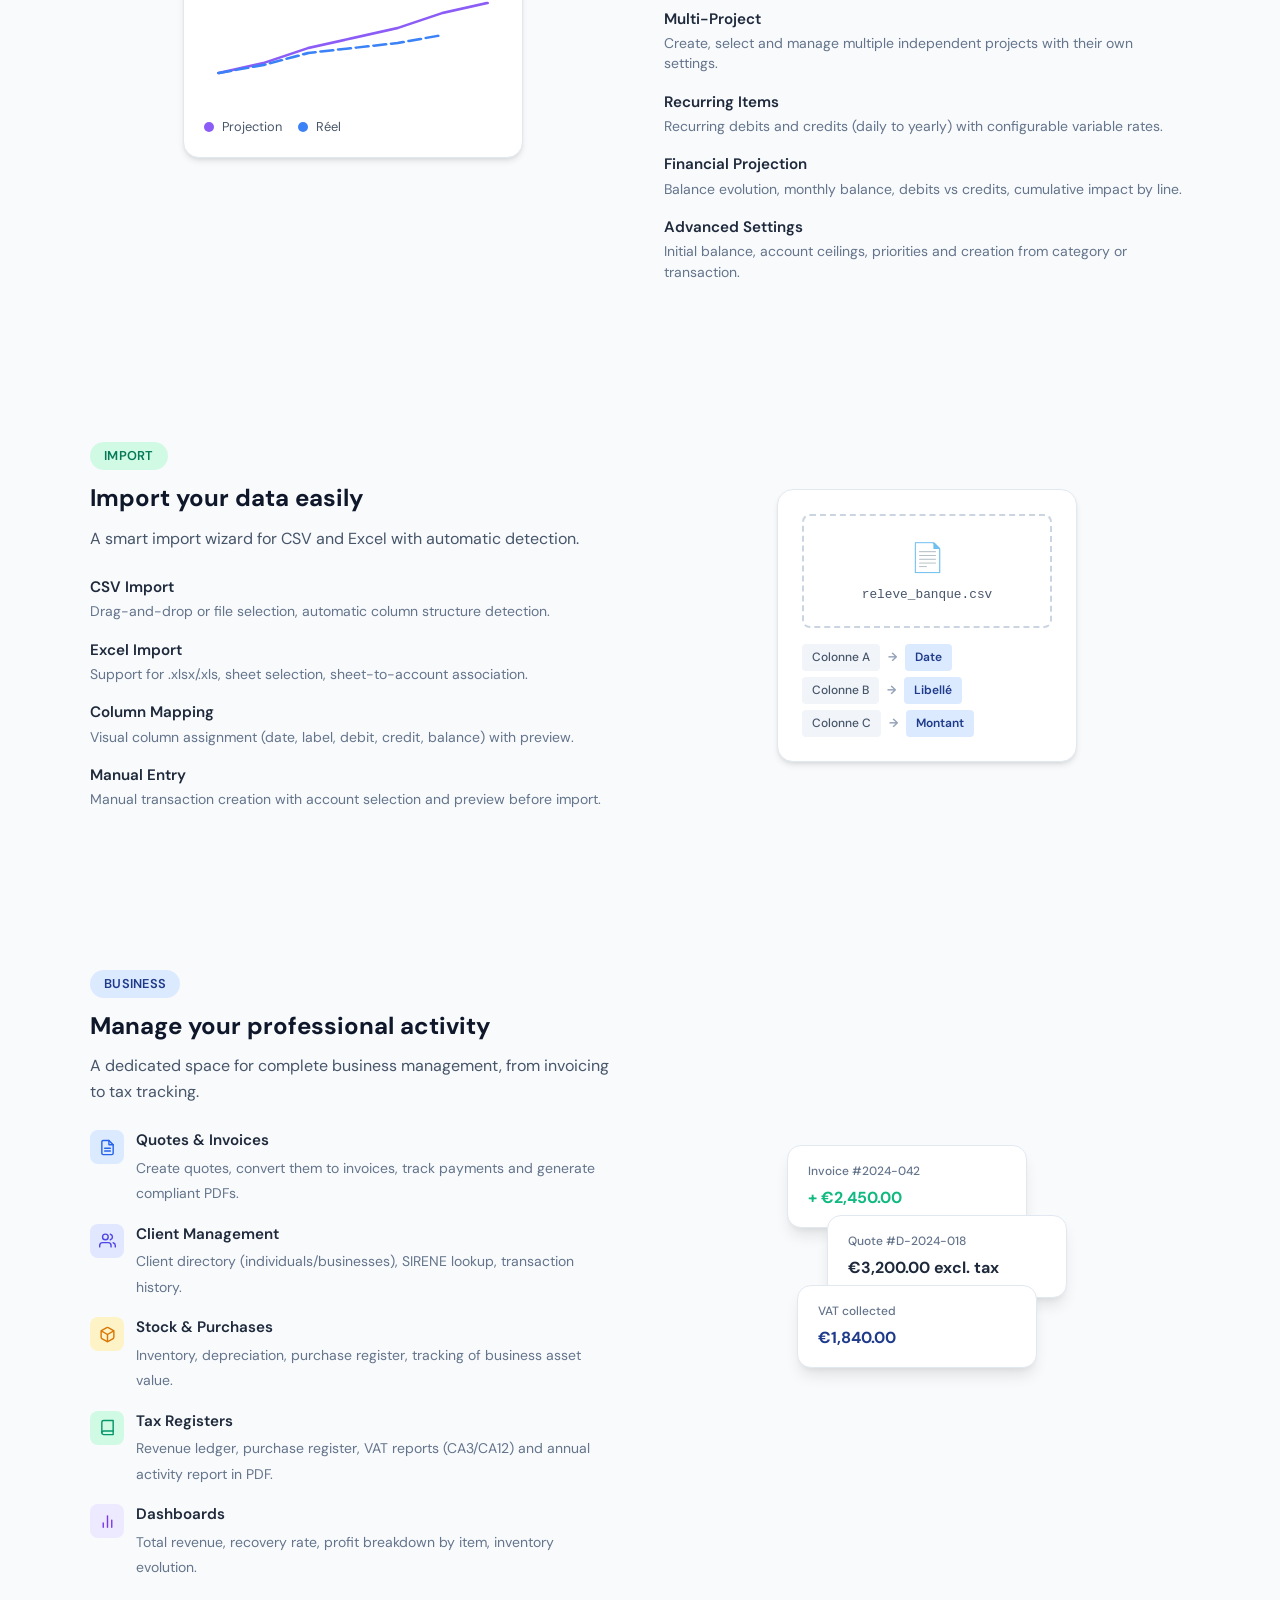
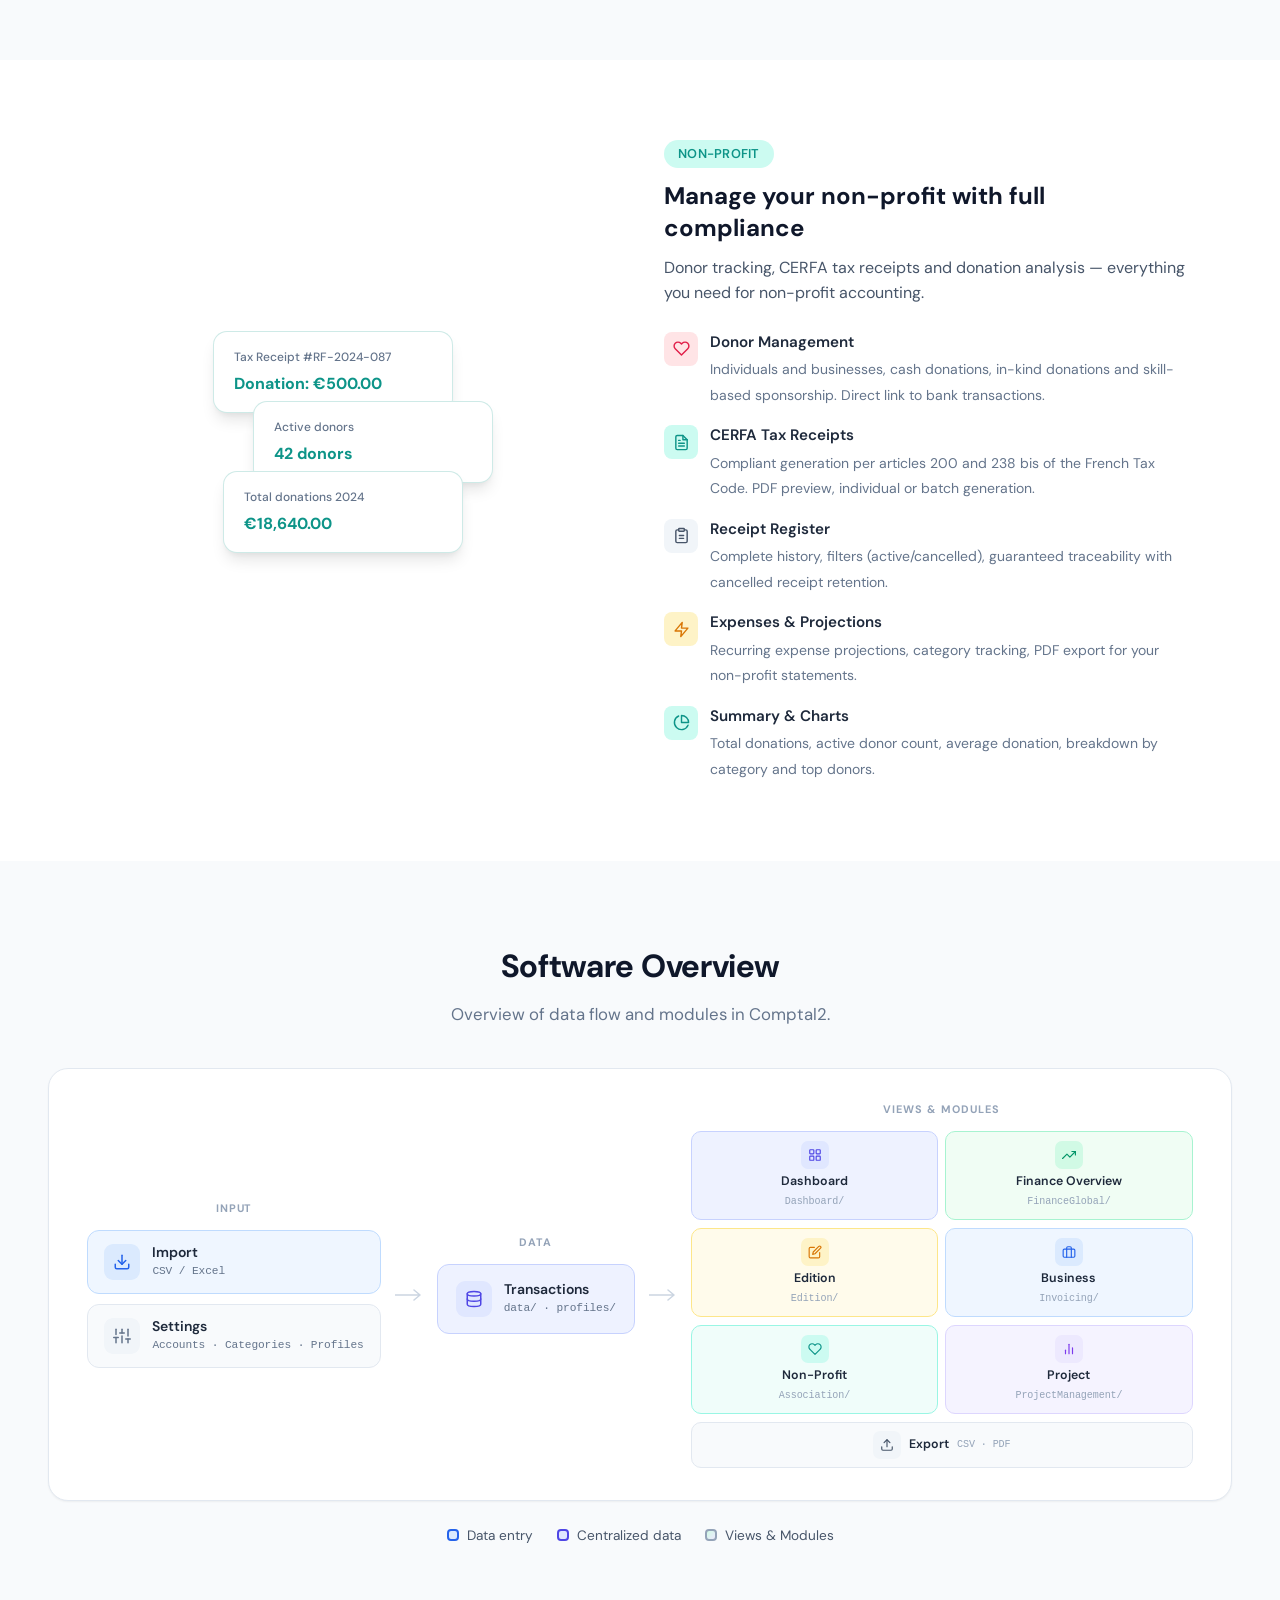
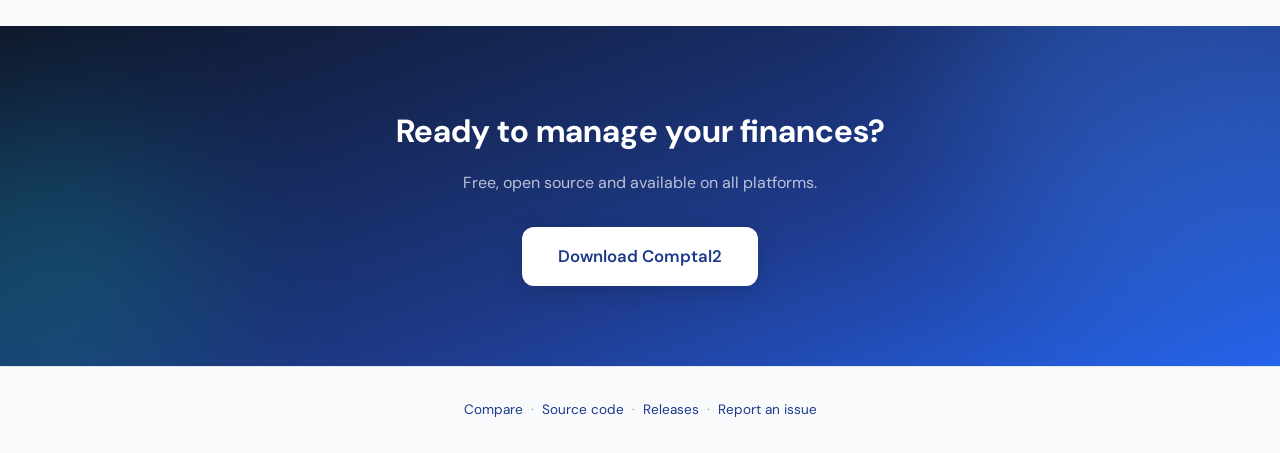
==== commit 9a6a4f17: "Add comparatif page, SEO assets, sitemap & headers Introduce a new comparatif.html and supporting SE" ====
--- a/index.html
+++ b/index.html
@@ -4,6 +4,43 @@
   <meta charset="UTF-8">
   <meta name="viewport" content="width=device-width, initial-scale=1.0">
   <title>Comptal2 — Logiciel de comptabilité moderne</title>
+  <link rel="canonical" href="https://comptal2.org/">
+  <meta property="og:url" content="https://comptal2.org/">
+  <meta property="og:site_name" content="Comptal2">
+  <meta property="og:title" content="Comptal2 — Logiciel de comptabilité moderne">
+  <meta property="og:type" content="website">
+  <meta property="og:locale" content="fr_FR">
+  <meta name="description" content="Comptal2 — logiciel de comptabilité open source et gratuit pour Windows, macOS et Linux. Tableau de bord, import CSV, modules entreprise et associations.">
+  <meta property="og:description" content="Comptal2 — logiciel de comptabilité open source et gratuit pour Windows, macOS et Linux. Tableau de bord, import CSV, entreprise, associations.">
+  <meta name="twitter:card" content="summary">
+  <meta name="twitter:title" content="Comptal2 — Logiciel de comptabilité moderne">
+  <meta name="twitter:description" content="Comptal2 — logiciel de comptabilité open source et gratuit pour Windows, macOS et Linux.">
+  <link rel="alternate" hreflang="fr" href="https://comptal2.org/">
+  <link rel="alternate" hreflang="en" href="https://comptal2.org/">
+  <link rel="alternate" hreflang="de" href="https://comptal2.org/">
+  <link rel="alternate" hreflang="x-default" href="https://comptal2.org/">
+  <link rel="preload" href="styles.css" as="style">
+  <script type="application/ld+json">
+  {
+    "@context": "https://schema.org",
+    "@type": "SoftwareApplication",
+    "name": "Comptal2",
+    "description": "Logiciel de comptabilité moderne pour Windows, macOS et Linux. Open source et gratuit.",
+    "applicationCategory": "BusinessApplication",
+    "operatingSystem": "Windows, macOS, Linux",
+    "softwareVersion": "1.1.0",
+    "url": "https://comptal2.org/",
+    "downloadUrl": "https://comptal2.org/download.html",
+    "license": "https://github.com/LeopaulV/Comptal2/blob/main/LICENSE",
+    "codeRepository": "https://github.com/LeopaulV/Comptal2",
+    "offers": {
+      "@type": "Offer",
+      "price": "0",
+      "priceCurrency": "EUR"
+    }
+  }
+  </script>
+  <script src="site-config.js"></script>
   <link rel="preconnect" href="https://fonts.googleapis.com">
   <link rel="preconnect" href="https://fonts.gstatic.com" crossorigin>
   <link href="https://fonts.googleapis.com/css2?family=DM+Sans:wght@400;500;600;700&display=swap" rel="stylesheet">
@@ -17,6 +54,7 @@
       <a href="index.html" class="nav__link--active" data-i18n="nav.home">Accueil</a>
       <a href="download.html" data-i18n="nav.download">Télécharger</a>
       <a href="qui-je-suis.html" data-i18n="nav.about">Qui je suis</a>
+      <a href="comparatif.html" data-i18n="nav.compare">Comparatif</a>
       <a href="signaler.html" data-i18n="nav.report">Signaler</a>
       <select id="lang-switcher" class="lang-switcher" aria-label="Language">
         <option value="fr">FR</option>
@@ -640,6 +678,8 @@
   </main>
 
   <footer class="footer">
+    <a href="comparatif.html" data-i18n="nav.compare">Comparatif</a>
+    <span class="footer__sep">·</span>
     <a href="https://github.com/LeopaulV/Comptal2" target="_blank" rel="noopener noreferrer" data-i18n="footer.source">Code source</a>
     <span class="footer__sep">·</span>
     <a href="https://github.com/LeopaulV/Comptal2/releases" target="_blank" rel="noopener noreferrer" data-i18n="footer.releases">Releases</a>
@@ -647,7 +687,7 @@
     <a href="https://github.com/LeopaulV/Comptal2/issues" target="_blank" rel="noopener noreferrer" data-i18n="footer.issues">Signaler un problème</a>
   </footer>
 
-  <script src="i18n.js"></script>
-  <script src="script.js"></script>
+  <script src="i18n.js" defer></script>
+  <script src="script.js" defer></script>
 </body>
 </html>
--- a/styles.css
+++ b/styles.css
@@ -144,7 +144,9 @@
 
 .nav__links {
   display: flex;
-  gap: 1.5rem;
+  flex-wrap: wrap;
+  align-items: center;
+  gap: 0.65rem 1.25rem;
 }
 
 .nav__links a {
@@ -1569,6 +1571,11 @@
   color: var(--invoicing-gray-500);
   background: var(--invoicing-gray-50);
   border-top: 1px solid var(--invoicing-gray-200);
+  display: flex;
+  flex-wrap: wrap;
+  justify-content: center;
+  align-items: center;
+  gap: 0.15rem 0;
 }
 
 .footer a {
@@ -2160,3 +2167,75 @@
   color: var(--invoicing-primary);
   font-weight: 600;
 }
+
+/* ========== SEO pages (comparatif) ========== */
+.seo-page {
+  max-width: 900px;
+  margin: 0 auto;
+  padding: 3rem 1.5rem 5rem;
+}
+
+.seo-page__intro {
+  margin: 0 0 2rem;
+  font-size: 1.05rem;
+  color: var(--invoicing-gray-600);
+  line-height: 1.55;
+}
+
+.compare-table-wrap {
+  overflow-x: auto;
+  margin: 2rem 0;
+  border-radius: 12px;
+  border: 1px solid var(--invoicing-gray-200);
+}
+
+.compare-table {
+  width: 100%;
+  min-width: 560px;
+  border-collapse: collapse;
+  font-size: 0.88rem;
+}
+
+.compare-table th,
+.compare-table td {
+  border-bottom: 1px solid var(--invoicing-gray-200);
+  padding: 0.7rem 0.85rem;
+  text-align: left;
+  vertical-align: top;
+}
+
+.compare-table th {
+  background: var(--invoicing-gray-50);
+  font-weight: 600;
+  color: var(--invoicing-gray-800);
+}
+
+.compare-table tr:last-child td {
+  border-bottom: none;
+}
+
+.compare-table tr:nth-child(even) td {
+  background: rgba(30, 58, 138, 0.03);
+}
+
+.compare-table td:first-child {
+  font-weight: 600;
+  color: var(--invoicing-gray-700);
+  white-space: nowrap;
+}
+
+.seo-page__cta {
+  display: inline-block;
+  margin-top: 2rem;
+  padding: 0.75rem 1.5rem;
+  font-weight: 600;
+  color: white;
+  background: var(--invoicing-primary);
+  border-radius: 8px;
+  text-decoration: none;
+  transition: background 0.2s ease;
+}
+
+.seo-page__cta:hover {
+  background: var(--invoicing-primary-light);
+}
--- a/styles.css
+++ b/styles.css
@@ -144,7 +144,9 @@
 
 .nav__links {
   display: flex;
-  gap: 1.5rem;
+  flex-wrap: wrap;
+  align-items: center;
+  gap: 0.65rem 1.25rem;
 }
 
 .nav__links a {
@@ -1569,6 +1571,11 @@
   color: var(--invoicing-gray-500);
   background: var(--invoicing-gray-50);
   border-top: 1px solid var(--invoicing-gray-200);
+  display: flex;
+  flex-wrap: wrap;
+  justify-content: center;
+  align-items: center;
+  gap: 0.15rem 0;
 }
 
 .footer a {
@@ -2160,3 +2167,75 @@
   color: var(--invoicing-primary);
   font-weight: 600;
 }
+
+/* ========== SEO pages (comparatif) ========== */
+.seo-page {
+  max-width: 900px;
+  margin: 0 auto;
+  padding: 3rem 1.5rem 5rem;
+}
+
+.seo-page__intro {
+  margin: 0 0 2rem;
+  font-size: 1.05rem;
+  color: var(--invoicing-gray-600);
+  line-height: 1.55;
+}
+
+.compare-table-wrap {
+  overflow-x: auto;
+  margin: 2rem 0;
+  border-radius: 12px;
+  border: 1px solid var(--invoicing-gray-200);
+}
+
+.compare-table {
+  width: 100%;
+  min-width: 560px;
+  border-collapse: collapse;
+  font-size: 0.88rem;
+}
+
+.compare-table th,
+.compare-table td {
+  border-bottom: 1px solid var(--invoicing-gray-200);
+  padding: 0.7rem 0.85rem;
+  text-align: left;
+  vertical-align: top;
+}
+
+.compare-table th {
+  background: var(--invoicing-gray-50);
+  font-weight: 600;
+  color: var(--invoicing-gray-800);
+}
+
+.compare-table tr:last-child td {
+  border-bottom: none;
+}
+
+.compare-table tr:nth-child(even) td {
+  background: rgba(30, 58, 138, 0.03);
+}
+
+.compare-table td:first-child {
+  font-weight: 600;
+  color: var(--invoicing-gray-700);
+  white-space: nowrap;
+}
+
+.seo-page__cta {
+  display: inline-block;
+  margin-top: 2rem;
+  padding: 0.75rem 1.5rem;
+  font-weight: 600;
+  color: white;
+  background: var(--invoicing-primary);
+  border-radius: 8px;
+  text-decoration: none;
+  transition: background 0.2s ease;
+}
+
+.seo-page__cta:hover {
+  background: var(--invoicing-primary-light);
+}
